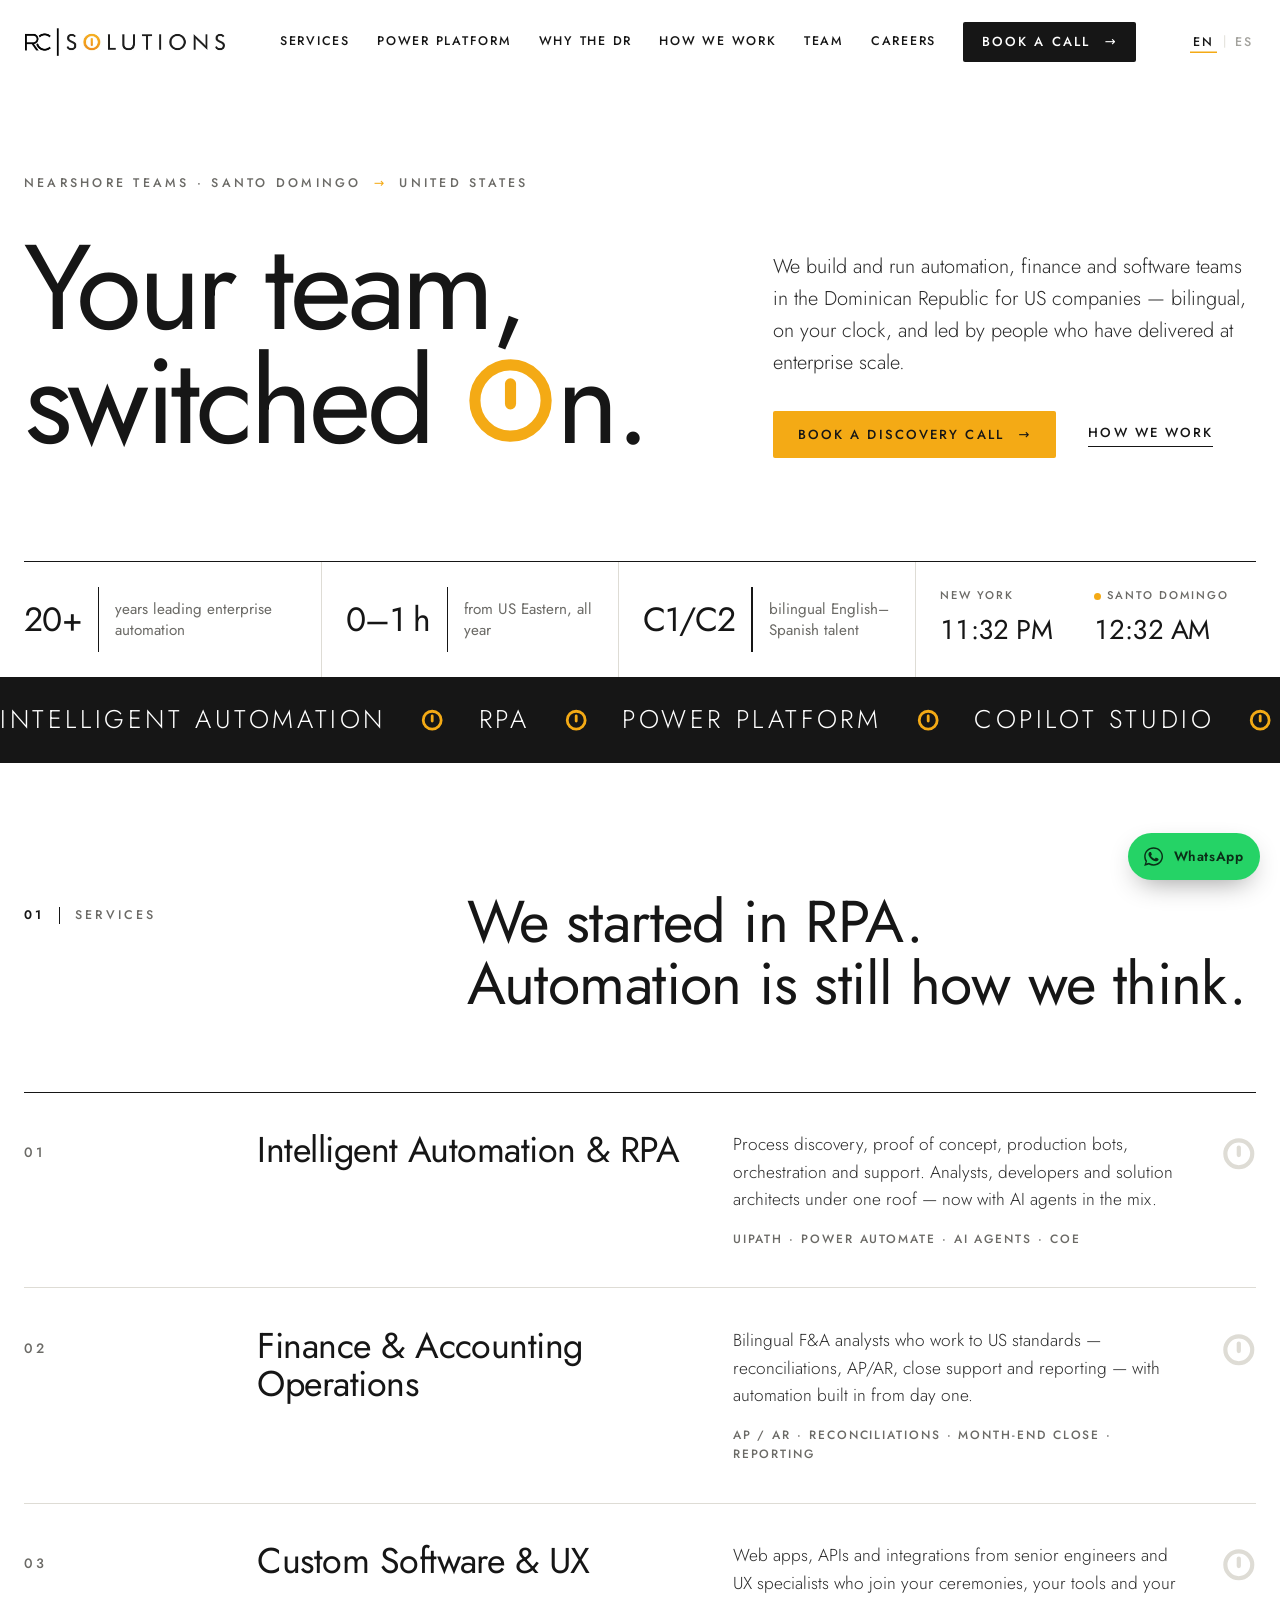
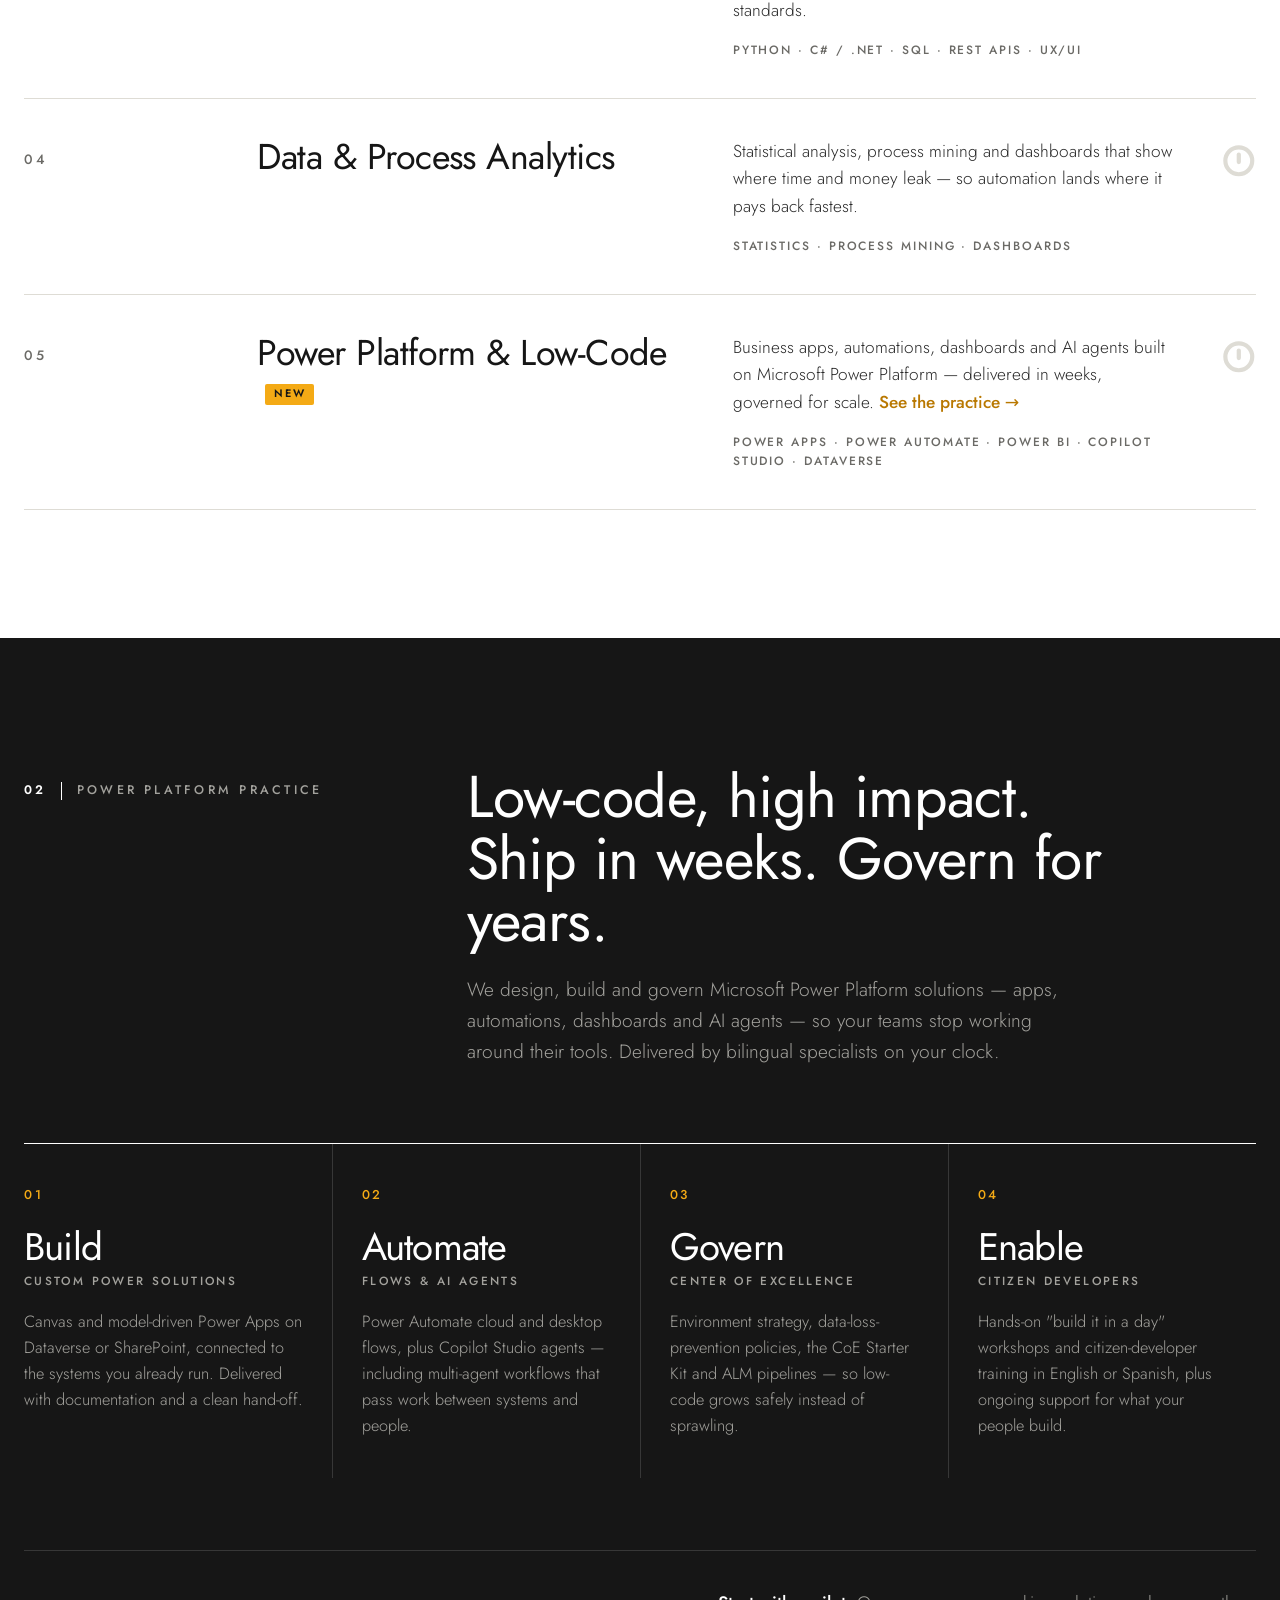
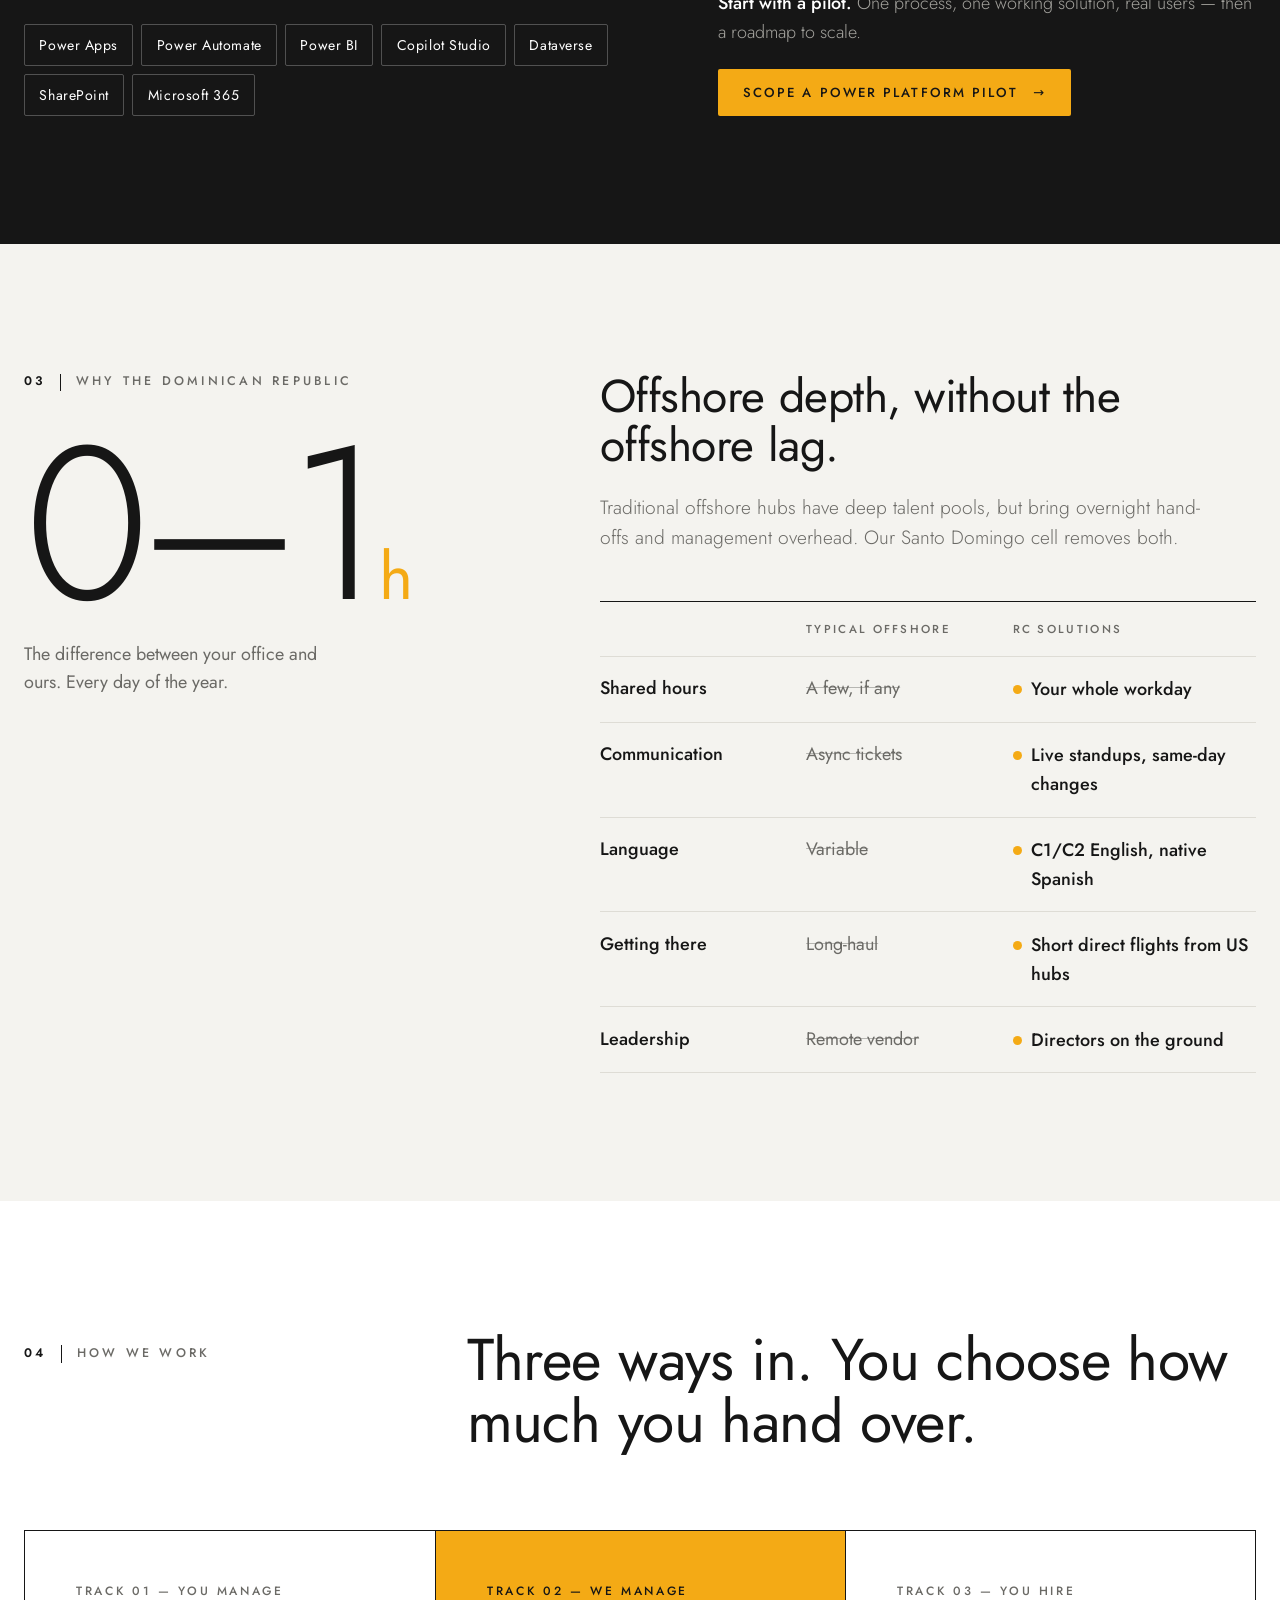
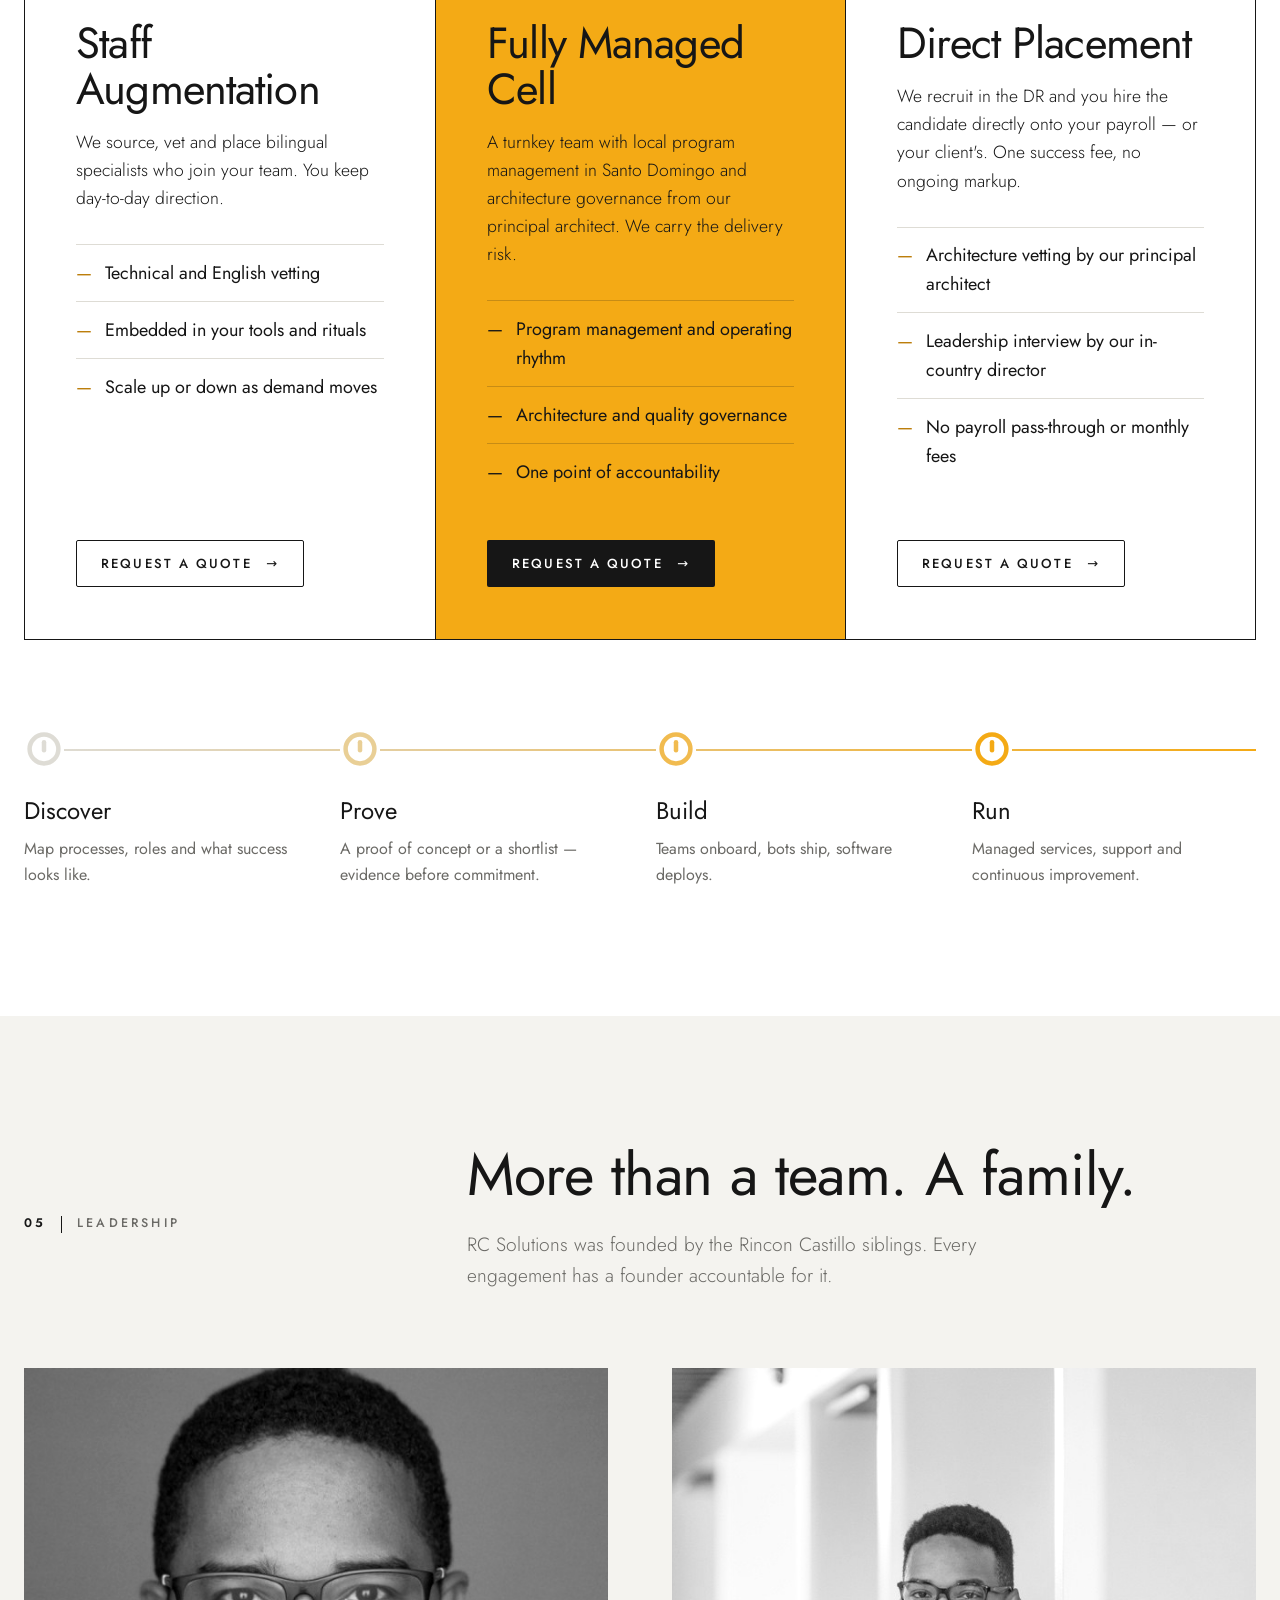
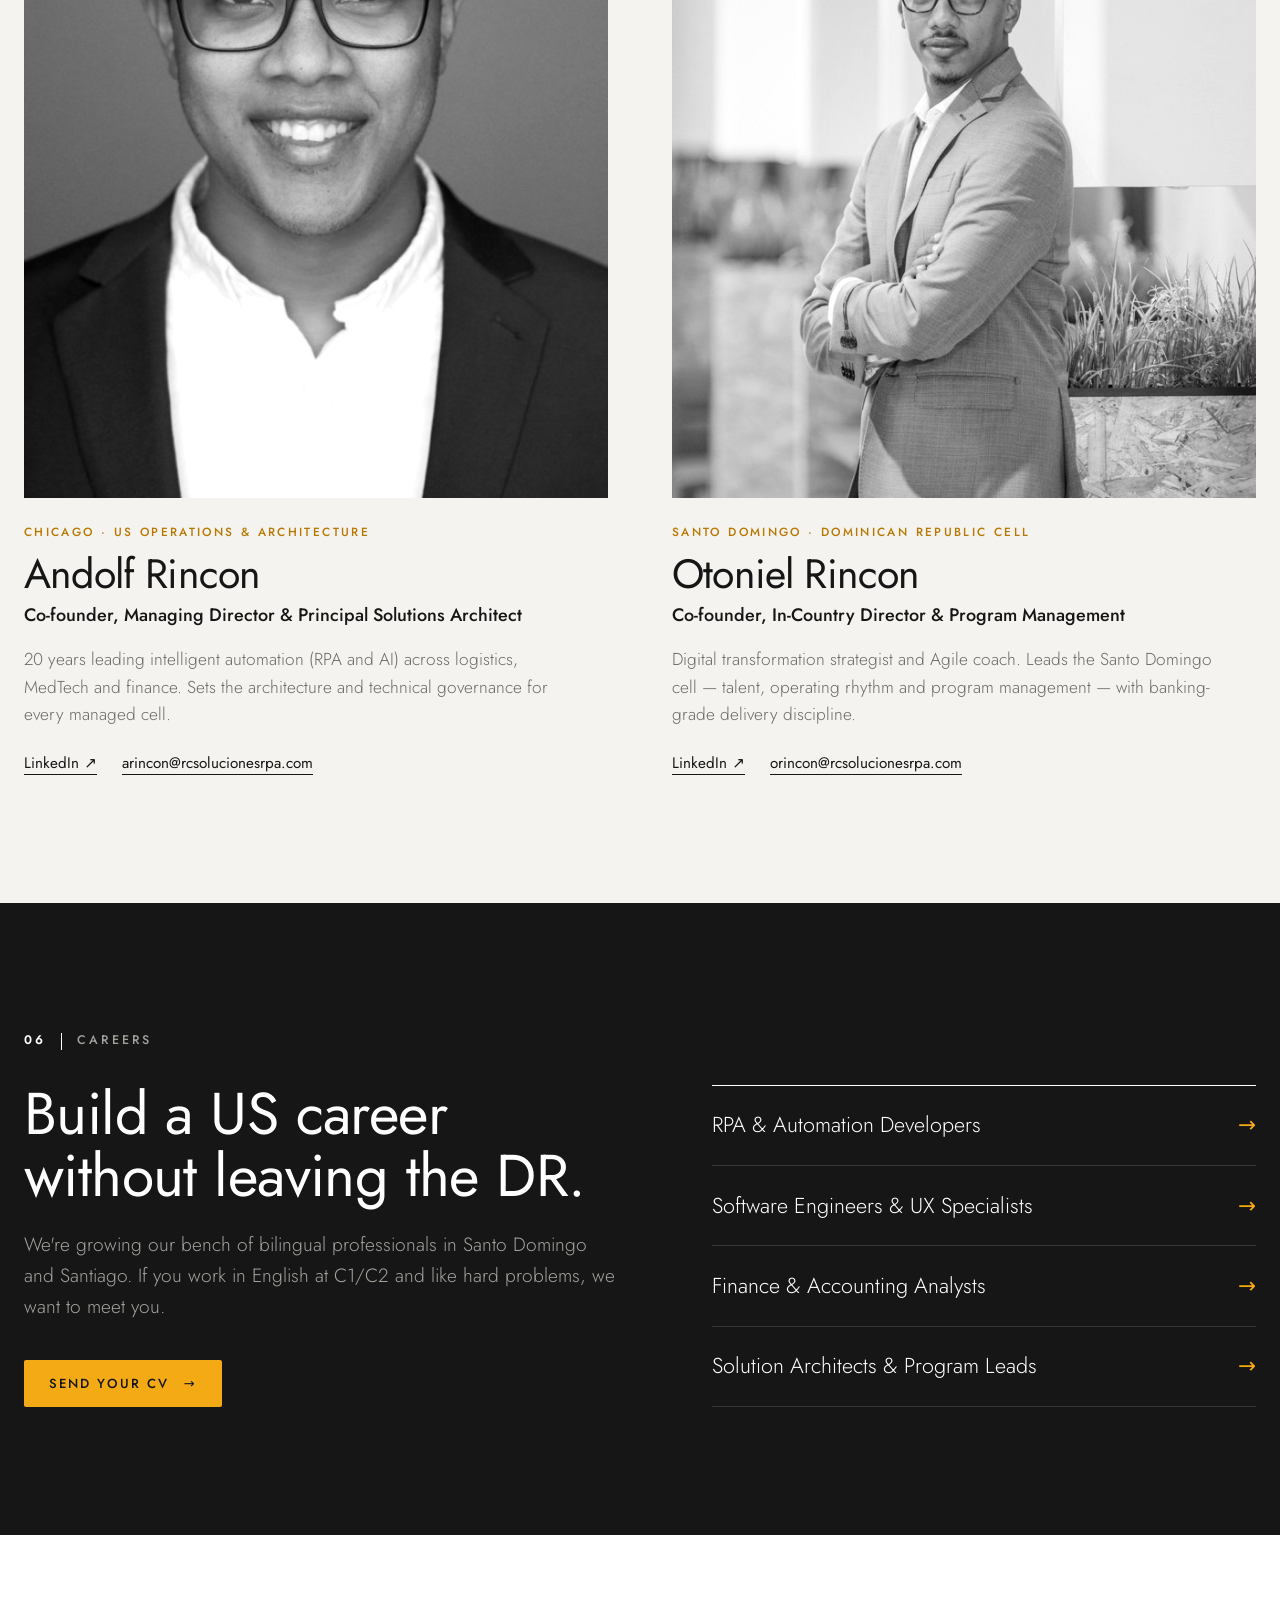
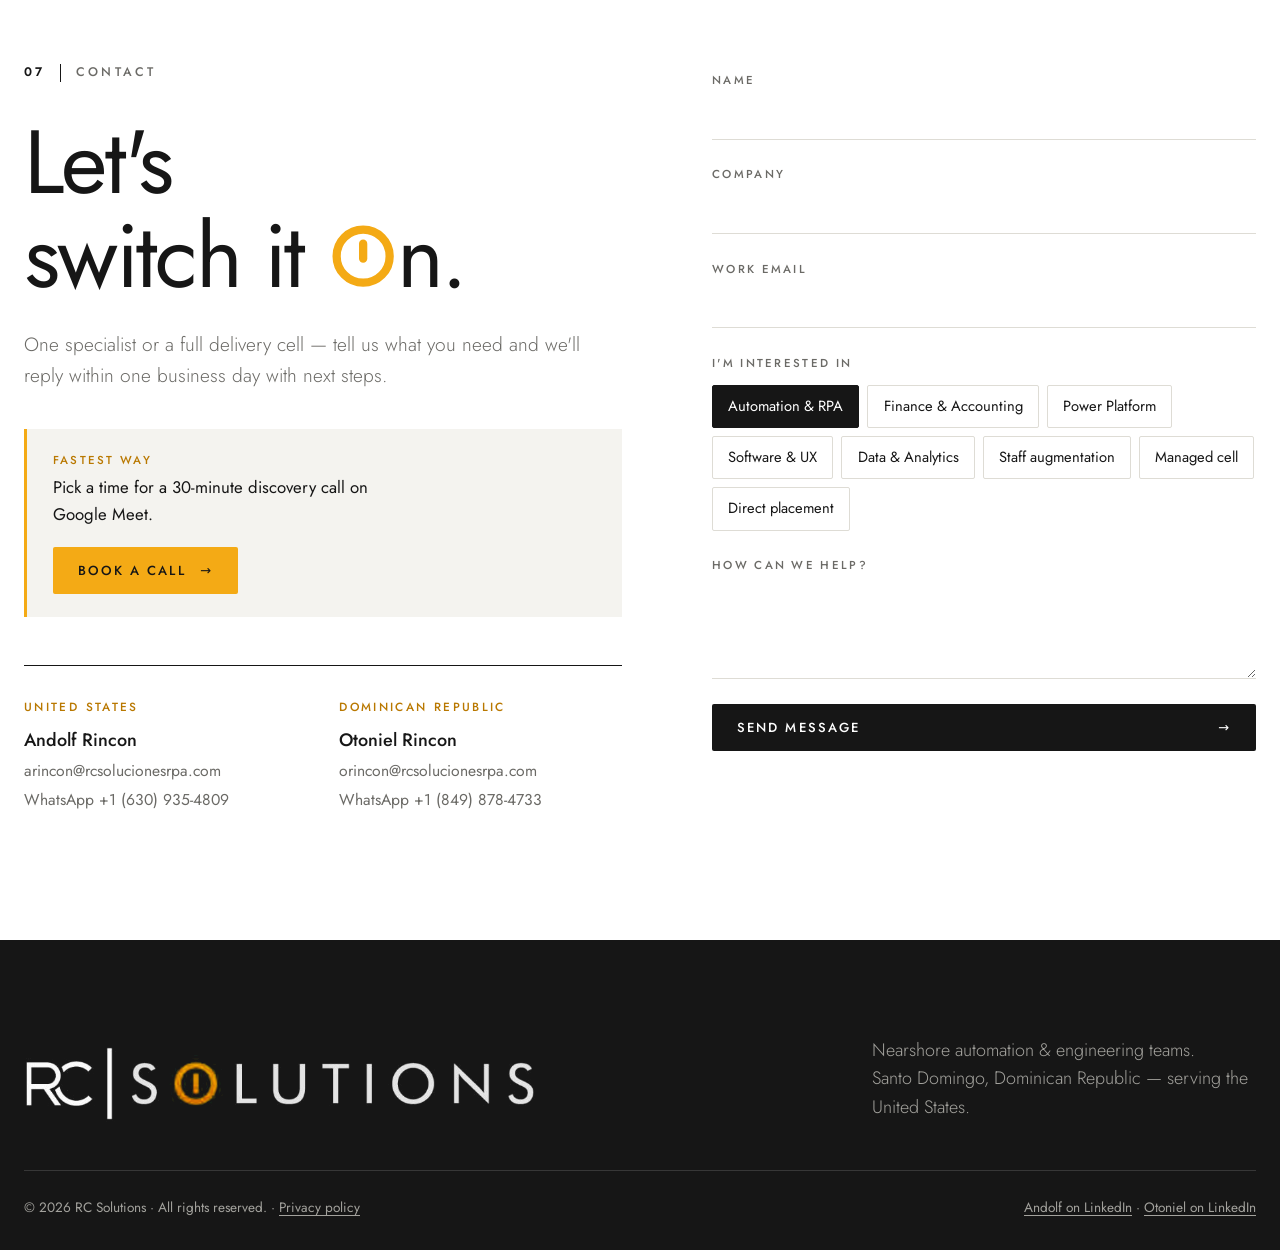
==== index.html @ 9af5242d "Add WhatsApp button, SEO (sitemap, robots, canonical, hreflang, OG image), privacy policy, Vercel We" ====
<!DOCTYPE html>
<html lang="en" class="no-js">
<head>
  <meta charset="utf-8" />
  <meta name="viewport" content="width=device-width, initial-scale=1" />
  <title>RC Solutions — Nearshore automation &amp; engineering teams from the Dominican Republic</title>
  <meta name="description" content="RC Solutions builds nearshore teams in Santo Domingo for US companies: intelligent automation & RPA, Microsoft Power Platform, finance & accounting operations, custom software and data analytics — bilingual and on US Eastern time." />
  <link rel="canonical" href="https://www.rcsolucionesrpa.com/" />
  <link rel="alternate" hreflang="en" href="https://www.rcsolucionesrpa.com/" />
  <link rel="alternate" hreflang="es" href="https://www.rcsolucionesrpa.com/?lang=es" />
  <link rel="alternate" hreflang="x-default" href="https://www.rcsolucionesrpa.com/" />
  <meta property="og:site_name" content="RC Solutions" />
  <meta property="og:title" content="RC Solutions — Your team, switched on." />
  <meta property="og:description" content="Nearshore automation, Power Platform and engineering teams from Santo Domingo, on US Eastern time." />
  <meta property="og:url" content="https://www.rcsolucionesrpa.com/" />
  <meta property="og:image" content="https://www.rcsolucionesrpa.com/assets/og-image.png" />
  <meta property="og:image:width" content="1200" />
  <meta property="og:image:height" content="630" />
  <meta property="og:image:alt" content="RC Solutions — Your team, switched on. Nearshore teams from Santo Domingo." />
  <meta property="og:type" content="website" />
  <meta property="og:locale" content="en_US" />
  <meta property="og:locale:alternate" content="es_DO" />
  <meta name="twitter:card" content="summary_large_image" />
  <meta name="twitter:title" content="RC Solutions — Your team, switched on." />
  <meta name="twitter:description" content="Nearshore automation, Power Platform and engineering teams from Santo Domingo, on US Eastern time." />
  <meta name="twitter:image" content="https://www.rcsolucionesrpa.com/assets/og-image.png" />
  <meta name="theme-color" content="#ffffff" />
  <link rel="icon" href="favicon.svg" type="image/svg+xml" />
  <link rel="preconnect" href="https://fonts.googleapis.com" />
  <link rel="preconnect" href="https://fonts.gstatic.com" crossorigin />
  <link href="https://fonts.googleapis.com/css2?family=Jost:wght@300;400;500;600&display=swap" rel="stylesheet" />
  <link rel="stylesheet" href="styles.css" />
  <script type="application/ld+json">
  {
    "@context": "https://schema.org",
    "@type": "Organization",
    "name": "RC Solutions",
    "alternateName": "RC Soluciones RPA",
    "url": "https://www.rcsolucionesrpa.com/",
    "logo": "https://www.rcsolucionesrpa.com/assets/logo.png",
    "image": "https://www.rcsolucionesrpa.com/assets/og-image.png",
    "description": "Nearshore automation, Power Platform and engineering teams from Santo Domingo, Dominican Republic, serving US companies.",
    "areaServed": ["US", "DO"],
    "address": { "@type": "PostalAddress", "addressLocality": "Santo Domingo", "addressCountry": "DO" },
    "contactPoint": [
      { "@type": "ContactPoint", "contactType": "sales", "email": "arincon@rcsolucionesrpa.com", "telephone": "+1-630-935-4809", "areaServed": "US", "availableLanguage": ["English", "Spanish"] },
      { "@type": "ContactPoint", "contactType": "sales", "email": "orincon@rcsolucionesrpa.com", "telephone": "+1-849-878-4733", "areaServed": "DO", "availableLanguage": ["Spanish", "English"] }
    ],
    "founder": [
      { "@type": "Person", "name": "Andolf Rincon", "sameAs": "https://www.linkedin.com/in/rinconcastilloa/" },
      { "@type": "Person", "name": "Otoniel Rincon", "sameAs": "https://www.linkedin.com/in/otonielrincon/" }
    ]
  }
  </script>
</head>
<body>
  <!-- Power-button "O" from the RC Solutions logo, reused as the site's signature mark -->
  <svg width="0" height="0" style="position:absolute" aria-hidden="true">
    <symbol id="pwr" viewBox="0 0 40 40"><circle cx="20" cy="20" r="16" fill="none" stroke="currentColor" stroke-width="5"/><rect x="17.5" y="10" width="5" height="14" rx="2.5" fill="currentColor"/></symbol>
  </svg>

  <a class="skip" href="#main" data-i18n="skip">Skip to content</a>

  <header class="header" id="top">
    <div class="wrap header__in">
      <a href="#top" class="brand" aria-label="RC Solutions — home">
        <img src="assets/logo.png" alt="RC Solutions" width="771" height="116" />
      </a>
      <nav class="nav" id="nav" aria-label="Main">
        <a href="#services" data-i18n="nav.services">Services</a>
        <a href="#power" data-i18n="nav.power">Power Platform</a>
        <a href="#why" data-i18n="nav.why">Why the DR</a>
        <a href="#models" data-i18n="nav.models">How we work</a>
        <a href="#team" data-i18n="nav.team">Team</a>
        <a href="#careers" data-i18n="nav.careers">Careers</a>
        <a href="https://calendar.app.google/i1mKWbGwJPzinr4w7" target="_blank" rel="noopener" class="btn btn--ink nav__cta" data-book><span data-i18n="nav.cta">Book a call</span> <i aria-hidden="true">→</i></a>
      </nav>
      <div class="tools">
        <div class="lang" role="group" aria-label="Language">
          <button type="button" data-lang="en" aria-pressed="true">EN</button><span aria-hidden="true">|</span><button type="button" data-lang="es" aria-pressed="false">ES</button>
        </div>
        <button class="burger" aria-expanded="false" aria-controls="nav" aria-label="Menu"><span></span><span></span></button>
      </div>
    </div>
  </header>

  <main id="main">
    <!-- HERO -->
    <section class="hero">
      <div class="wrap">
        <p class="kicker rv" data-i18n="hero.kicker">Nearshore teams · Santo Domingo <b>→</b> United States</p>
        <div class="hero__grid">
          <h1 class="hero__title rv" data-i18n="hero.title">Your team,<br /><span class="nw">switched <span class="o"><svg><use href="#pwr"/></svg></span>n.</span></h1>
          <div class="hero__side rv">
            <p class="hero__lead" data-i18n="hero.lead">We build and run automation, finance and software teams in the Dominican Republic for US companies — bilingual, on your clock, and led by people who have delivered at enterprise scale.</p>
            <div class="hero__ctas">
              <a href="https://calendar.app.google/i1mKWbGwJPzinr4w7" target="_blank" rel="noopener" class="btn btn--orange" data-book><span data-i18n="hero.cta1">Book a discovery call</span> <i aria-hidden="true">→</i></a>
              <a href="#models" class="link" data-i18n="hero.cta2">How we work</a>
            </div>
          </div>
        </div>

        <div class="facts rv">
          <div class="fact"><b>20+</b><span class="bar" aria-hidden="true"></span><span data-i18n="fact.1">years leading enterprise automation</span></div>
          <div class="fact"><b>0–1 h</b><span class="bar" aria-hidden="true"></span><span data-i18n="fact.2">from US Eastern, all year</span></div>
          <div class="fact"><b>C1/C2</b><span class="bar" aria-hidden="true"></span><span data-i18n="fact.3">bilingual English–Spanish talent</span></div>
          <div class="fact fact--clock">
            <div><small data-i18n="clock.ny">New York</small><b data-tz="America/New_York">--:--</b></div>
            <div><small data-i18n="clock.sd">Santo Domingo</small><b data-tz="America/Santo_Domingo">--:--</b></div>
          </div>
        </div>
      </div>
    </section>

    <!-- MARQUEE -->
    <div class="marquee" aria-hidden="true">
      <div class="marquee__track">
        <span>Intelligent Automation</span><svg><use href="#pwr"/></svg><span>RPA</span><svg><use href="#pwr"/></svg><span>Power Platform</span><svg><use href="#pwr"/></svg><span>Copilot Studio</span><svg><use href="#pwr"/></svg><span>AI Agents</span><svg><use href="#pwr"/></svg><span>Finance &amp; Accounting</span><svg><use href="#pwr"/></svg><span>Custom Software</span><svg><use href="#pwr"/></svg><span>Data Analytics</span><svg><use href="#pwr"/></svg>
        <span>Intelligent Automation</span><svg><use href="#pwr"/></svg><span>RPA</span><svg><use href="#pwr"/></svg><span>Power Platform</span><svg><use href="#pwr"/></svg><span>Copilot Studio</span><svg><use href="#pwr"/></svg><span>AI Agents</span><svg><use href="#pwr"/></svg><span>Finance &amp; Accounting</span><svg><use href="#pwr"/></svg><span>Custom Software</span><svg><use href="#pwr"/></svg><span>Data Analytics</span><svg><use href="#pwr"/></svg>
      </div>
    </div>

    <!-- SERVICES -->
    <section class="sec" id="services">
      <div class="wrap">
        <div class="sec__head rv">
          <p class="label"><span>01</span><i></i><span data-i18n="svc.label">Services</span></p>
          <h2 data-i18n="svc.title">We started in RPA.<br />Automation is still how we think.</h2>
        </div>

        <ol class="svc">
          <li class="svc__row rv">
            <span class="svc__n">01</span>
            <h3 data-i18n="svc.1t">Intelligent Automation &amp; RPA</h3>
            <div class="svc__body">
              <p data-i18n="svc.1d">Process discovery, proof of concept, production bots, orchestration and support. Analysts, developers and solution architects under one roof — now with AI agents in the mix.</p>
              <p class="svc__tags">UiPath · Power Automate · AI agents · CoE</p>
            </div>
            <svg class="svc__pwr" aria-hidden="true"><use href="#pwr"/></svg>
          </li>
          <li class="svc__row rv">
            <span class="svc__n">02</span>
            <h3 data-i18n="svc.2t">Finance &amp; Accounting Operations</h3>
            <div class="svc__body">
              <p data-i18n="svc.2d">Bilingual F&amp;A analysts who work to US standards — reconciliations, AP/AR, close support and reporting — with automation built in from day one.</p>
              <p class="svc__tags" data-i18n="svc.2g">AP / AR · Reconciliations · Month-end close · Reporting</p>
            </div>
            <svg class="svc__pwr" aria-hidden="true"><use href="#pwr"/></svg>
          </li>
          <li class="svc__row rv">
            <span class="svc__n">03</span>
            <h3 data-i18n="svc.3t">Custom Software &amp; UX</h3>
            <div class="svc__body">
              <p data-i18n="svc.3d">Web apps, APIs and integrations from senior engineers and UX specialists who join your ceremonies, your tools and your standards.</p>
              <p class="svc__tags">Python · C# / .NET · SQL · REST APIs · UX/UI</p>
            </div>
            <svg class="svc__pwr" aria-hidden="true"><use href="#pwr"/></svg>
          </li>
          <li class="svc__row rv">
            <span class="svc__n">04</span>
            <h3 data-i18n="svc.4t">Data &amp; Process Analytics</h3>
            <div class="svc__body">
              <p data-i18n="svc.4d">Statistical analysis, process mining and dashboards that show where time and money leak — so automation lands where it pays back fastest.</p>
              <p class="svc__tags" data-i18n="svc.4g">Statistics · Process mining · Dashboards</p>
            </div>
            <svg class="svc__pwr" aria-hidden="true"><use href="#pwr"/></svg>
          </li>
          <li class="svc__row svc__row--new rv">
            <span class="svc__n">05</span>
            <h3><span data-i18n="svc.5t">Power Platform &amp; Low-Code</span> <small class="tag-new" data-i18n="svc.new">New</small></h3>
            <div class="svc__body">
              <p data-i18n="svc.5d">Business apps, automations, dashboards and AI agents built on Microsoft Power Platform — delivered in weeks, governed for scale. <a href="#power" class="inline-link">See the practice →</a></p>
              <p class="svc__tags">Power Apps · Power Automate · Power BI · Copilot Studio · Dataverse</p>
            </div>
            <svg class="svc__pwr" aria-hidden="true"><use href="#pwr"/></svg>
          </li>
        </ol>
      </div>
    </section>

    <!-- POWER PLATFORM -->
    <section class="sec sec--ink power" id="power">
      <div class="wrap">
        <div class="sec__head rv">
          <p class="label label--light"><span>02</span><i></i><span data-i18n="pp.label">Power Platform practice</span></p>
          <div>
            <h2 data-i18n="pp.title">Low-code, high impact.<br />Ship in weeks. Govern for years.</h2>
            <p class="lead power__lead" data-i18n="pp.lead">We design, build and govern Microsoft Power Platform solutions — apps, automations, dashboards and AI agents — so your teams stop working around their tools. Delivered by bilingual specialists on your clock.</p>
          </div>
        </div>

        <ol class="pillars">
          <li class="pillar rv">
            <span class="pillar__n">01</span>
            <h3 data-i18n="pp.1t">Build</h3>
            <p class="pillar__sub" data-i18n="pp.1s">Custom Power solutions</p>
            <p data-i18n="pp.1d">Canvas and model-driven Power Apps on Dataverse or SharePoint, connected to the systems you already run. Delivered with documentation and a clean hand-off.</p>
          </li>
          <li class="pillar rv">
            <span class="pillar__n">02</span>
            <h3 data-i18n="pp.2t">Automate</h3>
            <p class="pillar__sub" data-i18n="pp.2s">Flows &amp; AI agents</p>
            <p data-i18n="pp.2d">Power Automate cloud and desktop flows, plus Copilot Studio agents — including multi-agent workflows that pass work between systems and people.</p>
          </li>
          <li class="pillar rv">
            <span class="pillar__n">03</span>
            <h3 data-i18n="pp.3t">Govern</h3>
            <p class="pillar__sub" data-i18n="pp.3s">Center of Excellence</p>
            <p data-i18n="pp.3d">Environment strategy, data-loss-prevention policies, the CoE Starter Kit and ALM pipelines — so low-code grows safely instead of sprawling.</p>
          </li>
          <li class="pillar rv">
            <span class="pillar__n">04</span>
            <h3 data-i18n="pp.4t">Enable</h3>
            <p class="pillar__sub" data-i18n="pp.4s">Citizen developers</p>
            <p data-i18n="pp.4d">Hands-on "build it in a day" workshops and citizen-developer training in English or Spanish, plus ongoing support for what your people build.</p>
          </li>
        </ol>

        <div class="power__foot rv">
          <ul class="stack" aria-label="Technologies">
            <li>Power Apps</li><li>Power Automate</li><li>Power BI</li><li>Copilot Studio</li><li>Dataverse</li><li>SharePoint</li><li>Microsoft 365</li>
          </ul>
          <div class="power__cta">
            <p data-i18n="pp.pilot"><b>Start with a pilot.</b> One process, one working solution, real users — then a roadmap to scale.</p>
            <a href="#contact" class="btn btn--orange" data-pp-cta><span data-i18n="pp.cta">Scope a Power Platform pilot</span> <i aria-hidden="true">→</i></a>
          </div>
        </div>
      </div>
    </section>

    <!-- WHY DR -->
    <section class="sec sec--stone" id="why">
      <div class="wrap why">
        <div class="why__left rv">
          <p class="label"><span>03</span><i></i><span data-i18n="why.label">Why the Dominican Republic</span></p>
          <p class="why__big">0–1<small>h</small></p>
          <p class="why__cap" data-i18n="why.cap">The difference between your office and ours. Every day of the year.</p>
        </div>
        <div class="why__right rv">
          <h2 data-i18n="why.title">Offshore depth, without the offshore lag.</h2>
          <p class="lead" data-i18n="why.lead">Traditional offshore hubs have deep talent pools, but bring overnight hand-offs and management overhead. Our Santo Domingo cell removes both.</p>
          <dl class="vs">
            <div class="vs__row vs__head"><dt></dt><dd data-i18n="why.colA">Typical offshore</dd><dd data-i18n="why.colB">RC Solutions</dd></div>
            <div class="vs__row"><dt data-i18n="why.r1">Shared hours</dt><dd data-i18n="why.r1a">A few, if any</dd><dd data-i18n="why.r1b">Your whole workday</dd></div>
            <div class="vs__row"><dt data-i18n="why.r2">Communication</dt><dd data-i18n="why.r2a">Async tickets</dd><dd data-i18n="why.r2b">Live standups, same-day changes</dd></div>
            <div class="vs__row"><dt data-i18n="why.r3">Language</dt><dd data-i18n="why.r3a">Variable</dd><dd data-i18n="why.r3b">C1/C2 English, native Spanish</dd></div>
            <div class="vs__row"><dt data-i18n="why.r4">Getting there</dt><dd data-i18n="why.r4a">Long-haul</dd><dd data-i18n="why.r4b">Short direct flights from US hubs</dd></div>
            <div class="vs__row"><dt data-i18n="why.r5">Leadership</dt><dd data-i18n="why.r5a">Remote vendor</dd><dd data-i18n="why.r5b">Directors on the ground</dd></div>
          </dl>
        </div>
      </div>
    </section>

    <!-- MODELS + PROCESS -->
    <section class="sec" id="models">
      <div class="wrap">
        <div class="sec__head rv">
          <p class="label"><span>04</span><i></i><span data-i18n="mod.label">How we work</span></p>
          <h2 data-i18n="mod.title">Three ways in. You choose how much you hand over.</h2>
        </div>

        <div class="models">
          <article class="model rv">
            <p class="model__k" data-i18n="mod.1k">Track 01 — You manage</p>
            <h3 data-i18n="mod.1t">Staff Augmentation</h3>
            <p data-i18n="mod.1d">We source, vet and place bilingual specialists who join your team. You keep day-to-day direction.</p>
            <ul>
              <li data-i18n="mod.1b1">Technical and English vetting</li>
              <li data-i18n="mod.1b2">Embedded in your tools and rituals</li>
              <li data-i18n="mod.1b3">Scale up or down as demand moves</li>
            </ul>
            <a href="#contact" class="btn btn--line"><span data-i18n="mod.cta">Request a quote</span> <i aria-hidden="true">→</i></a>
          </article>
          <article class="model model--on rv">
            <p class="model__k" data-i18n="mod.2k">Track 02 — We manage</p>
            <h3 data-i18n="mod.2t">Fully Managed Cell</h3>
            <p data-i18n="mod.2d">A turnkey team with local program management in Santo Domingo and architecture governance from our principal architect. We carry the delivery risk.</p>
            <ul>
              <li data-i18n="mod.2b1">Program management and operating rhythm</li>
              <li data-i18n="mod.2b2">Architecture and quality governance</li>
              <li data-i18n="mod.2b3">One point of accountability</li>
            </ul>
            <a href="#contact" class="btn btn--ink"><span data-i18n="mod.cta">Request a quote</span> <i aria-hidden="true">→</i></a>
          </article>
          <article class="model rv">
            <p class="model__k" data-i18n="mod.3k">Track 03 — You hire</p>
            <h3 data-i18n="mod.3t">Direct Placement</h3>
            <p data-i18n="mod.3d">We recruit in the DR and you hire the candidate directly onto your payroll — or your client's. One success fee, no ongoing markup.</p>
            <ul>
              <li data-i18n="mod.3b1">Architecture vetting by our principal architect</li>
              <li data-i18n="mod.3b2">Leadership interview by our in-country director</li>
              <li data-i18n="mod.3b3">No payroll pass-through or monthly fees</li>
            </ul>
            <a href="#contact" class="btn btn--line"><span data-i18n="mod.cta">Request a quote</span> <i aria-hidden="true">→</i></a>
          </article>
        </div>

        <ol class="steps" aria-label="Process">
          <li class="rv"><svg class="s0" aria-hidden="true"><use href="#pwr"/></svg><b data-i18n="step.1t">Discover</b><p data-i18n="step.1d">Map processes, roles and what success looks like.</p></li>
          <li class="rv"><svg class="s1" aria-hidden="true"><use href="#pwr"/></svg><b data-i18n="step.2t">Prove</b><p data-i18n="step.2d">A proof of concept or a shortlist — evidence before commitment.</p></li>
          <li class="rv"><svg class="s2" aria-hidden="true"><use href="#pwr"/></svg><b data-i18n="step.3t">Build</b><p data-i18n="step.3d">Teams onboard, bots ship, software deploys.</p></li>
          <li class="rv"><svg class="s3" aria-hidden="true"><use href="#pwr"/></svg><b data-i18n="step.4t">Run</b><p data-i18n="step.4d">Managed services, support and continuous improvement.</p></li>
        </ol>
      </div>
    </section>

    <!-- TEAM -->
    <section class="sec sec--stone" id="team">
      <div class="wrap">
        <div class="team__head rv">
          <p class="label"><span>05</span><i></i><span data-i18n="team.label">Leadership</span></p>
          <h2 data-i18n="team.title">More than a team. A family.</h2>
          <p class="lead" data-i18n="team.lead">RC Solutions was founded by the Rincon Castillo siblings. Every engagement has a founder accountable for it.</p>
        </div>
        <div class="team">
          <article class="person rv">
            <figure class="person__photo"><img src="assets/andolf.jpg" alt="Andolf Rincon" width="800" height="800" loading="lazy" style="object-position:50% 30%" /></figure>
            <p class="person__where" data-i18n="team.1l">Chicago · US Operations &amp; Architecture</p>
            <h3>Andolf Rincon</h3>
            <p class="person__role" data-i18n="team.1r">Co-founder, Managing Director &amp; Principal Solutions Architect</p>
            <p data-i18n="team.1d">20 years leading intelligent automation (RPA and AI) across logistics, MedTech and finance. Sets the architecture and technical governance for every managed cell.</p>
            <ul class="person__links">
              <li><a href="https://www.linkedin.com/in/rinconcastilloa/" target="_blank" rel="noopener">LinkedIn ↗</a></li>
              <li><a href="mailto:arincon@rcsolucionesrpa.com">arincon@rcsolucionesrpa.com</a></li>
            </ul>
          </article>
          <article class="person rv">
            <figure class="person__photo"><img src="assets/otoniel.jpg" alt="Otoniel Rincon" width="800" height="800" loading="lazy" style="object-position:48% 40%" /></figure>
            <p class="person__where" data-i18n="team.2l">Santo Domingo · Dominican Republic Cell</p>
            <h3>Otoniel Rincon</h3>
            <p class="person__role" data-i18n="team.2r">Co-founder, In-Country Director &amp; Program Management</p>
            <p data-i18n="team.2d">Digital transformation strategist and Agile coach. Leads the Santo Domingo cell — talent, operating rhythm and program management — with banking-grade delivery discipline.</p>
            <ul class="person__links">
              <li><a href="https://www.linkedin.com/in/otonielrincon/" target="_blank" rel="noopener">LinkedIn ↗</a></li>
              <li><a href="mailto:orincon@rcsolucionesrpa.com">orincon@rcsolucionesrpa.com</a></li>
            </ul>
          </article>
        </div>
      </div>
    </section>

    <!-- CAREERS -->
    <section class="sec sec--ink" id="careers">
      <div class="wrap careers">
        <div class="rv">
          <p class="label label--light"><span>06</span><i></i><span data-i18n="car.label">Careers</span></p>
          <h2 data-i18n="car.title">Build a US career without leaving the DR.</h2>
          <p class="lead" data-i18n="car.lead">We're growing our bench of bilingual professionals in Santo Domingo and Santiago. If you work in English at C1/C2 and like hard problems, we want to meet you.</p>
          <a class="btn btn--orange" href="mailto:orincon@rcsolucionesrpa.com?subject=Careers%20%E2%80%94%20RC%20Solutions"><span data-i18n="car.cta">Send your CV</span> <i aria-hidden="true">→</i></a>
        </div>
        <ul class="roles rv">
          <li data-i18n="car.r1">RPA &amp; Automation Developers</li>
          <li data-i18n="car.r2">Software Engineers &amp; UX Specialists</li>
          <li data-i18n="car.r3">Finance &amp; Accounting Analysts</li>
          <li data-i18n="car.r4">Solution Architects &amp; Program Leads</li>
        </ul>
      </div>
    </section>

    <!-- CONTACT -->
    <section class="sec" id="contact">
      <div class="wrap contact">
        <div class="rv">
          <p class="label"><span>07</span><i></i><span data-i18n="con.label">Contact</span></p>
          <h2 class="contact__title" data-i18n="con.title">Let's <span class="nw">switch it <span class="o"><svg><use href="#pwr"/></svg></span>n.</span></h2>
          <p class="lead" data-i18n="con.lead">One specialist or a full delivery cell — tell us what you need and we'll reply within one business day with next steps.</p>
          <div class="book">
            <div>
              <p class="book__k" data-i18n="book.k">Fastest way</p>
              <p class="book__t" data-i18n="book.t">Pick a time for a 30-minute discovery call on Google Meet.</p>
            </div>
            <a href="https://calendar.app.google/i1mKWbGwJPzinr4w7" target="_blank" rel="noopener" class="btn btn--orange" data-book><span data-i18n="book.cta">Book a call</span> <i aria-hidden="true">→</i></a>
          </div>
          <div class="direct">
            <div>
              <p class="direct__k" data-i18n="con.us">United States</p>
              <p>Andolf Rincon</p>
              <a href="mailto:arincon@rcsolucionesrpa.com">arincon@rcsolucionesrpa.com</a>
              <a href="https://wa.me/16309354809" target="_blank" rel="noopener">WhatsApp +1 (630) 935-4809</a>
            </div>
            <div>
              <p class="direct__k" data-i18n="con.dr">Dominican Republic</p>
              <p>Otoniel Rincon</p>
              <a href="mailto:orincon@rcsolucionesrpa.com">orincon@rcsolucionesrpa.com</a>
              <a href="https://wa.me/18498784733" target="_blank" rel="noopener">WhatsApp +1 (849) 878-4733</a>
            </div>
          </div>
        </div>

        <form class="form rv" id="contact-form" novalidate>
          <label><span data-i18n="f.name">Name</span><input name="name" required autocomplete="name" /></label>
          <label><span data-i18n="f.company">Company</span><input name="company" autocomplete="organization" /></label>
          <label><span data-i18n="f.email">Work email</span><input name="email" type="email" required autocomplete="email" /></label>
          <fieldset class="chips">
            <legend data-i18n="f.interest">I'm interested in</legend>
            <label><input type="radio" name="interest" value="Automation & RPA" checked /><span data-i18n="f.o1">Automation &amp; RPA</span></label>
            <label><input type="radio" name="interest" value="Finance & Accounting" /><span data-i18n="f.o2">Finance &amp; Accounting</span></label>
            <label><input type="radio" name="interest" value="Power Platform & Low-Code" /><span data-i18n="f.o7">Power Platform</span></label>
            <label><input type="radio" name="interest" value="Software & UX" /><span data-i18n="f.o3">Software &amp; UX</span></label>
            <label><input type="radio" name="interest" value="Data & Analytics" /><span data-i18n="f.o4">Data &amp; Analytics</span></label>
            <label><input type="radio" name="interest" value="Staff augmentation" /><span data-i18n="f.o5">Staff augmentation</span></label>
            <label><input type="radio" name="interest" value="Managed cell" /><span data-i18n="f.o6">Managed cell</span></label>
            <label><input type="radio" name="interest" value="Direct placement" /><span data-i18n="f.o8">Direct placement</span></label>
          </fieldset>
          <label><span data-i18n="f.msg">How can we help?</span><textarea name="message" rows="3" required></textarea></label>
          <div class="hp" aria-hidden="true"><label>Website<input name="website" tabindex="-1" autocomplete="off" /></label></div>
          <button class="btn btn--ink btn--wide" type="submit"><span data-i18n="f.send">Send message</span> <i aria-hidden="true">→</i></button>
          <p class="form__note" id="form-note" role="status" aria-live="polite"></p>
        </form>
      </div>
    </section>
  </main>

  <footer class="footer">
    <div class="wrap">
      <div class="footer__top">
        <img src="assets/logo-white.png" alt="RC Solutions" width="771" height="116" class="footer__logo" />
        <p data-i18n="foot.tag">Nearshore automation &amp; engineering teams.<br />Santo Domingo, Dominican Republic — serving the United States.</p>
      </div>
      <div class="footer__bottom">
        <p>© <span id="year"></span> RC Solutions · <span data-i18n="foot.rights">All rights reserved.</span> · <a href="privacy.html" data-privacy data-i18n="foot.privacy">Privacy policy</a></p>
        <p><a href="https://www.linkedin.com/in/rinconcastilloa/" target="_blank" rel="noopener">Andolf on LinkedIn</a> · <a href="https://www.linkedin.com/in/otonielrincon/" target="_blank" rel="noopener">Otoniel on LinkedIn</a></p>
      </div>
    </div>
  </footer>

  <!-- WhatsApp quick contact (Dominican Republic line) -->
  <a class="wa" href="https://wa.me/18498784733?text=Hi%20RC%20Solutions%2C%20I%27d%20like%20to%20talk%20about%20a%20project." target="_blank" rel="noopener" data-wa aria-label="Chat on WhatsApp">
    <svg viewBox="0 0 32 32" aria-hidden="true"><path fill="currentColor" d="M16 3C8.8 3 3 8.7 3 15.8c0 2.5.7 4.9 2 7L3 29l6.4-2c2 1.1 4.3 1.7 6.6 1.7 7.2 0 13-5.7 13-12.8S23.2 3 16 3zm0 23.4c-2.1 0-4.1-.6-5.9-1.6l-.4-.3-3.8 1.2 1.2-3.7-.3-.4c-1.2-1.8-1.8-3.8-1.8-5.9C5 10 9.9 5.3 16 5.3S27 10 27 15.9s-4.9 10.5-11 10.5zm6-7.8c-.3-.2-2-1-2.3-1.1-.3-.1-.5-.2-.8.2-.2.3-.9 1.1-1.1 1.3-.2.2-.4.3-.7.1-.3-.2-1.4-.5-2.7-1.7-1-.9-1.7-2-1.9-2.3-.2-.3 0-.5.2-.7l.5-.6c.2-.2.2-.4.3-.6.1-.2 0-.4 0-.6l-1-2.5c-.3-.7-.6-.6-.8-.6h-.7c-.2 0-.6.1-.9.4-.3.3-1.2 1.2-1.2 2.9s1.2 3.4 1.4 3.6c.2.2 2.4 3.7 5.9 5.2 2.9 1.1 3.5.9 4.1.8.6-.1 2-.8 2.3-1.6.3-.8.3-1.5.2-1.6-.1-.1-.3-.2-.6-.3z"/></svg>
    <span data-i18n="wa.label">WhatsApp</span>
  </a>

  <script src="main.js"></script>
  <!-- Vercel Web Analytics: cookieless, aggregated visit stats -->
  <script defer src="/_vercel/insights/script.js"></script>
</body>
</html>
---- styles.css ----
/* ==========================================================
   RC Solutions — brand system
   Built from the logo: geometric sans (Jost ≈ Futura), ink black,
   the orange power-button "O" (#F4AA15) and the "RC | SOLUTIONS" divider.
   ========================================================== */
:root {
  --ink: #161616;
  --ink-2: #2a2a2a;
  --white: #ffffff;
  --stone: #f4f3ef;
  --line: #dedcd5;
  --line-ink: rgba(255, 255, 255, 0.14);
  --grey: #6b6a66;
  --grey-light: #a3a29d;
  --orange: #f4aa15;
  --orange-ink: #b97800; /* orange that passes contrast on white for small text */

  --font: "Jost", "Futura", "Century Gothic", system-ui, sans-serif;
  --wrap: 80rem;          /* 1280px at 16px root; grows with the root size on large screens */
  --hh: 5.25rem;          /* header height */
  --ease: cubic-bezier(0.22, 0.8, 0.24, 1);
}

*, *::before, *::after { box-sizing: border-box; }
/* Fluid scale: 16px up to ~1440px wide, then grows (≈20px at 1920, ≈25px at 2560, capped at 30px on 4K)
   so the page reads the same on big monitors without browser zoom. Browser zoom still works on top. */
html { font-size: clamp(16px, calc(4px + 0.833vw), 30px); scroll-behavior: smooth; scroll-padding-top: calc(var(--hh) + .5rem); -webkit-text-size-adjust: 100%; }
body { margin: 0; font: 400 1.125rem/1.6 var(--font); color: var(--ink); background: var(--white); -webkit-font-smoothing: antialiased; }
.nw { white-space: nowrap; }
img, svg { display: block; max-width: 100%; }
a { color: inherit; }
h1, h2, h3 { margin: 0; font-weight: 400; line-height: 1.05; letter-spacing: -0.01em; }
h2 { font-size: clamp(2.2rem, 4.6vw, 4rem); font-weight: 400; }
p { margin: 0; }
ul, ol { margin: 0; padding: 0; list-style: none; }

.wrap { width: min(100% - 3rem, var(--wrap)); margin-inline: auto; }
.skip { position: absolute; left: -999px; top: 8px; z-index: 99; background: var(--orange); padding: 8px 14px; }
.skip:focus { left: 8px; }
:focus-visible { outline: 2px solid var(--orange); outline-offset: 3px; }

/* power icon sizing helper */
svg use { pointer-events: none; }

/* ---------- Buttons & links ---------- */
.btn {
  display: inline-flex; align-items: center; gap: .9rem;
  padding: 1rem 1.5rem; border: 1.5px solid transparent; border-radius: 2px;
  font: 500 .82rem/1 var(--font); letter-spacing: .16em; text-transform: uppercase; text-decoration: none;
  cursor: pointer; transition: background .25s, color .25s, border-color .25s;
}
.btn i { font-style: normal; transition: transform .3s var(--ease); }
.btn:hover i { transform: translateX(4px); }
.btn--ink { background: var(--ink); color: var(--white); }
.btn--ink:hover { background: var(--orange); color: var(--ink); }
.btn--orange { background: var(--orange); color: var(--ink); }
.btn--orange:hover { background: var(--ink); color: var(--white); }
.sec--ink .btn--orange:hover { background: var(--white); color: var(--ink); }
.btn--line { border-color: var(--ink); color: var(--ink); }
.btn--line:hover { background: var(--ink); color: var(--white); }
.btn--wide { width: 100%; justify-content: space-between; }
.link { font-size: .82rem; font-weight: 500; letter-spacing: .16em; text-transform: uppercase; text-decoration: none; border-bottom: 1.5px solid var(--ink); padding-bottom: 3px; }
.link:hover { color: var(--orange-ink); border-color: var(--orange); }

/* ---------- Labels (echo the logo's tracked caps + divider) ---------- */
.kicker, .label { display: flex; align-items: center; gap: .9rem; font-size: .78rem; font-weight: 500; letter-spacing: .26em; text-transform: uppercase; color: var(--grey); }
.kicker { display: block; line-height: 1.8; }
.kicker b { color: var(--orange); font-weight: 500; margin: 0 .3rem; }
.label i { width: 1.5px; height: 1.1rem; background: var(--ink); }
.label span:first-child { color: var(--ink); font-weight: 600; }
.label--light { color: var(--grey-light); }
.label--light i { background: var(--white); }
.label--light span:first-child { color: var(--white); }
.lead { font-size: 1.2rem; font-weight: 300; color: var(--grey); max-width: 38rem; }

/* ---------- Header ---------- */
.header { position: fixed; inset: 0 0 auto; z-index: 50; background: rgba(255,255,255,.92); backdrop-filter: blur(10px); border-bottom: 1px solid transparent; transition: border-color .3s; }
.header.is-scrolled { border-color: var(--line); }
.header__in { height: var(--hh); display: flex; align-items: center; justify-content: space-between; gap: 2rem; }
.brand { flex-shrink: 0; }
.brand img { height: 1.9rem; width: auto; }
.nav { display: flex; align-items: center; gap: 1.7rem; }
.nav a { white-space: nowrap; }
.nav a:not(.btn) { text-decoration: none; font-size: .78rem; font-weight: 500; letter-spacing: .14em; text-transform: uppercase; position: relative; }
.nav a:not(.btn)::after { content: ""; position: absolute; left: 0; right: 0; bottom: -6px; height: 1.5px; background: var(--orange); transform: scaleX(0); transform-origin: left; transition: transform .35s var(--ease); }
.nav a:not(.btn):hover::after { transform: scaleX(1); }
.nav__cta { padding: .8rem 1.1rem; }
.tools { display: flex; align-items: center; gap: 1rem; }
.lang { display: flex; align-items: center; gap: .35rem; font-size: .78rem; color: var(--line); }
.lang button { background: none; border: 0; padding: .3rem .2rem; font: 500 .78rem/1 var(--font); letter-spacing: .16em; color: var(--grey-light); cursor: pointer; }
.lang button[aria-pressed="true"] { color: var(--ink); box-shadow: inset 0 -1.5px 0 var(--orange); }
.burger { display: none; width: 44px; height: 44px; border: 0; background: none; position: relative; cursor: pointer; }
.burger span { position: absolute; left: 10px; right: 10px; height: 1.5px; background: var(--ink); transition: transform .3s var(--ease), top .3s; }
.burger span:first-child { top: 18px; }
.burger span:last-child { top: 26px; }
.burger[aria-expanded="true"] span:first-child { top: 22px; transform: rotate(45deg); }
.burger[aria-expanded="true"] span:last-child { top: 22px; transform: rotate(-45deg); }

/* ---------- Hero ---------- */
.hero { padding: calc(var(--hh) + 5.5rem) 0 0; }
.hero__grid { display: grid; grid-template-columns: 1.45fr 1fr; gap: 3rem; align-items: end; margin-top: 2.2rem; }
/* widest line ("switched ⏻n.") is ~5.2em, so cap the size to always fit its column */
.hero__title { font-size: clamp(3.2rem, 9.4vw, 8.4rem); font-weight: 400; line-height: .95; letter-spacing: -0.035em; }
.o { display: inline-block; width: .74em; height: .74em; vertical-align: -.02em; margin: 0 .01em 0 .02em; color: var(--orange); }
.o svg { width: 100%; height: 100%; }
.hero__lead { font-size: 1.25rem; font-weight: 300; color: var(--ink-2); }
.hero__ctas { display: flex; align-items: center; flex-wrap: wrap; gap: 1.6rem 2rem; margin-top: 2rem; }

.facts { display: grid; grid-template-columns: repeat(3, 1fr) 1.15fr; margin-top: clamp(4rem, 8vw, 7rem); border-top: 1.5px solid var(--ink); }
.fact { display: flex; align-items: center; gap: 1rem; padding: 1.6rem 1.5rem 1.6rem 0; }
.fact + .fact { padding-left: 1.5rem; border-left: 1px solid var(--line); }
.fact b { font-size: 2.1rem; font-weight: 400; letter-spacing: -0.02em; white-space: nowrap; }
.fact .bar { width: 1.5px; align-self: stretch; background: var(--ink); flex: none; }
.fact span:last-child { font-size: .95rem; line-height: 1.35; color: var(--grey); }
.fact--clock { display: grid; grid-template-columns: 1fr 1fr; gap: 1rem; }
.fact--clock small { display: flex; align-items: center; gap: .4rem; font-size: .7rem; font-weight: 500; letter-spacing: .18em; text-transform: uppercase; color: var(--grey); }
.fact--clock div:last-child small::before { content: ""; width: 7px; height: 7px; border-radius: 50%; background: var(--orange); animation: blink 2s infinite; }
.fact--clock b { display: block; font-size: 1.7rem; font-variant-numeric: tabular-nums; margin-top: .2rem; }
@keyframes blink { 50% { opacity: .25; } }

/* ---------- Marquee ---------- */
.marquee { background: var(--ink); color: var(--white); overflow: hidden; padding: 1.4rem 0; margin-top: 0; }
.marquee__track { display: flex; align-items: center; gap: 2.2rem; width: max-content; animation: marquee 40s linear infinite; }
.marquee span { font-size: 1.6rem; font-weight: 300; letter-spacing: .14em; text-transform: uppercase; white-space: nowrap; }
.marquee svg { width: 1.4rem; height: 1.4rem; color: var(--orange); flex: none; }
@keyframes marquee { to { transform: translateX(-50%); } }

/* ---------- Sections ---------- */
.sec { padding: clamp(5.5rem, 10vw, 10rem) 0; }
.sec--stone { background: var(--stone); }
.sec--ink { background: var(--ink); color: var(--white); }
.sec--ink .lead { color: var(--grey-light); }
.sec__head { display: grid; grid-template-columns: 1fr 2fr; gap: 3rem; align-items: start; margin-bottom: clamp(3rem, 6vw, 5rem); }
.sec__head .label { margin-top: .9rem; }

/* ---------- Services (editorial rows) ---------- */
.svc { border-top: 1.5px solid var(--ink); }
.svc__row {
  display: grid; grid-template-columns: 1fr 2.2fr 2.2fr 3rem; gap: 2rem; align-items: start;
  padding: 2.4rem 0; border-bottom: 1px solid var(--line); position: relative;
  transition: background .35s var(--ease), padding .35s var(--ease);
}
.svc__n { font-size: .85rem; font-weight: 500; letter-spacing: .2em; color: var(--grey); padding-top: .7rem; }
.svc h3 { font-size: clamp(1.7rem, 2.8vw, 2.5rem); font-weight: 400; letter-spacing: -0.015em; }
.svc__body p:first-child { color: var(--ink-2); font-weight: 300; font-size: 1.08rem; }
.svc__tags { margin-top: 1rem; font-size: .75rem; font-weight: 500; letter-spacing: .16em; text-transform: uppercase; color: var(--grey); }
.svc__pwr { width: 2.1rem; height: 2.1rem; color: var(--line); justify-self: end; margin-top: .4rem; transition: color .35s, transform .5s var(--ease); }
.svc__row:hover { background: var(--stone); padding-left: 1.5rem; padding-right: 1.5rem; }
.svc__row:hover .svc__pwr { color: var(--orange); transform: rotate(180deg); }

.tag-new { display: inline-block; vertical-align: middle; margin-left: .5rem; padding: .3rem .55rem; background: var(--orange); color: var(--ink); font-size: .68rem; font-weight: 600; letter-spacing: .16em; text-transform: uppercase; border-radius: 2px; }
.inline-link { color: var(--orange-ink); font-weight: 500; text-decoration: none; white-space: nowrap; }
.inline-link:hover { text-decoration: underline; }

/* ---------- Power Platform practice ---------- */
.power__lead { margin-top: 1.4rem; }
.pillars { display: grid; grid-template-columns: repeat(4, 1fr); border-top: 1.5px solid var(--white); }
.pillar { padding: 2.2rem 1.8rem 2.4rem 0; position: relative; }
.pillar + .pillar { padding-left: 1.8rem; border-left: 1px solid var(--line-ink); }
.pillar__n { font-size: .8rem; font-weight: 500; letter-spacing: .2em; color: var(--orange); }
.pillar h3 { font-size: clamp(2rem, 3vw, 2.6rem); margin: 1.2rem 0 .3rem; letter-spacing: -0.02em; }
.pillar__sub { font-size: .74rem; font-weight: 500; letter-spacing: .2em; text-transform: uppercase; color: var(--grey-light); margin-bottom: 1.1rem; }
.pillar > p:last-child { color: var(--grey-light); font-weight: 300; font-size: 1.02rem; }
.pillar::after { content: ""; position: absolute; left: 0; top: -1.5px; height: 3px; width: 0; background: var(--orange); transition: width .5s var(--ease); }
.pillar + .pillar::after { left: -1px; }
.pillar:hover::after { width: 100%; }
.power__foot { display: grid; grid-template-columns: 1.2fr 1fr; gap: 3rem; align-items: end; margin-top: clamp(3rem, 6vw, 4.5rem); padding-top: 2.4rem; border-top: 1px solid var(--line-ink); }
.stack { display: flex; flex-wrap: wrap; gap: .5rem; }
.stack li { padding: .55rem .9rem; border: 1px solid rgba(255,255,255,.25); border-radius: 2px; font-size: .88rem; letter-spacing: .04em; }
.power__cta p { color: var(--grey-light); margin-bottom: 1.4rem; font-weight: 300; }
.power__cta b { color: var(--white); font-weight: 500; }

/* ---------- Why ---------- */
.why { display: grid; grid-template-columns: 1fr 1.35fr; gap: clamp(3rem, 7vw, 7rem); align-items: start; }
.why__left { position: sticky; top: calc(var(--hh) + 3rem); }
.why__big { font-size: clamp(7rem, 17vw, 15rem); font-weight: 300; line-height: .85; letter-spacing: -0.05em; margin-top: 2.5rem; }
.why__big small { font-size: .3em; letter-spacing: 0; color: var(--orange); margin-left: .1em; font-weight: 400; }
.why__cap { margin-top: 1.4rem; max-width: 20rem; color: var(--grey); }
.why__right h2 { font-size: clamp(2rem, 3.6vw, 3.2rem); }
.why__right .lead { margin-top: 1.4rem; }
.vs { margin: 3rem 0 0; border-top: 1.5px solid var(--ink); }
.vs__row { display: grid; grid-template-columns: 1fr 1fr 1.3fr; gap: 1.2rem; padding: 1.1rem 0; border-bottom: 1px solid var(--line); align-items: baseline; }
.vs dt { font-weight: 500; }
.vs dd { margin: 0; color: var(--grey); }
.vs dd:nth-of-type(1) { text-decoration: line-through; text-decoration-color: rgba(107,106,102,.45); }
.vs dd:nth-of-type(2) { color: var(--ink); font-weight: 500; display: flex; gap: .6rem; }
.vs dd:nth-of-type(2)::before { content: ""; flex: none; width: 9px; height: 9px; margin-top: .55em; border-radius: 50%; background: var(--orange); }
.vs__head dd { text-decoration: none !important; font-size: .72rem; letter-spacing: .2em; text-transform: uppercase; font-weight: 500; color: var(--grey) !important; }
.vs__head dd:nth-of-type(2)::before { display: none; }

/* ---------- Models ---------- */
.models { display: grid; grid-template-columns: repeat(3, 1fr); gap: 0; border: 1.5px solid var(--ink); }
.model { padding: clamp(2rem, 4vw, 3.5rem); display: flex; flex-direction: column; }
.model + .model { border-left: 1.5px solid var(--ink); }
.model--on { background: var(--orange); }
.model__k { font-size: .75rem; font-weight: 500; letter-spacing: .22em; text-transform: uppercase; color: var(--grey); }
.model--on .model__k { color: var(--ink); }
.model h3 { font-size: clamp(2rem, 3.4vw, 2.9rem); margin: 1.2rem 0 1rem; letter-spacing: -0.02em; }
.model > p:not([class]) { font-weight: 300; font-size: 1.1rem; max-width: 30rem; }
.model ul { margin: 2rem 0 2.5rem; flex: 1; }
.model li { padding: .85rem 0; border-top: 1px solid var(--line); display: flex; gap: .8rem; }
.model--on li { border-color: rgba(22,22,22,.2); }
.model li::before { content: "—"; color: var(--orange-ink); }
.model--on li::before { color: var(--ink); }
.model .btn { align-self: flex-start; }

.steps { display: grid; grid-template-columns: repeat(4, 1fr); gap: 2rem; margin-top: clamp(4rem, 7vw, 6rem); position: relative; }
.steps::before { content: ""; position: absolute; top: 1.25rem; left: 1.25rem; right: 0; height: 1.5px; background: linear-gradient(90deg, var(--line), var(--orange)); }
.steps li { position: relative; }
.steps svg { width: 2.5rem; height: 2.5rem; background: var(--white); padding: 2px; position: relative; }
.steps .s0 { color: var(--line); } .steps .s1 { color: #e9cf96; } .steps .s2 { color: #f1bb4f; } .steps .s3 { color: var(--orange); }
.steps b { display: block; margin-top: 1.4rem; font-size: 1.5rem; font-weight: 400; }
.steps p { margin-top: .4rem; color: var(--grey); font-size: 1rem; }

/* ---------- Team ---------- */
.team__head { display: grid; grid-template-columns: 1fr 2fr; gap: 1rem 3rem; margin-bottom: clamp(3rem, 6vw, 5rem); }
.team__head .label { grid-row: span 2; margin-top: .9rem; }
.team__head .lead { margin-top: .5rem; }
.team { display: grid; grid-template-columns: 1fr 1fr; gap: clamp(2rem, 5vw, 5rem); }
.person__photo { margin: 0 0 1.6rem; aspect-ratio: 4 / 5; overflow: hidden; background: var(--line); }
.person__photo img { width: 100%; height: 100%; object-fit: cover; filter: grayscale(1) contrast(1.05); transition: filter .6s var(--ease), transform .8s var(--ease); }
.person:hover .person__photo img { filter: none; transform: scale(1.03); }
.person__where { font-size: .74rem; font-weight: 500; letter-spacing: .2em; text-transform: uppercase; color: var(--orange-ink); }
.person h3 { font-size: clamp(2rem, 3.2vw, 2.8rem); margin: .6rem 0 .4rem; letter-spacing: -0.02em; }
.person__role { font-weight: 500; margin-bottom: 1rem; }
.person > p:not([class]) { color: var(--grey); font-weight: 300; font-size: 1.08rem; max-width: 34rem; }
.person__links { display: flex; flex-wrap: wrap; gap: .5rem 1.6rem; margin-top: 1.4rem; font-size: .95rem; }
.person__links a { text-decoration: none; border-bottom: 1px solid var(--ink); }
.person__links a:hover { border-color: var(--orange); color: var(--orange-ink); }

/* ---------- Careers ---------- */
.careers { display: grid; grid-template-columns: 1.1fr 1fr; gap: clamp(3rem, 7vw, 7rem); align-items: end; }
.careers h2 { margin: 2rem 0 1.4rem; }
.careers .btn { margin-top: 2.4rem; }
.roles { border-top: 1.5px solid var(--white); }
.roles li { display: flex; justify-content: space-between; gap: 1rem; padding: 1.4rem 0; border-bottom: 1px solid var(--line-ink); font-size: 1.35rem; font-weight: 300; }
.roles li::after { content: "→"; color: var(--orange); }

/* ---------- Contact ---------- */
.contact { display: grid; grid-template-columns: 1.1fr 1fr; gap: clamp(3rem, 7vw, 7rem); }
.contact__title { font-size: clamp(3rem, 7vw, 6.2rem); letter-spacing: -0.03em; margin: 2rem 0 1.6rem; }
.book { display: flex; align-items: center; justify-content: space-between; gap: 1.2rem 2rem; flex-wrap: wrap; margin-top: 2.4rem; padding: 1.4rem 1.6rem; background: var(--stone); border-left: 3px solid var(--orange); }
.book__k { font-size: .72rem; font-weight: 500; letter-spacing: .2em; text-transform: uppercase; color: var(--orange-ink); }
.book__t { font-size: 1.05rem; margin-top: .3rem; max-width: 22rem; }
.direct { display: grid; grid-template-columns: 1fr 1fr; gap: 2rem; margin-top: 3rem; padding-top: 2rem; border-top: 1.5px solid var(--ink); }
.direct__k { font-size: .74rem; font-weight: 500; letter-spacing: .2em; text-transform: uppercase; color: var(--orange-ink); margin-bottom: .6rem; }
.direct p:not(.direct__k) { font-weight: 500; }
.direct a { display: block; text-decoration: none; color: var(--grey); font-size: .98rem; margin-top: .2rem; }
.direct a:hover { color: var(--ink); }

.form { display: grid; gap: 1.6rem; align-content: start; padding-top: .5rem; }
.form > label { display: grid; gap: .3rem; }
.form > label > span, .chips legend { font-size: .72rem; font-weight: 500; letter-spacing: .2em; text-transform: uppercase; color: var(--grey); }
.form input:not([type="radio"]), .form textarea {
  font: 400 1.2rem/1.4 var(--font); color: var(--ink); width: 100%; background: transparent;
  border: 0; border-bottom: 1.5px solid var(--line); border-radius: 0; padding: .55rem 0; transition: border-color .25s;
}
.form textarea { resize: vertical; }
.form input:focus, .form textarea:focus { outline: none; border-color: var(--orange); }
.form [aria-invalid="true"] { border-color: #c4372b !important; }
.chips { border: 0; padding: 0; margin: 0; display: flex; flex-wrap: wrap; gap: .5rem; }
.chips legend { padding: 0; margin-bottom: .8rem; }
.chips label { cursor: pointer; }
.chips input { position: absolute; opacity: 0; pointer-events: none; }
.chips span { display: inline-block; padding: .55rem .95rem; border: 1.5px solid var(--line); border-radius: 2px; font-size: .92rem; transition: border-color .2s, background .2s; }
.chips label:hover span { border-color: var(--ink); }
.chips input:checked + span { background: var(--ink); border-color: var(--ink); color: var(--white); }
.chips input:focus-visible + span { outline: 2px solid var(--orange); outline-offset: 2px; }
.form__note { font-size: .92rem; color: var(--grey); min-height: 1.2em; }
.form button[disabled] { opacity: .6; cursor: progress; }
.hp { position: absolute; left: -9999px; width: 1px; height: 1px; overflow: hidden; }

/* ---------- Footer ---------- */
.footer { background: var(--ink); color: var(--grey-light); padding: clamp(4rem, 8vw, 6rem) 0 2rem; }
.footer__top { display: flex; justify-content: space-between; align-items: flex-end; gap: 2rem; flex-wrap: wrap; padding-bottom: 3rem; border-bottom: 1px solid var(--line-ink); }
.footer__logo { width: min(32rem, 100%); height: auto; }
.footer__top p { max-width: 24rem; font-weight: 300; }
.footer__bottom { display: flex; justify-content: space-between; flex-wrap: wrap; gap: 1rem; padding-top: 1.6rem; font-size: .85rem; }
.footer a { text-decoration: none; }
.footer a:hover { color: var(--orange); }

.footer__bottom a { text-decoration: underline; text-underline-offset: 3px; }

/* ---------- WhatsApp quick contact ---------- */
.wa {
  position: fixed; right: 1.25rem; bottom: 1.25rem; z-index: 40;
  display: inline-flex; align-items: center; gap: .55rem;
  padding: .75rem 1.05rem .75rem .85rem; border-radius: 999px;
  background: #25d366; color: #0b2e17; text-decoration: none;
  font: 600 .85rem/1 var(--font); letter-spacing: .04em;
  box-shadow: 0 10px 28px -10px rgba(0,0,0,.45);
  transition: transform .25s var(--ease), box-shadow .25s;
}
.wa svg { width: 1.45rem; height: 1.45rem; }
.wa:hover { transform: translateY(-2px); box-shadow: 0 14px 32px -10px rgba(0,0,0,.5); }
@media (max-width: 640px) { .wa span { display: none; } .wa { padding: .8rem; } }

/* ---------- Reveal ---------- */
.rv { opacity: 0; transform: translateY(24px); transition: opacity .9s var(--ease), transform .9s var(--ease); }
.rv.in { opacity: 1; transform: none; }
.no-js .rv { opacity: 1; transform: none; }
@media (prefers-reduced-motion: reduce) {
  html { scroll-behavior: auto; }
  .rv { opacity: 1; transform: none; transition: none; }
  .marquee__track, .fact--clock div:last-child small::before { animation: none; }
}

/* ---------- Responsive ---------- */
@media (max-width: 1100px) {
  .pillars { grid-template-columns: 1fr 1fr; }
  .pillar:nth-child(3) { border-left: 0; padding-left: 0; }
  .pillar:nth-child(n+3) { border-top: 1px solid var(--line-ink); }
  .pillar:nth-child(3)::after { left: 0; }
  .power__foot { grid-template-columns: 1fr; gap: 2rem; }
  .facts { grid-template-columns: 1fr 1fr; }
  .fact:nth-child(3) { border-left: 0; padding-left: 0; }
  .fact:nth-child(n+3) { border-top: 1px solid var(--line); }
  .svc__row { grid-template-columns: 4rem 1fr 3rem; }
  .svc__body { grid-column: 2 / 3; }
  .svc__pwr { grid-row: 1; grid-column: 3; }
}
/* compact (☰) menu whenever the full menu can't fit on one line */
@media (max-width: 1279px) {
  .burger { display: block; }
  .nav {
    position: fixed; inset: var(--hh) 0 auto; flex-direction: column; align-items: stretch; gap: 0;
    background: var(--white); padding: 0 1.5rem 2rem; border-bottom: 1px solid var(--line);
    opacity: 0; visibility: hidden; transform: translateY(-6px); transition: opacity .25s, transform .25s var(--ease), visibility .25s;
  }
  .nav.open { opacity: 1; visibility: visible; transform: none; }
  .nav a:not(.btn) { padding: 1.15rem 0; border-bottom: 1px solid var(--line); font-size: .9rem; }
  .nav a:not(.btn)::after { display: none; }
  .nav__cta { margin-top: 1.5rem; justify-content: space-between; }
  .header:has(.nav.open) { background: var(--white); }
}
@media (max-width: 960px) {
  .hero__grid, .sec__head, .why, .careers, .contact, .team__head { grid-template-columns: 1fr; }
  .team__head .label { grid-row: auto; }
  .why__left { position: static; }
  .models { grid-template-columns: 1fr; }
  .model + .model { border-left: 0; border-top: 1.5px solid var(--ink); }
  .steps { grid-template-columns: 1fr 1fr; row-gap: 3rem; }
  .steps::before { display: none; }
}
@media (max-width: 640px) {
  .pillars { grid-template-columns: 1fr; }
  .pillar, .pillar + .pillar { padding: 1.8rem 0; border-left: 0; }
  .pillar + .pillar { border-top: 1px solid var(--line-ink); }
  .pillar + .pillar::after { left: 0; }
  :root { --hh: 4.5rem; }
  body { font-size: 1.0625rem; }
  .wrap { width: min(100% - 2.5rem, var(--wrap)); }
  .brand img { height: 1.4rem; }
  .hero { padding-top: calc(var(--hh) + 3.5rem); }
  .facts { grid-template-columns: 1fr; }
  .fact + .fact { border-left: 0; padding-left: 0; border-top: 1px solid var(--line); }
  .svc__row { grid-template-columns: 1fr 2.4rem; gap: 1rem; }
  .svc__n { grid-column: 1; padding: 0; }
  .svc h3, .svc__body { grid-column: 1 / -1; }
  .svc__pwr { grid-row: 1; grid-column: 2; width: 1.6rem; height: 1.6rem; margin: 0; }
  .vs__row { grid-template-columns: 1fr 1fr; }
  .vs dt { grid-column: 1 / -1; }
  .vs__head dt { display: none; }
  .team { grid-template-columns: 1fr; }
  .steps { grid-template-columns: 1fr; }
  .direct { grid-template-columns: 1fr; }
  .marquee span { font-size: 1.15rem; }
}
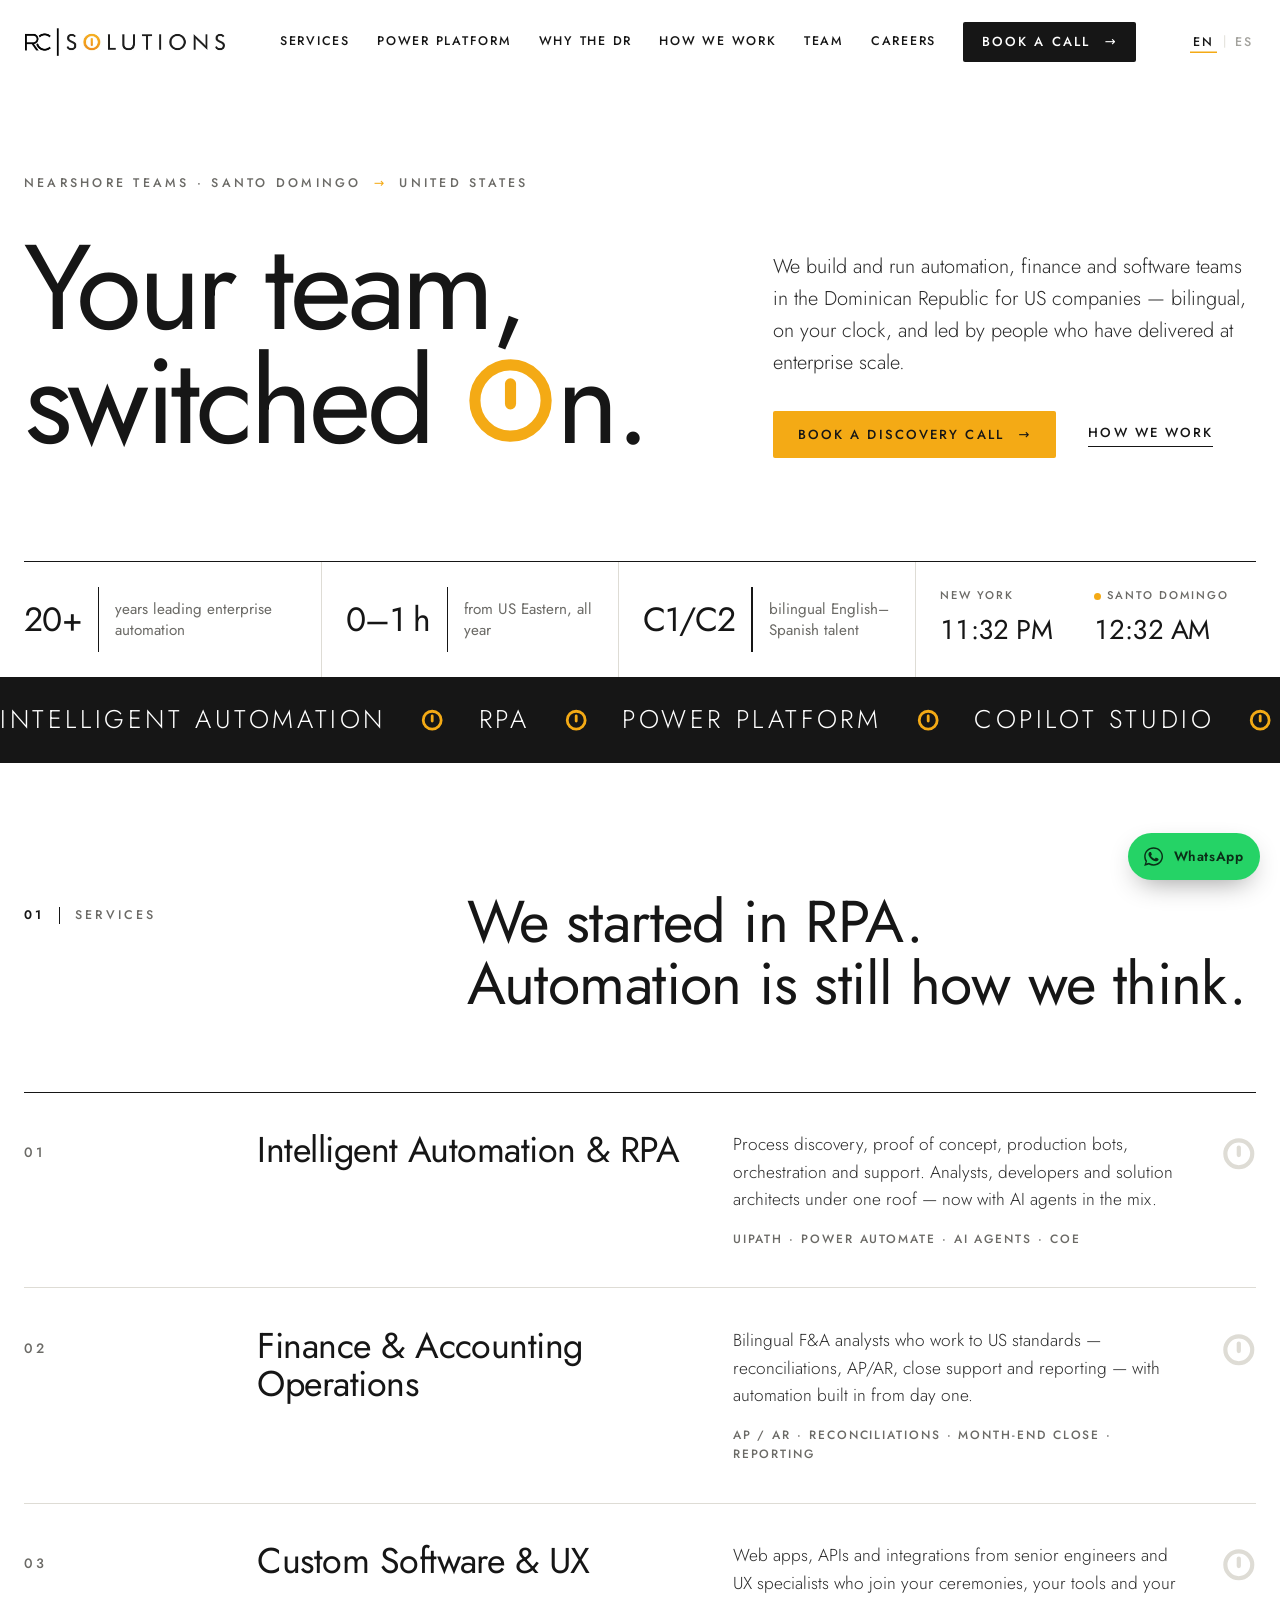
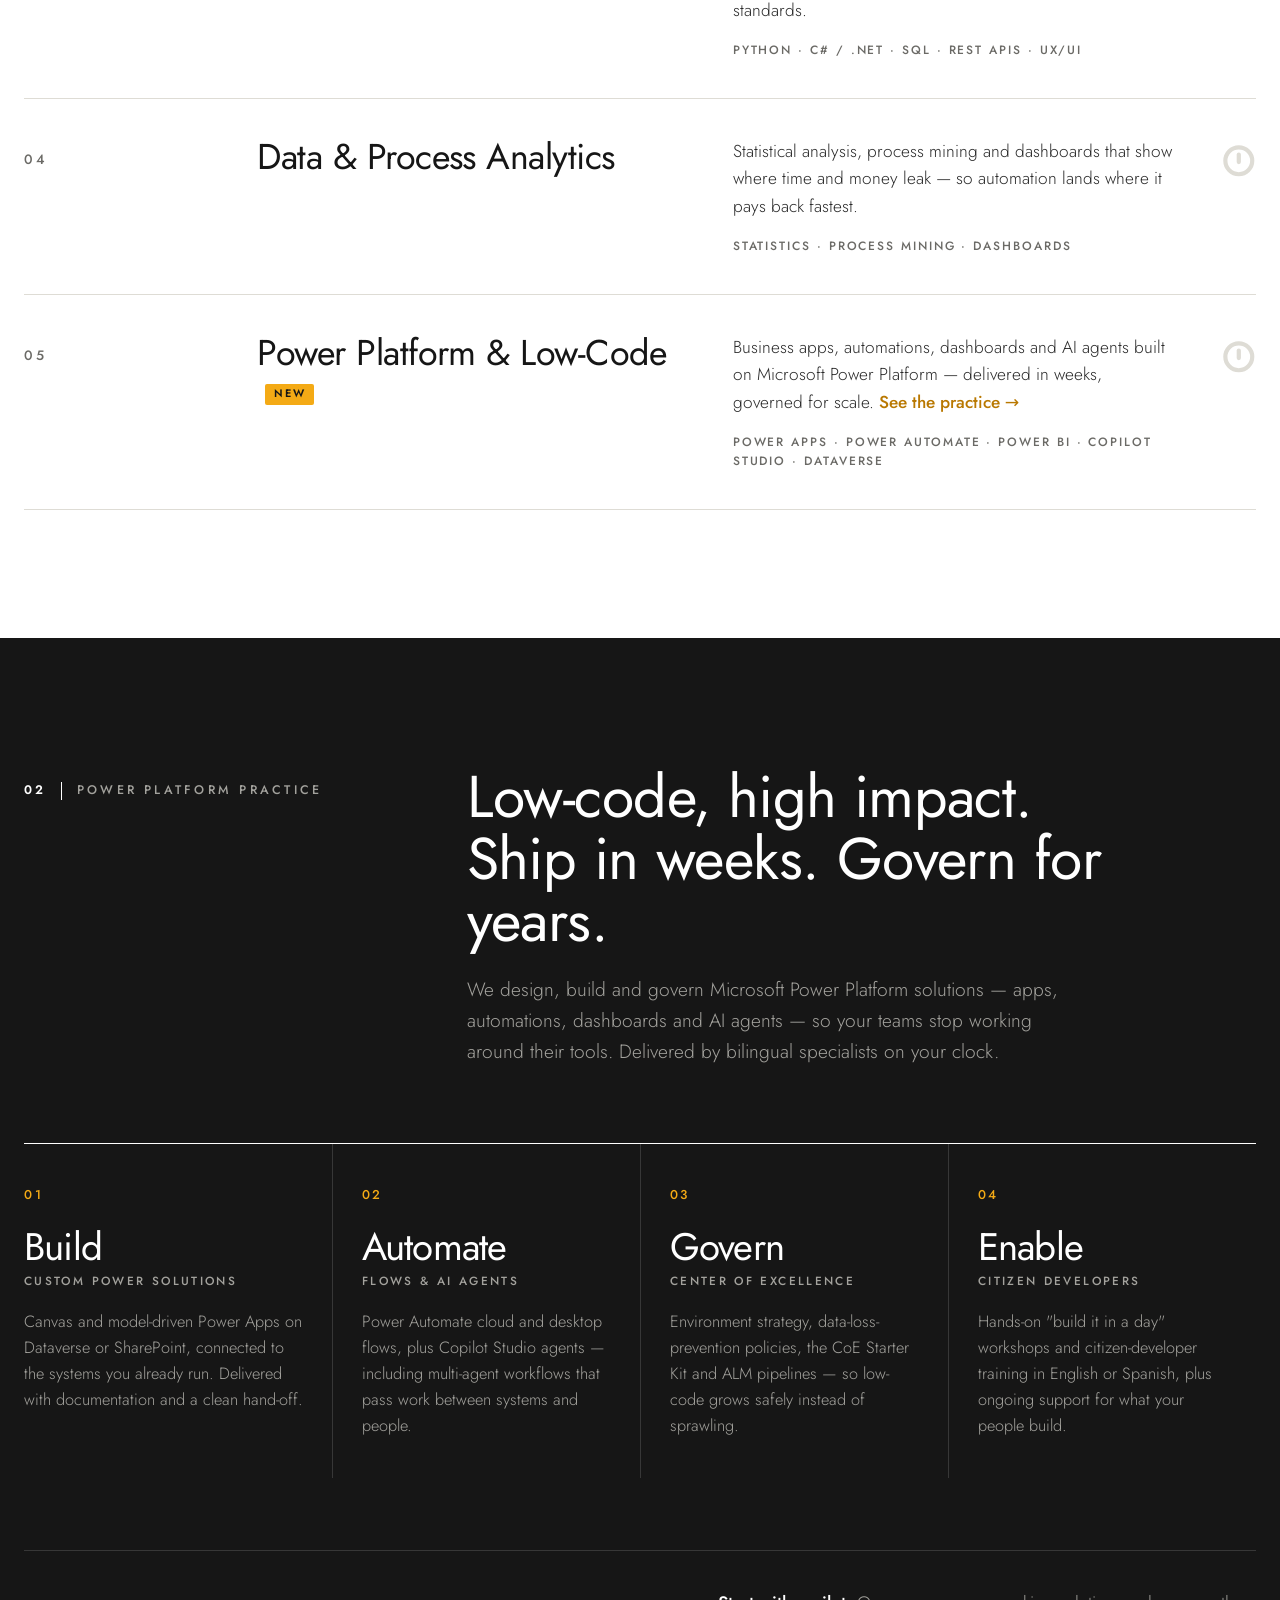
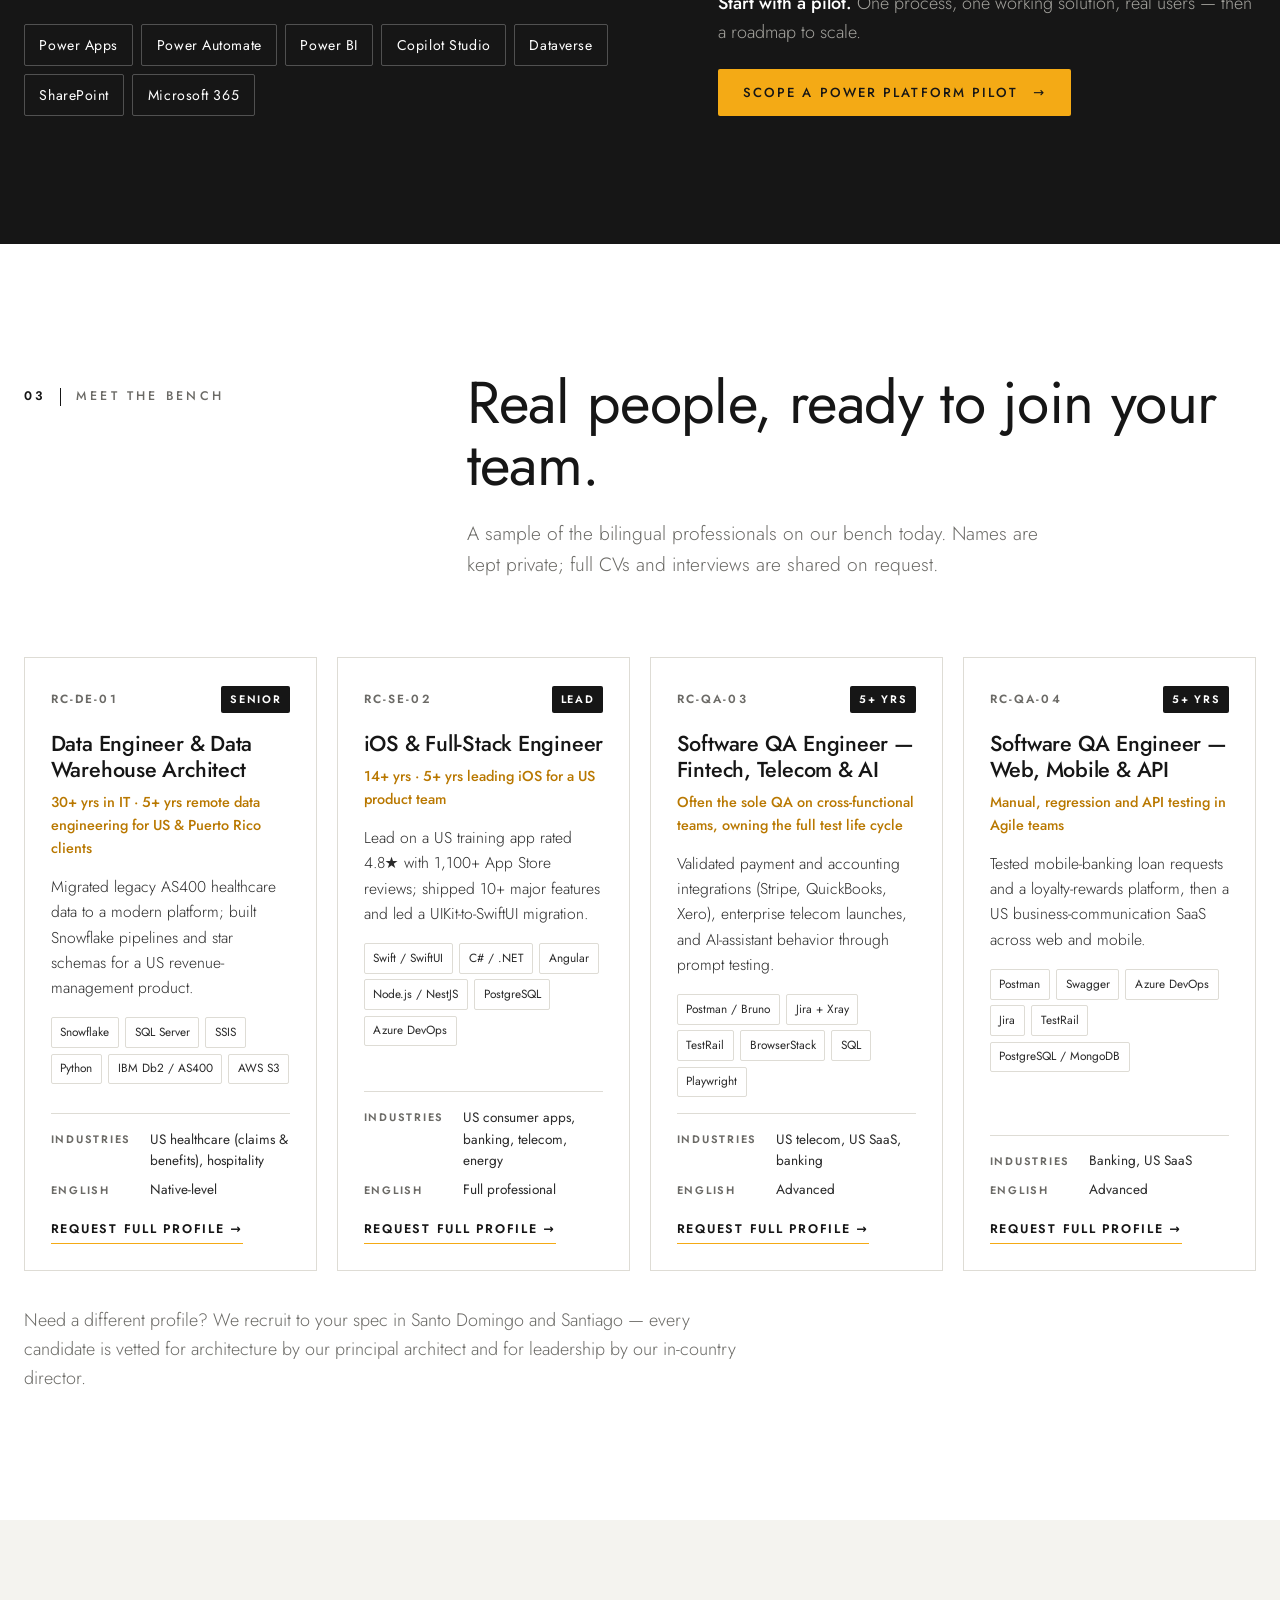
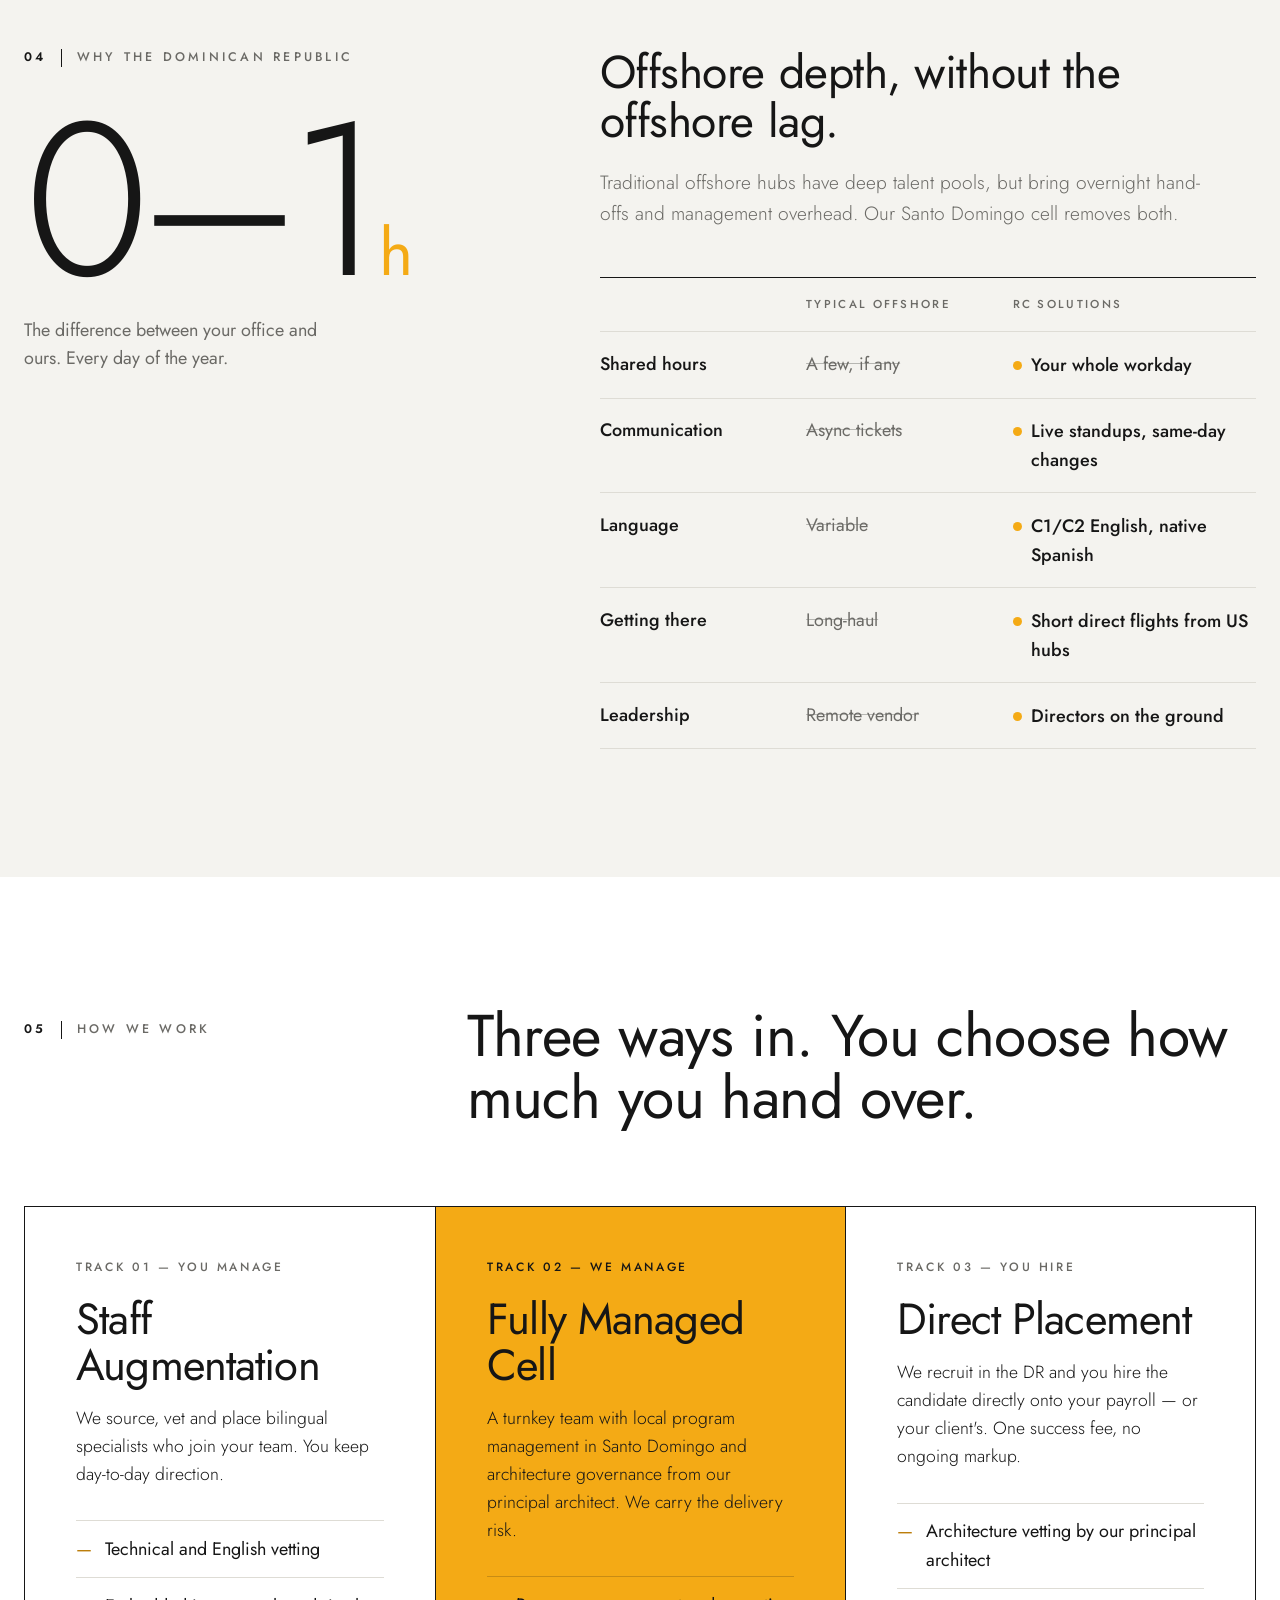
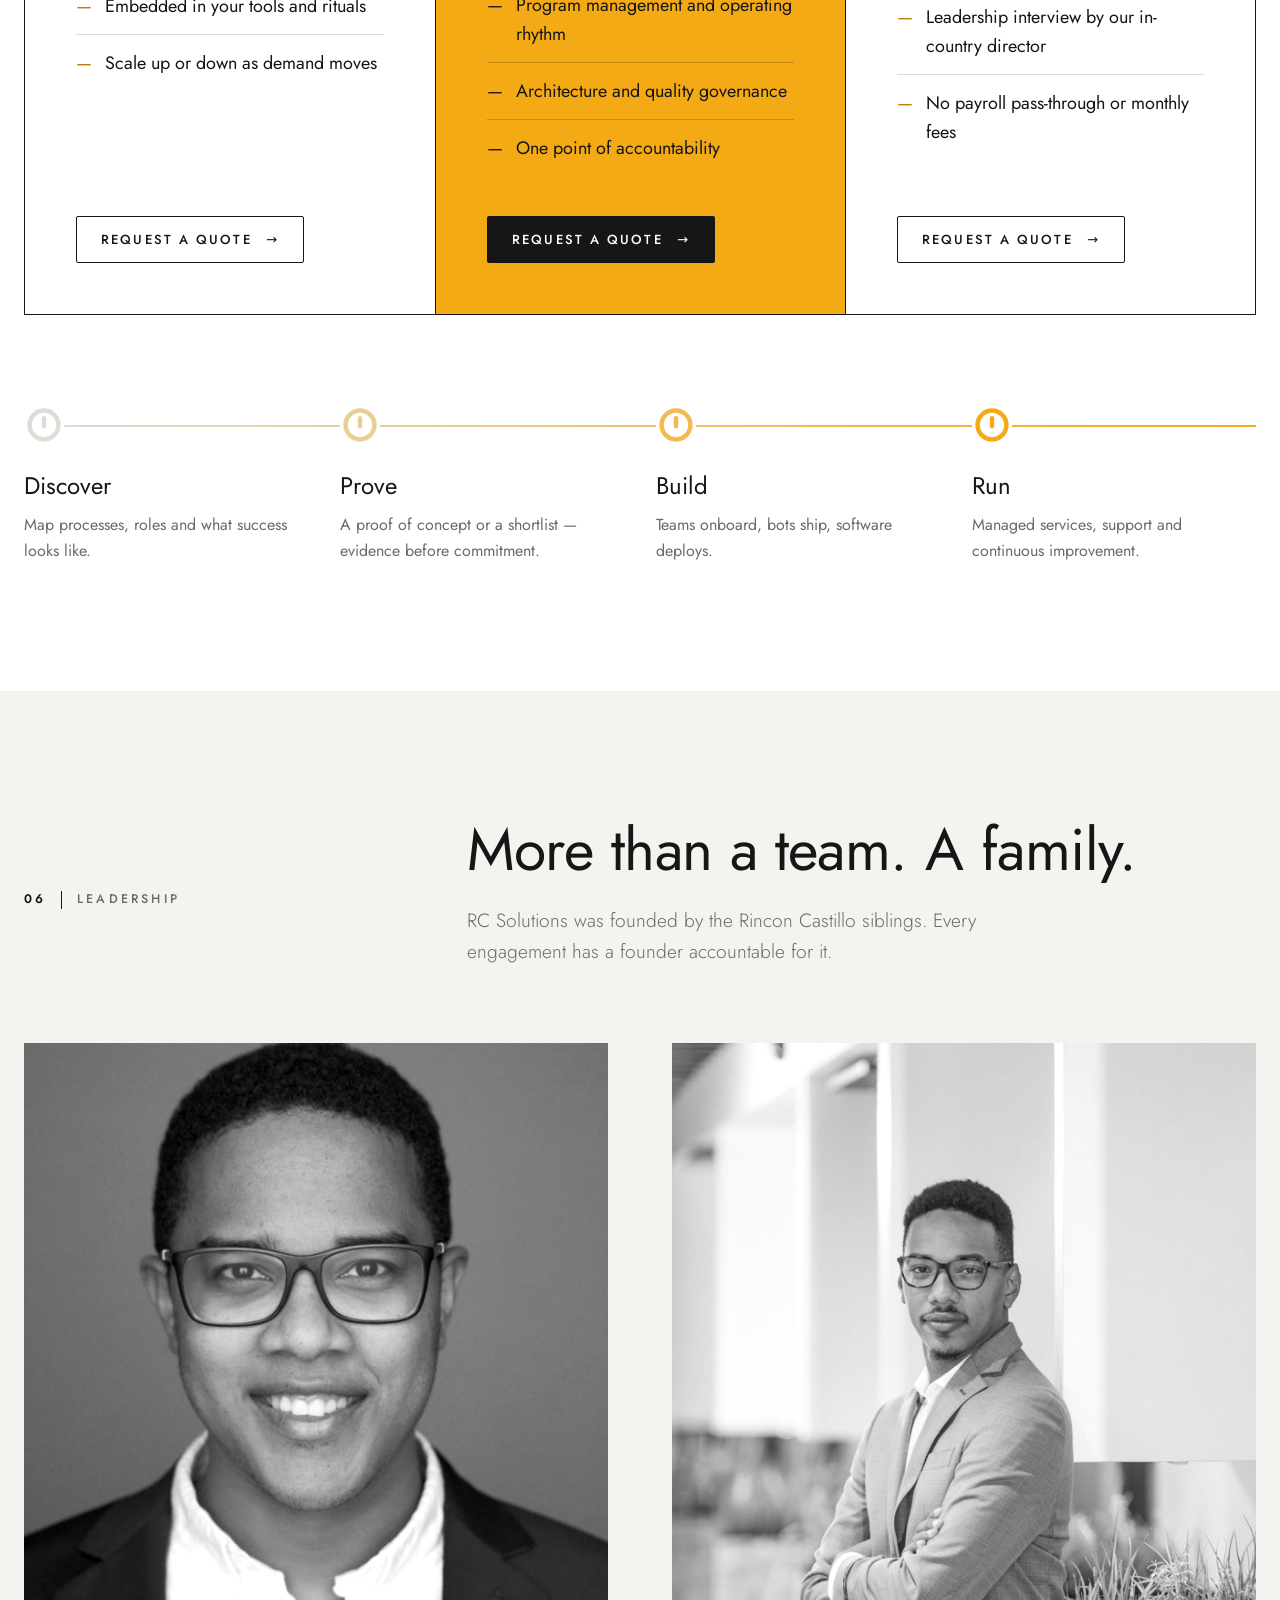
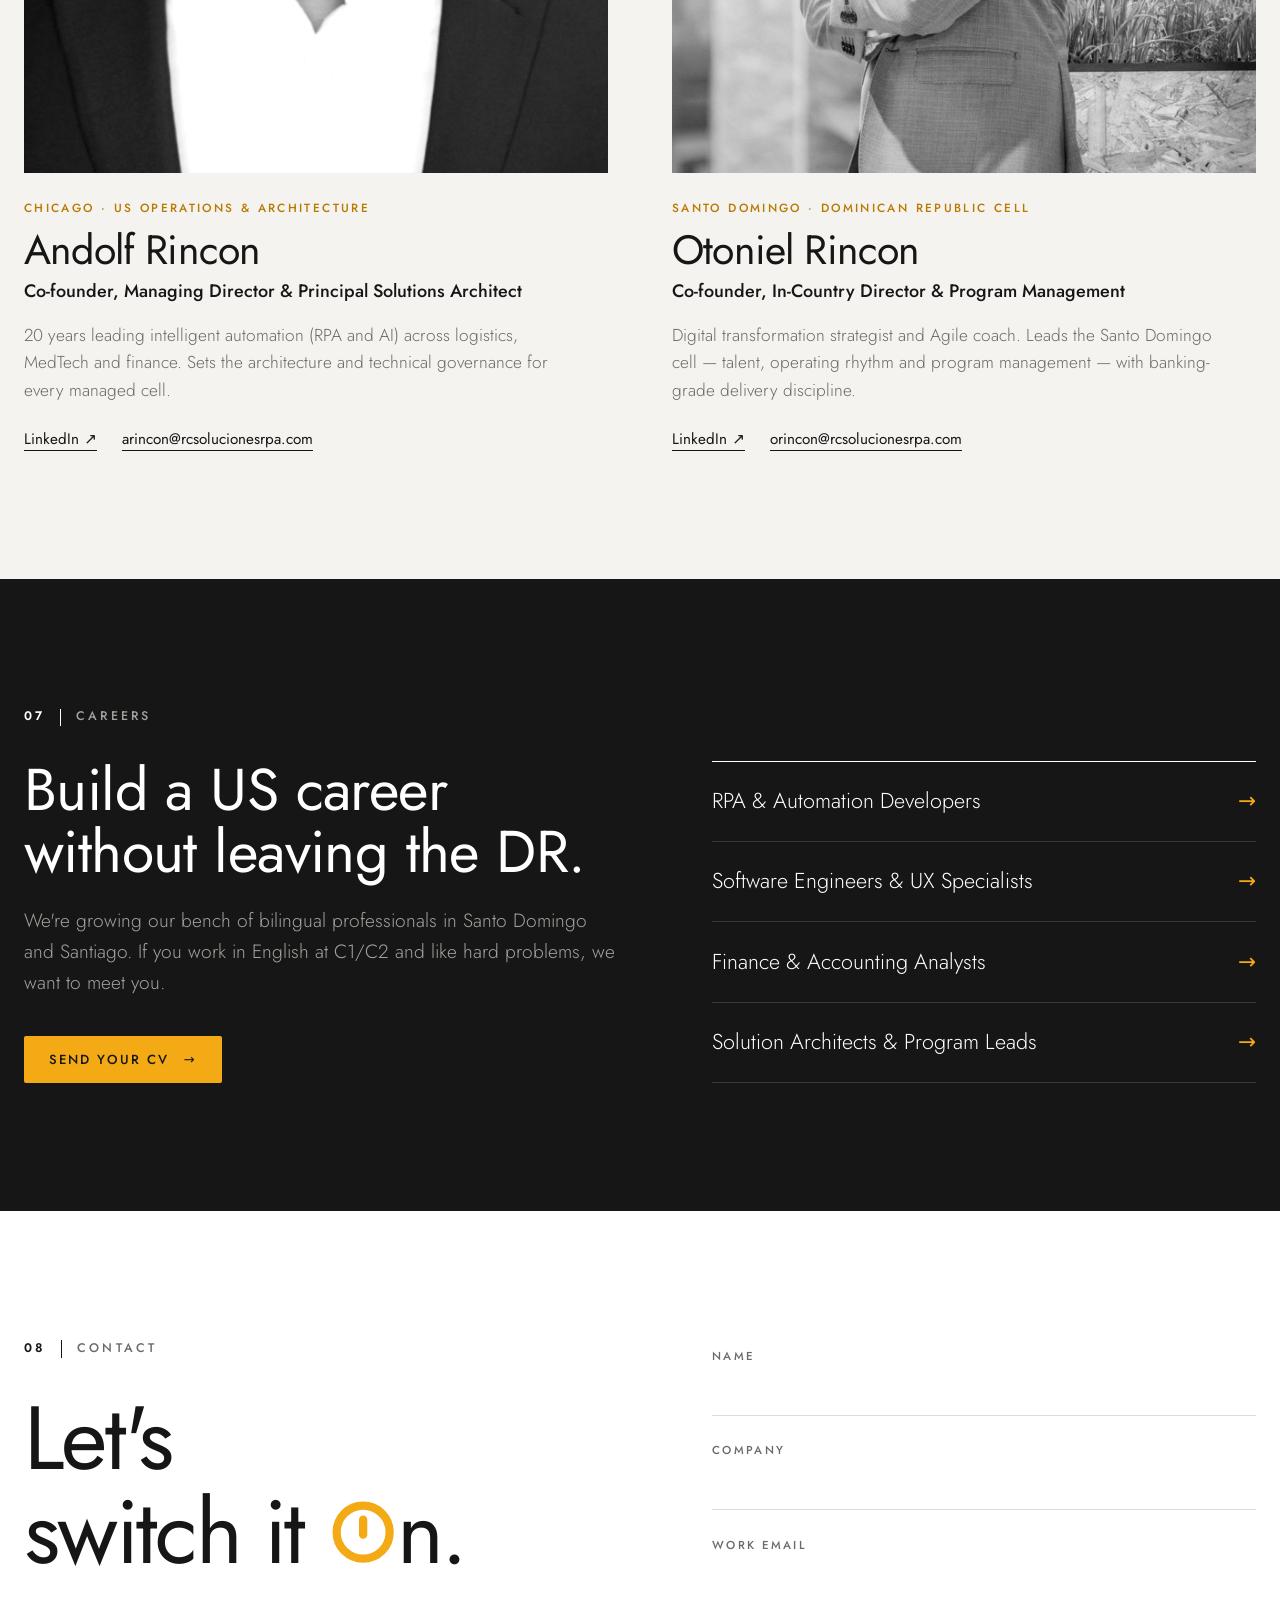
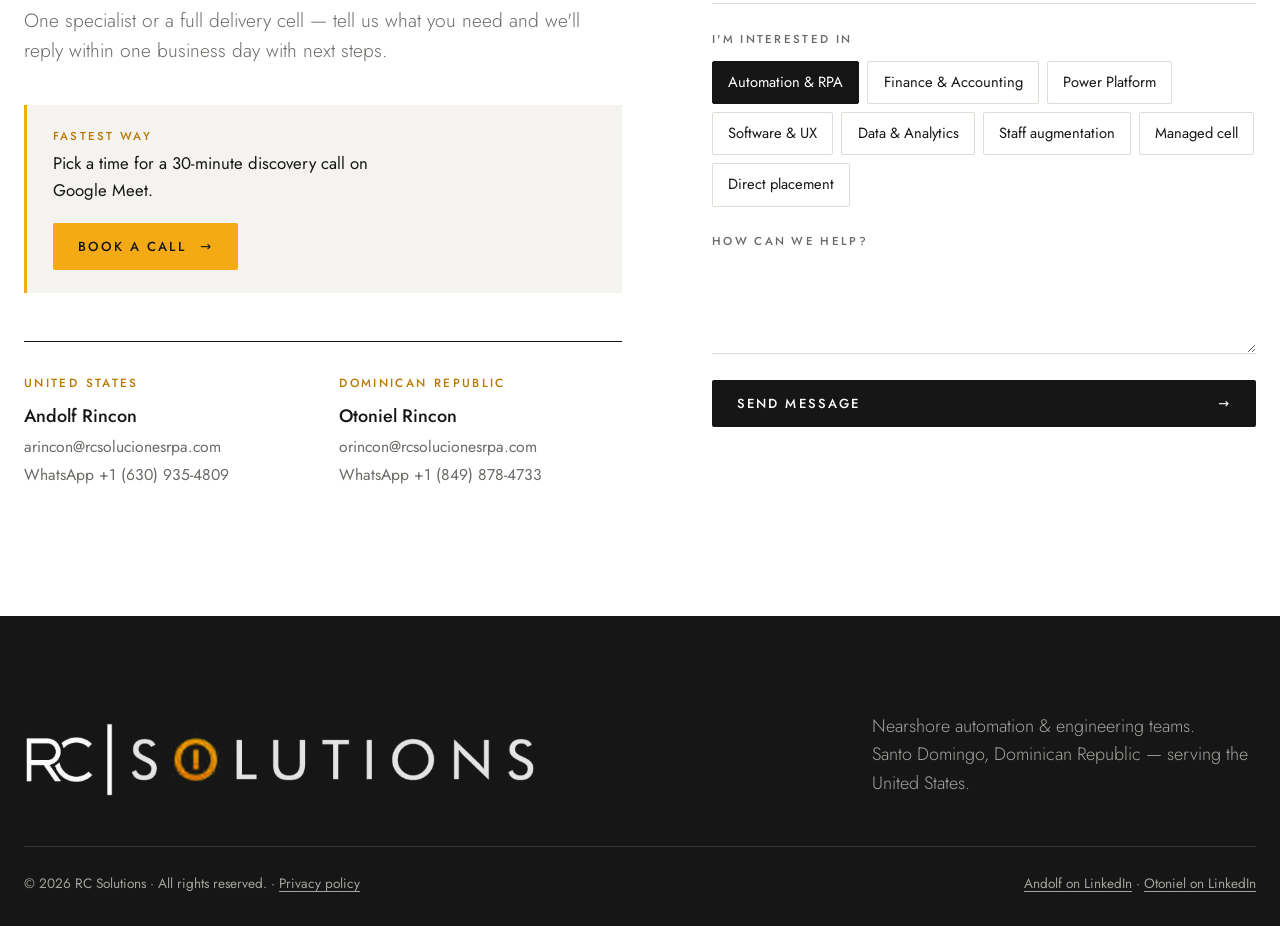
==== commit 1b0b76a9: "Add Meet the bench: four anonymized talent profiles (EN/ES) with request-profile CTA" ====
--- a/index.html
+++ b/index.html
@@ -228,11 +228,80 @@
       </div>
     </section>
 
+    <!-- MEET THE BENCH (anonymized, with each person's consent) -->
+    <section class="sec" id="bench">
+      <div class="wrap">
+        <div class="sec__head rv">
+          <p class="label"><span>03</span><i></i><span data-i18n="bench.label">Meet the bench</span></p>
+          <div>
+            <h2 data-i18n="bench.title">Real people, ready to join your team.</h2>
+            <p class="lead bench__lead" data-i18n="bench.lead">A sample of the bilingual professionals on our bench today. Names are kept private; full CVs and interviews are shared on request.</p>
+          </div>
+        </div>
+
+        <div class="bench">
+          <article class="pro rv">
+            <div class="pro__top"><span class="pro__id">RC-DE-01</span><span class="pro__lvl" data-i18n="bench.p1.lvl">Senior</span></div>
+            <h3 data-i18n="bench.p1.t">Data Engineer &amp; Data Warehouse Architect</h3>
+            <p class="pro__yrs" data-i18n="bench.p1.y">30+ yrs in IT · 5+ yrs remote data engineering for US &amp; Puerto Rico clients</p>
+            <p class="pro__hl" data-i18n="bench.p1.h">Migrated legacy AS400 healthcare data to a modern platform; built Snowflake pipelines and star schemas for a US revenue-management product.</p>
+            <ul class="pro__stack"><li>Snowflake</li><li>SQL Server</li><li>SSIS</li><li>Python</li><li>IBM Db2 / AS400</li><li>AWS S3</li></ul>
+            <dl class="pro__meta">
+              <div><dt data-i18n="bench.ind">Industries</dt><dd data-i18n="bench.p1.i">US healthcare (claims &amp; benefits), hospitality</dd></div>
+              <div><dt data-i18n="bench.eng">English</dt><dd data-i18n="bench.p1.e">Native-level</dd></div>
+            </dl>
+            <a href="#contact" class="pro__cta" data-bench="RC-DE-01"><span data-i18n="bench.cta">Request full profile</span> <i aria-hidden="true">→</i></a>
+          </article>
+
+          <article class="pro rv">
+            <div class="pro__top"><span class="pro__id">RC-SE-02</span><span class="pro__lvl" data-i18n="bench.p2.lvl">Lead</span></div>
+            <h3 data-i18n="bench.p2.t">iOS &amp; Full-Stack Engineer</h3>
+            <p class="pro__yrs" data-i18n="bench.p2.y">14+ yrs · 5+ yrs leading iOS for a US product team</p>
+            <p class="pro__hl" data-i18n="bench.p2.h">Lead on a US training app rated 4.8★ with 1,100+ App Store reviews; shipped 10+ major features and led a UIKit-to-SwiftUI migration.</p>
+            <ul class="pro__stack"><li>Swift / SwiftUI</li><li>C# / .NET</li><li>Angular</li><li>Node.js / NestJS</li><li>PostgreSQL</li><li>Azure DevOps</li></ul>
+            <dl class="pro__meta">
+              <div><dt data-i18n="bench.ind">Industries</dt><dd data-i18n="bench.p2.i">US consumer apps, banking, telecom, energy</dd></div>
+              <div><dt data-i18n="bench.eng">English</dt><dd data-i18n="bench.p2.e">Full professional</dd></div>
+            </dl>
+            <a href="#contact" class="pro__cta" data-bench="RC-SE-02"><span data-i18n="bench.cta">Request full profile</span> <i aria-hidden="true">→</i></a>
+          </article>
+
+          <article class="pro rv">
+            <div class="pro__top"><span class="pro__id">RC-QA-03</span><span class="pro__lvl" data-i18n="bench.p3.lvl">5+ yrs</span></div>
+            <h3 data-i18n="bench.p3.t">Software QA Engineer — Fintech, Telecom &amp; AI</h3>
+            <p class="pro__yrs" data-i18n="bench.p3.y">Often the sole QA on cross-functional teams, owning the full test life cycle</p>
+            <p class="pro__hl" data-i18n="bench.p3.h">Validated payment and accounting integrations (Stripe, QuickBooks, Xero), enterprise telecom launches, and AI-assistant behavior through prompt testing.</p>
+            <ul class="pro__stack"><li>Postman / Bruno</li><li>Jira + Xray</li><li>TestRail</li><li>BrowserStack</li><li>SQL</li><li>Playwright</li></ul>
+            <dl class="pro__meta">
+              <div><dt data-i18n="bench.ind">Industries</dt><dd data-i18n="bench.p3.i">US telecom, US SaaS, banking</dd></div>
+              <div><dt data-i18n="bench.eng">English</dt><dd data-i18n="bench.p3.e">Advanced</dd></div>
+            </dl>
+            <a href="#contact" class="pro__cta" data-bench="RC-QA-03"><span data-i18n="bench.cta">Request full profile</span> <i aria-hidden="true">→</i></a>
+          </article>
+
+          <article class="pro rv">
+            <div class="pro__top"><span class="pro__id">RC-QA-04</span><span class="pro__lvl" data-i18n="bench.p4.lvl">5+ yrs</span></div>
+            <h3 data-i18n="bench.p4.t">Software QA Engineer — Web, Mobile &amp; API</h3>
+            <p class="pro__yrs" data-i18n="bench.p4.y">Manual, regression and API testing in Agile teams</p>
+            <p class="pro__hl" data-i18n="bench.p4.h">Tested mobile-banking loan requests and a loyalty-rewards platform, then a US business-communication SaaS across web and mobile.</p>
+            <ul class="pro__stack"><li>Postman</li><li>Swagger</li><li>Azure DevOps</li><li>Jira</li><li>TestRail</li><li>PostgreSQL / MongoDB</li></ul>
+            <dl class="pro__meta">
+              <div><dt data-i18n="bench.ind">Industries</dt><dd data-i18n="bench.p4.i">Banking, US SaaS</dd></div>
+              <div><dt data-i18n="bench.eng">English</dt><dd data-i18n="bench.p4.e">Advanced</dd></div>
+            </dl>
+            <a href="#contact" class="pro__cta" data-bench="RC-QA-04"><span data-i18n="bench.cta">Request full profile</span> <i aria-hidden="true">→</i></a>
+          </article>
+        </div>
+
+        <p class="bench__foot rv" data-i18n="bench.foot">Need a different profile? We recruit to your spec in Santo Domingo and Santiago — every candidate is vetted for architecture by our principal architect and for leadership by our in-country director.</p>
+      </div>
+    </section>
+
     <!-- WHY DR -->
     <section class="sec sec--stone" id="why">
       <div class="wrap why">
         <div class="why__left rv">
-          <p class="label"><span>03</span><i></i><span data-i18n="why.label">Why the Dominican Republic</span></p>
+          <p class="label"><span>04</span><i></i><span data-i18n="why.label">Why the Dominican Republic</span></p>
           <p class="why__big">0–1<small>h</small></p>
           <p class="why__cap" data-i18n="why.cap">The difference between your office and ours. Every day of the year.</p>
         </div>
@@ -255,7 +324,7 @@
     <section class="sec" id="models">
       <div class="wrap">
         <div class="sec__head rv">
-          <p class="label"><span>04</span><i></i><span data-i18n="mod.label">How we work</span></p>
+          <p class="label"><span>05</span><i></i><span data-i18n="mod.label">How we work</span></p>
           <h2 data-i18n="mod.title">Three ways in. You choose how much you hand over.</h2>
         </div>
 
@@ -308,7 +377,7 @@
     <section class="sec sec--stone" id="team">
       <div class="wrap">
         <div class="team__head rv">
-          <p class="label"><span>05</span><i></i><span data-i18n="team.label">Leadership</span></p>
+          <p class="label"><span>06</span><i></i><span data-i18n="team.label">Leadership</span></p>
           <h2 data-i18n="team.title">More than a team. A family.</h2>
           <p class="lead" data-i18n="team.lead">RC Solutions was founded by the Rincon Castillo siblings. Every engagement has a founder accountable for it.</p>
         </div>
@@ -343,7 +412,7 @@
     <section class="sec sec--ink" id="careers">
       <div class="wrap careers">
         <div class="rv">
-          <p class="label label--light"><span>06</span><i></i><span data-i18n="car.label">Careers</span></p>
+          <p class="label label--light"><span>07</span><i></i><span data-i18n="car.label">Careers</span></p>
           <h2 data-i18n="car.title">Build a US career without leaving the DR.</h2>
           <p class="lead" data-i18n="car.lead">We're growing our bench of bilingual professionals in Santo Domingo and Santiago. If you work in English at C1/C2 and like hard problems, we want to meet you.</p>
           <a class="btn btn--orange" href="mailto:orincon@rcsolucionesrpa.com?subject=Careers%20%E2%80%94%20RC%20Solutions"><span data-i18n="car.cta">Send your CV</span> <i aria-hidden="true">→</i></a>
@@ -361,7 +430,7 @@
     <section class="sec" id="contact">
       <div class="wrap contact">
         <div class="rv">
-          <p class="label"><span>07</span><i></i><span data-i18n="con.label">Contact</span></p>
+          <p class="label"><span>08</span><i></i><span data-i18n="con.label">Contact</span></p>
           <h2 class="contact__title" data-i18n="con.title">Let's <span class="nw">switch it <span class="o"><svg><use href="#pwr"/></svg></span>n.</span></h2>
           <p class="lead" data-i18n="con.lead">One specialist or a full delivery cell — tell us what you need and we'll reply within one business day with next steps.</p>
           <div class="book">
--- a/styles.css
+++ b/styles.css
@@ -170,6 +170,34 @@
 .power__cta p { color: var(--grey-light); margin-bottom: 1.4rem; font-weight: 300; }
 .power__cta b { color: var(--white); font-weight: 500; }
 
+/* ---------- Meet the bench ---------- */
+.bench__lead { margin-top: 1.4rem; }
+.bench { display: grid; grid-template-columns: repeat(4, 1fr); gap: 1.25rem; }
+.pro {
+  position: relative; display: flex; flex-direction: column;
+  padding: 1.8rem 1.6rem 1.6rem; border: 1px solid var(--line); background: var(--white);
+  transition: border-color .3s, transform .4s var(--ease), box-shadow .4s var(--ease);
+}
+.pro::before { content: ""; position: absolute; left: -1px; right: -1px; top: -1px; height: 3px; background: var(--orange); transform: scaleX(0); transform-origin: left; transition: transform .5s var(--ease); }
+.pro:hover { border-color: var(--ink); transform: translateY(-3px); box-shadow: 0 18px 40px -28px rgba(0,0,0,.35); }
+.pro:hover::before { transform: scaleX(1); }
+.pro__top { display: flex; justify-content: space-between; align-items: center; gap: .6rem; }
+.pro__id { font-size: .74rem; font-weight: 600; letter-spacing: .18em; color: var(--grey); }
+.pro__lvl { font-size: .68rem; font-weight: 600; letter-spacing: .16em; text-transform: uppercase; padding: .3rem .55rem; background: var(--ink); color: var(--white); border-radius: 2px; white-space: nowrap; }
+.pro h3 { font-size: 1.35rem; font-weight: 500; line-height: 1.2; margin: 1.1rem 0 .5rem; letter-spacing: -0.01em; }
+.pro__yrs { font-size: .9rem; color: var(--orange-ink); font-weight: 500; }
+.pro__hl { margin-top: .9rem; font-size: .98rem; font-weight: 300; color: var(--ink-2); }
+.pro__stack { display: flex; flex-wrap: wrap; gap: .35rem; margin: 1.1rem 0 1rem; }
+.pro__stack li { font-size: .74rem; padding: .3rem .55rem; border: 1px solid var(--line); border-radius: 2px; color: var(--ink-2); }
+.pro__meta { margin: auto 0 0; padding-top: .9rem; border-top: 1px solid var(--line); display: grid; gap: .45rem; }
+.pro__meta div { display: grid; grid-template-columns: 5.6rem 1fr; gap: .6rem; font-size: .85rem; }
+.pro__meta dt { color: var(--grey); font-size: .68rem; font-weight: 600; letter-spacing: .16em; text-transform: uppercase; padding-top: .15rem; }
+.pro__meta dd { margin: 0; color: var(--ink-2); }
+.pro__cta { margin-top: 1.2rem; align-self: flex-start; font-size: .78rem; font-weight: 600; letter-spacing: .14em; text-transform: uppercase; text-decoration: none; border-bottom: 1.5px solid var(--orange); padding-bottom: 3px; }
+.pro__cta i { font-style: normal; transition: margin .3s var(--ease); }
+.pro__cta:hover i { margin-left: .3rem; }
+.bench__foot { margin-top: 2.2rem; max-width: 46rem; color: var(--grey); font-weight: 300; }
+
 /* ---------- Why ---------- */
 .why { display: grid; grid-template-columns: 1fr 1.35fr; gap: clamp(3rem, 7vw, 7rem); align-items: start; }
 .why__left { position: sticky; top: calc(var(--hh) + 3rem); }
@@ -319,6 +347,9 @@
   .svc__body { grid-column: 2 / 3; }
   .svc__pwr { grid-row: 1; grid-column: 3; }
 }
+@media (max-width: 1279px) { .bench { grid-template-columns: 1fr 1fr; } }
+@media (max-width: 680px) { .bench { grid-template-columns: 1fr; } }
+
 /* compact (☰) menu whenever the full menu can't fit on one line */
 @media (max-width: 1279px) {
   .burger { display: block; }
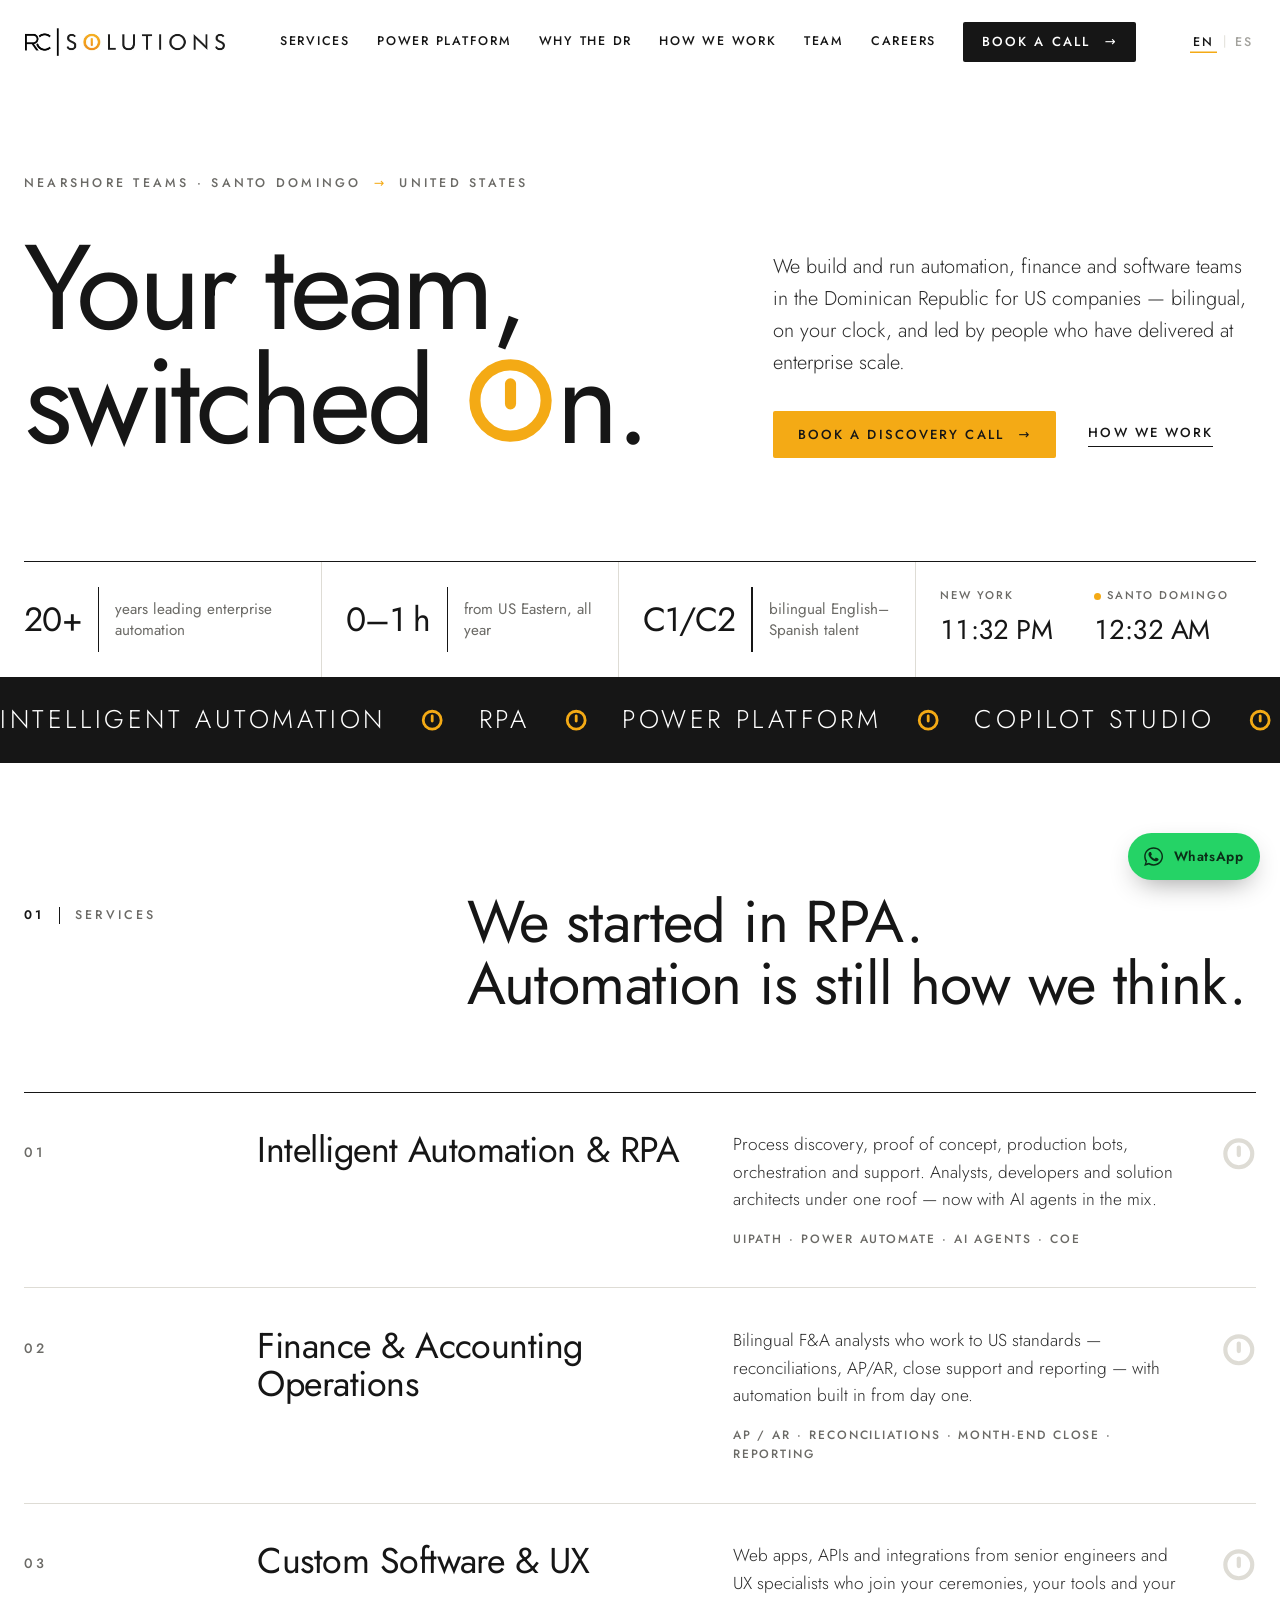
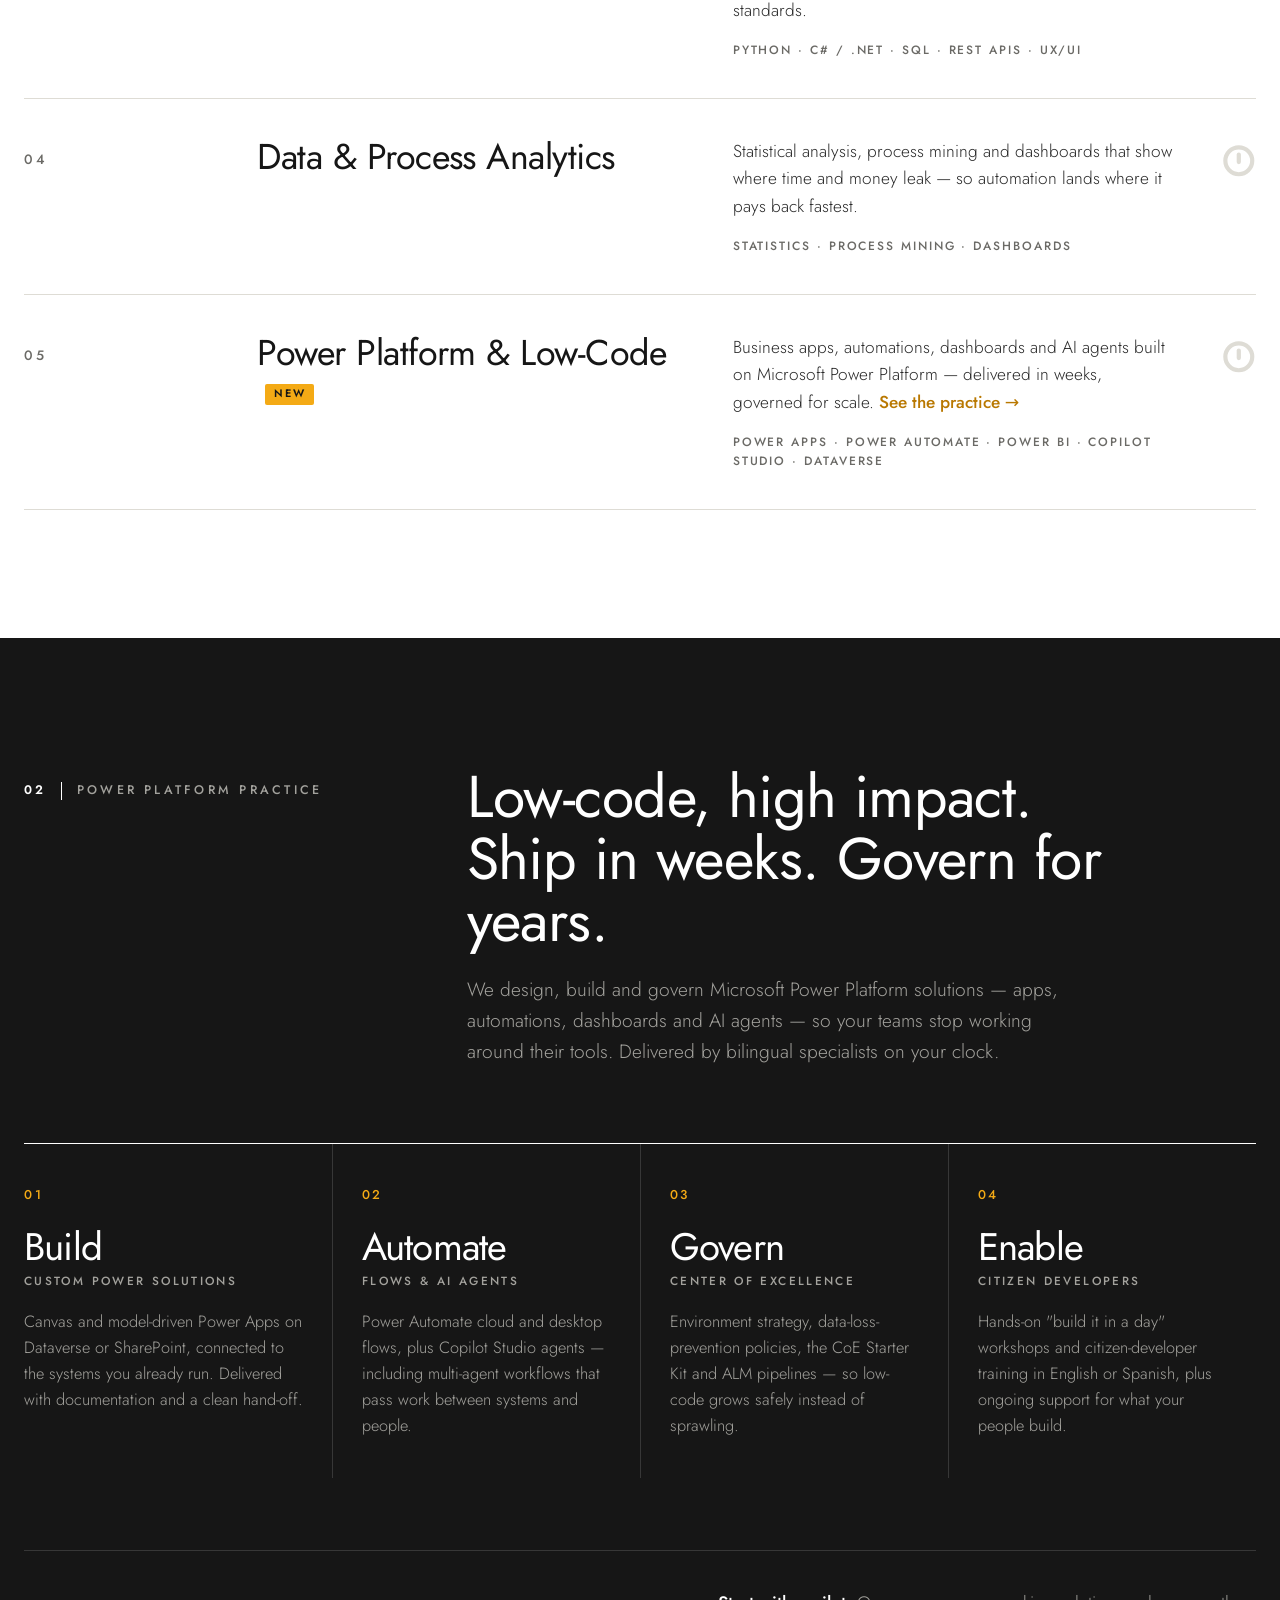
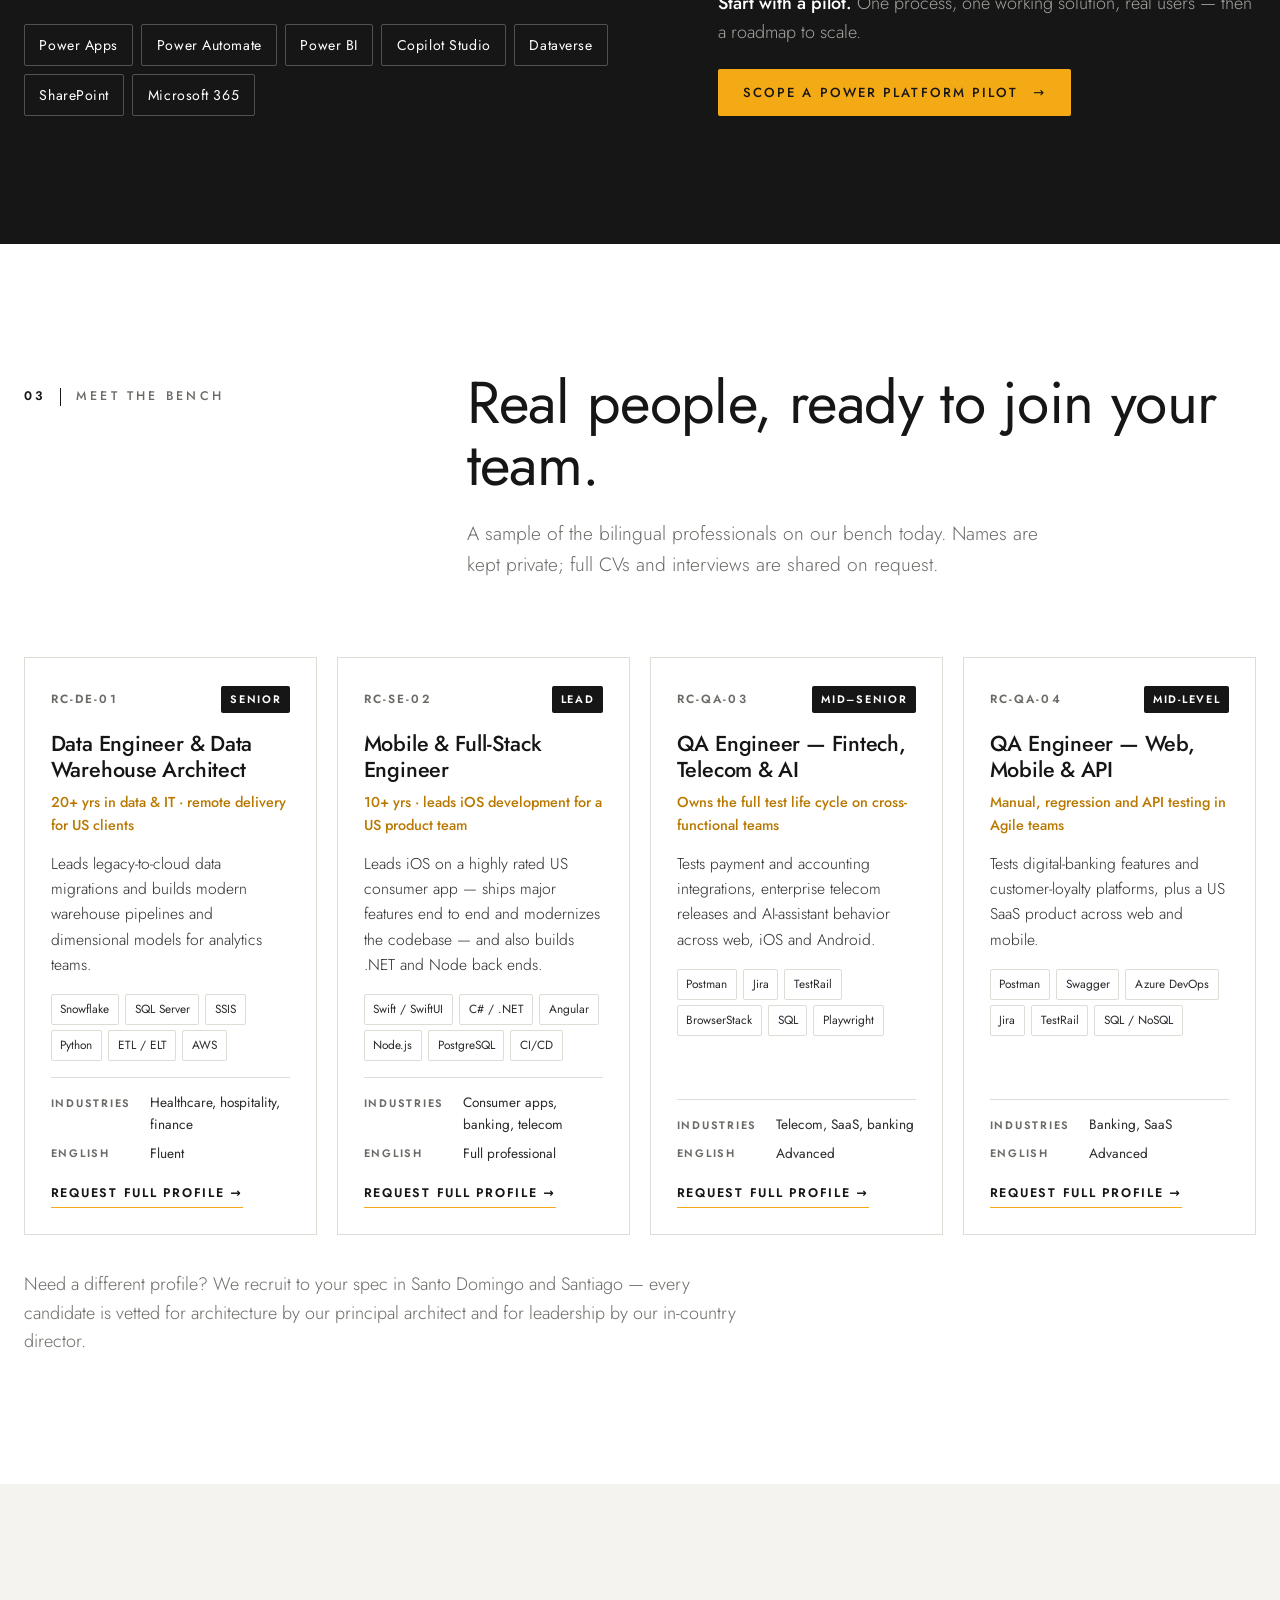
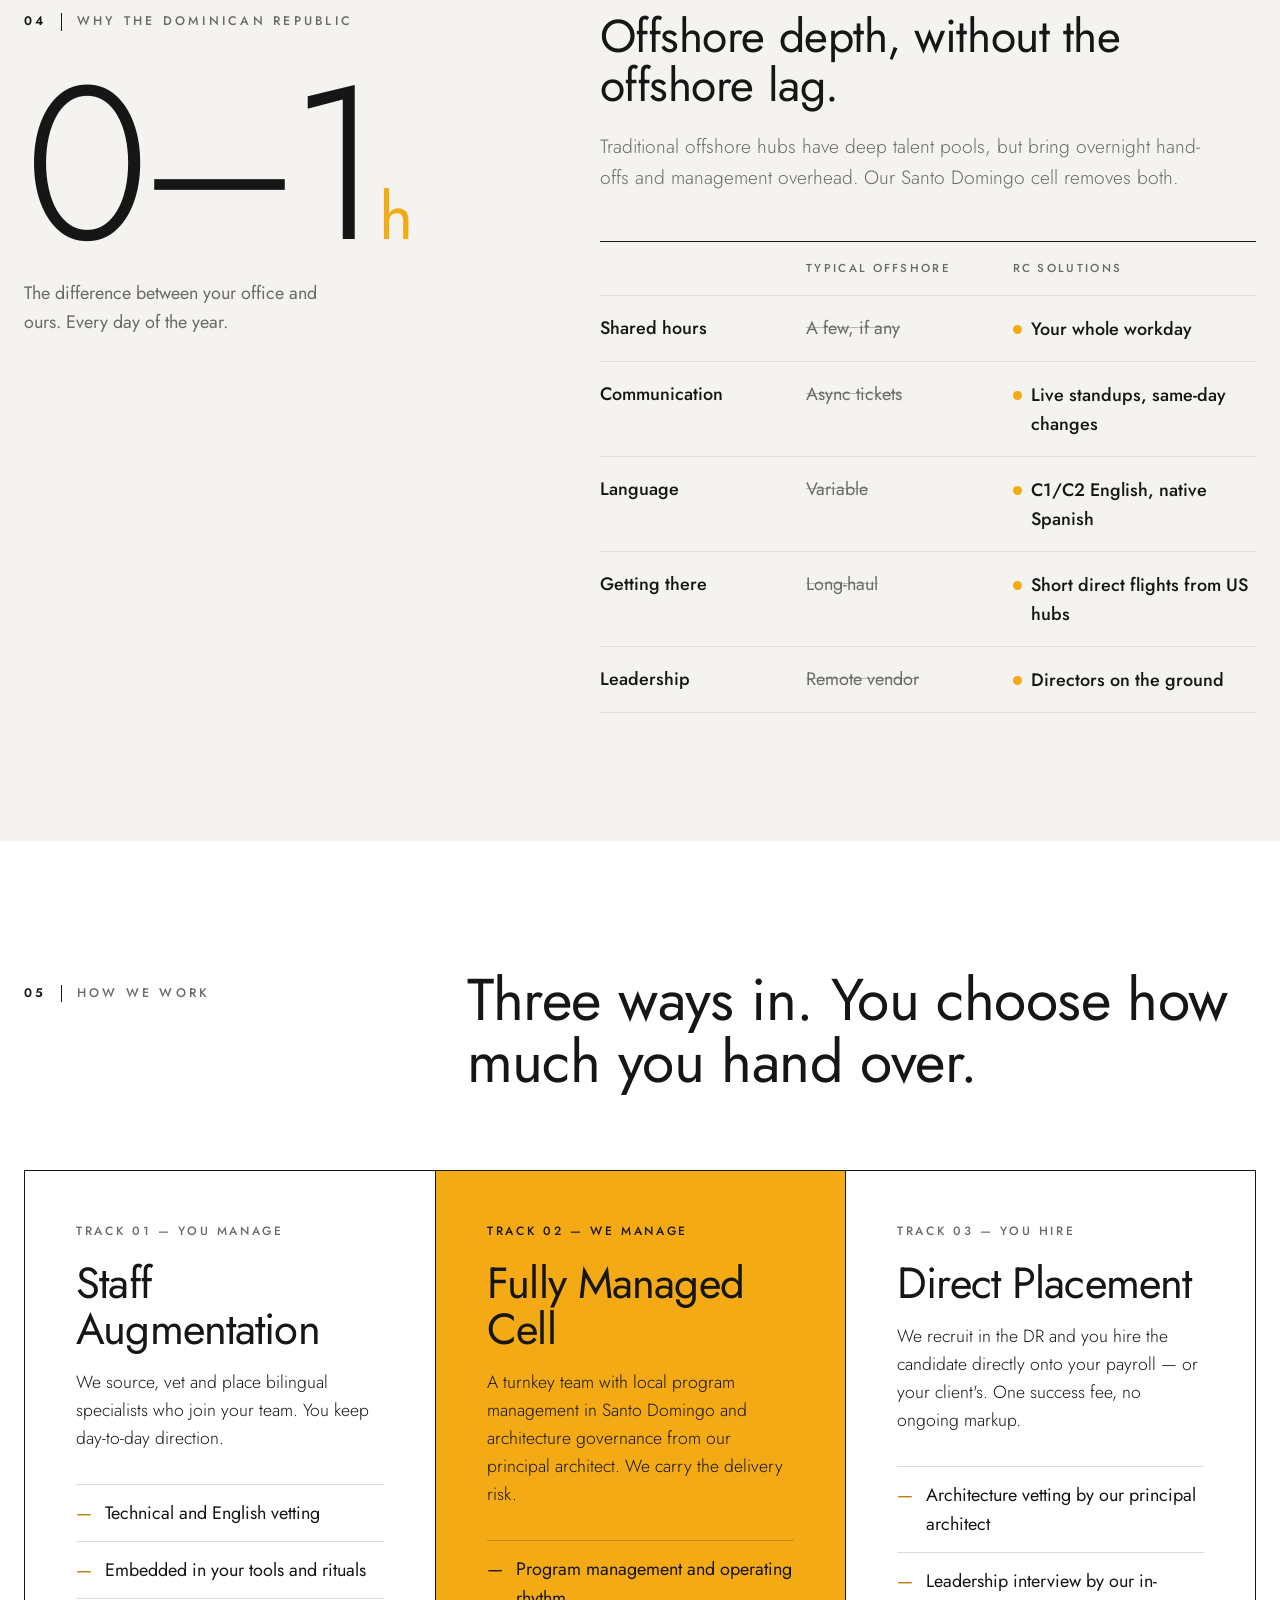
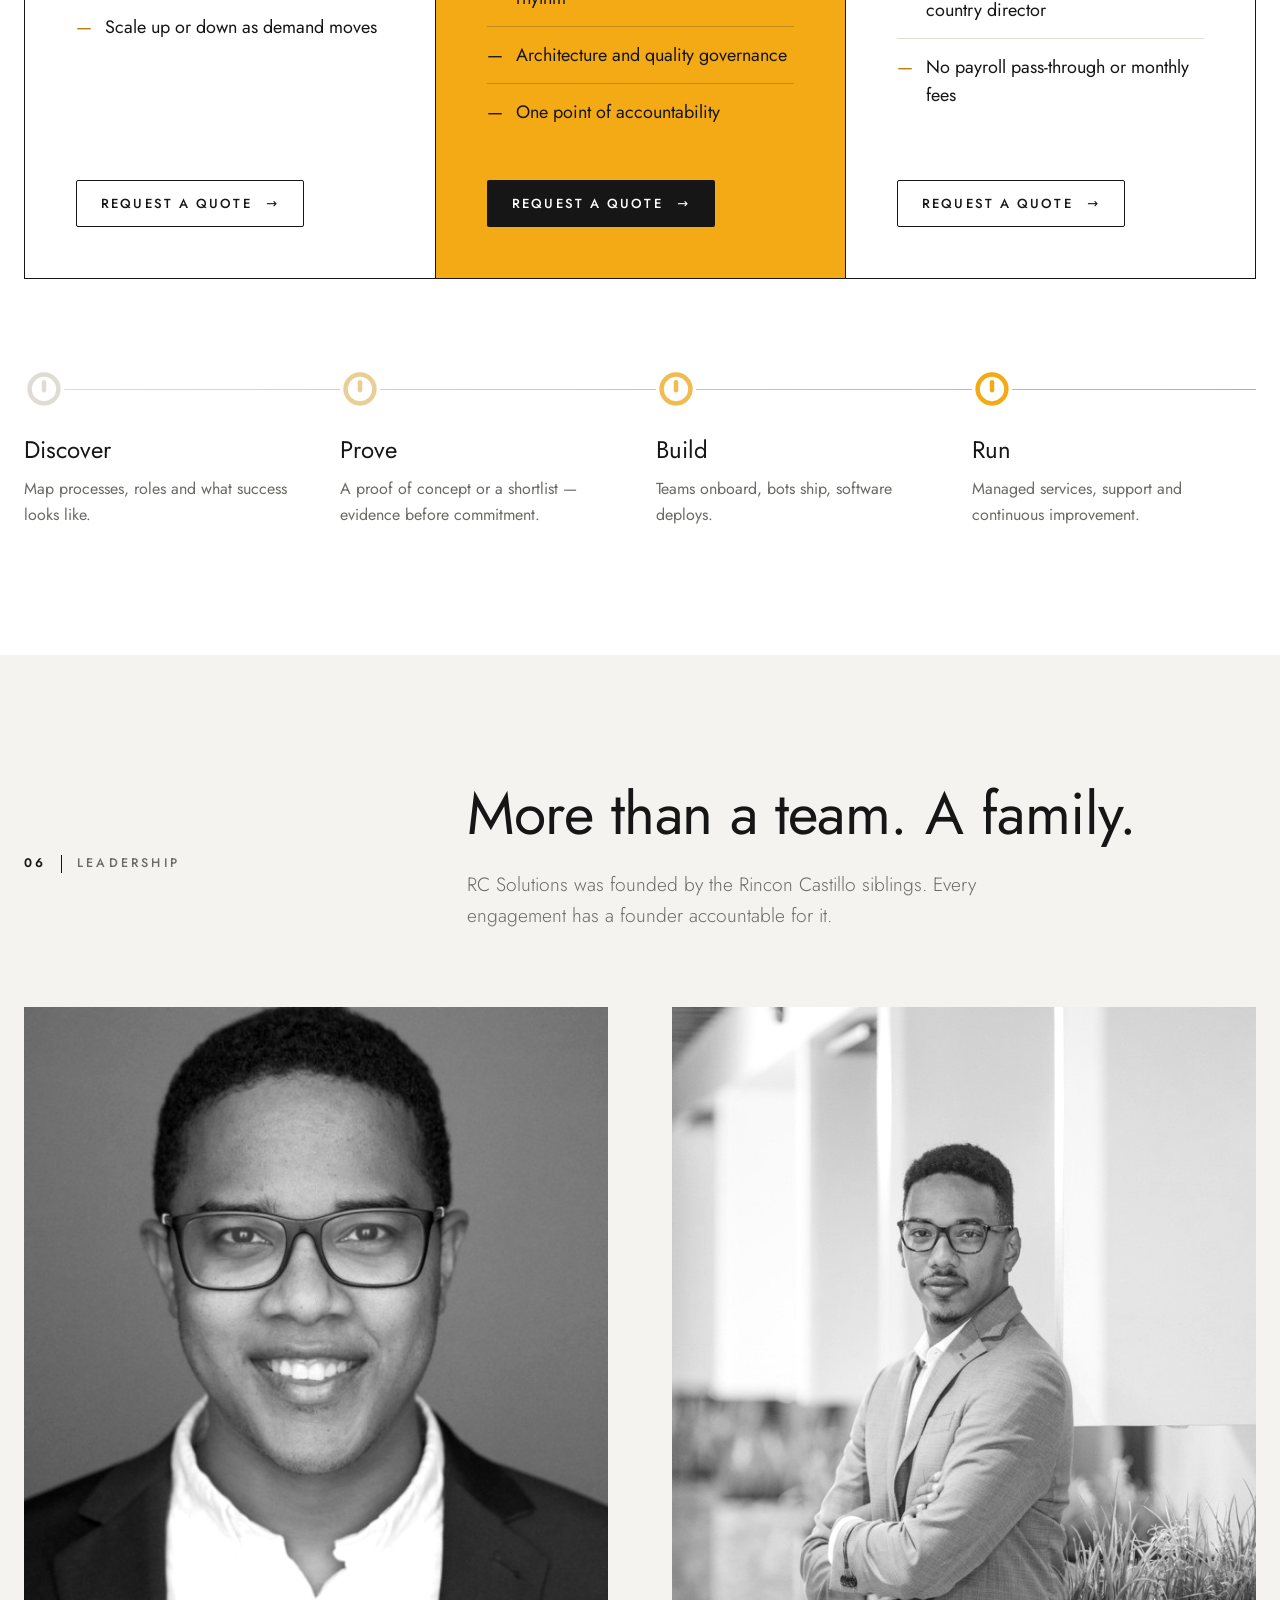
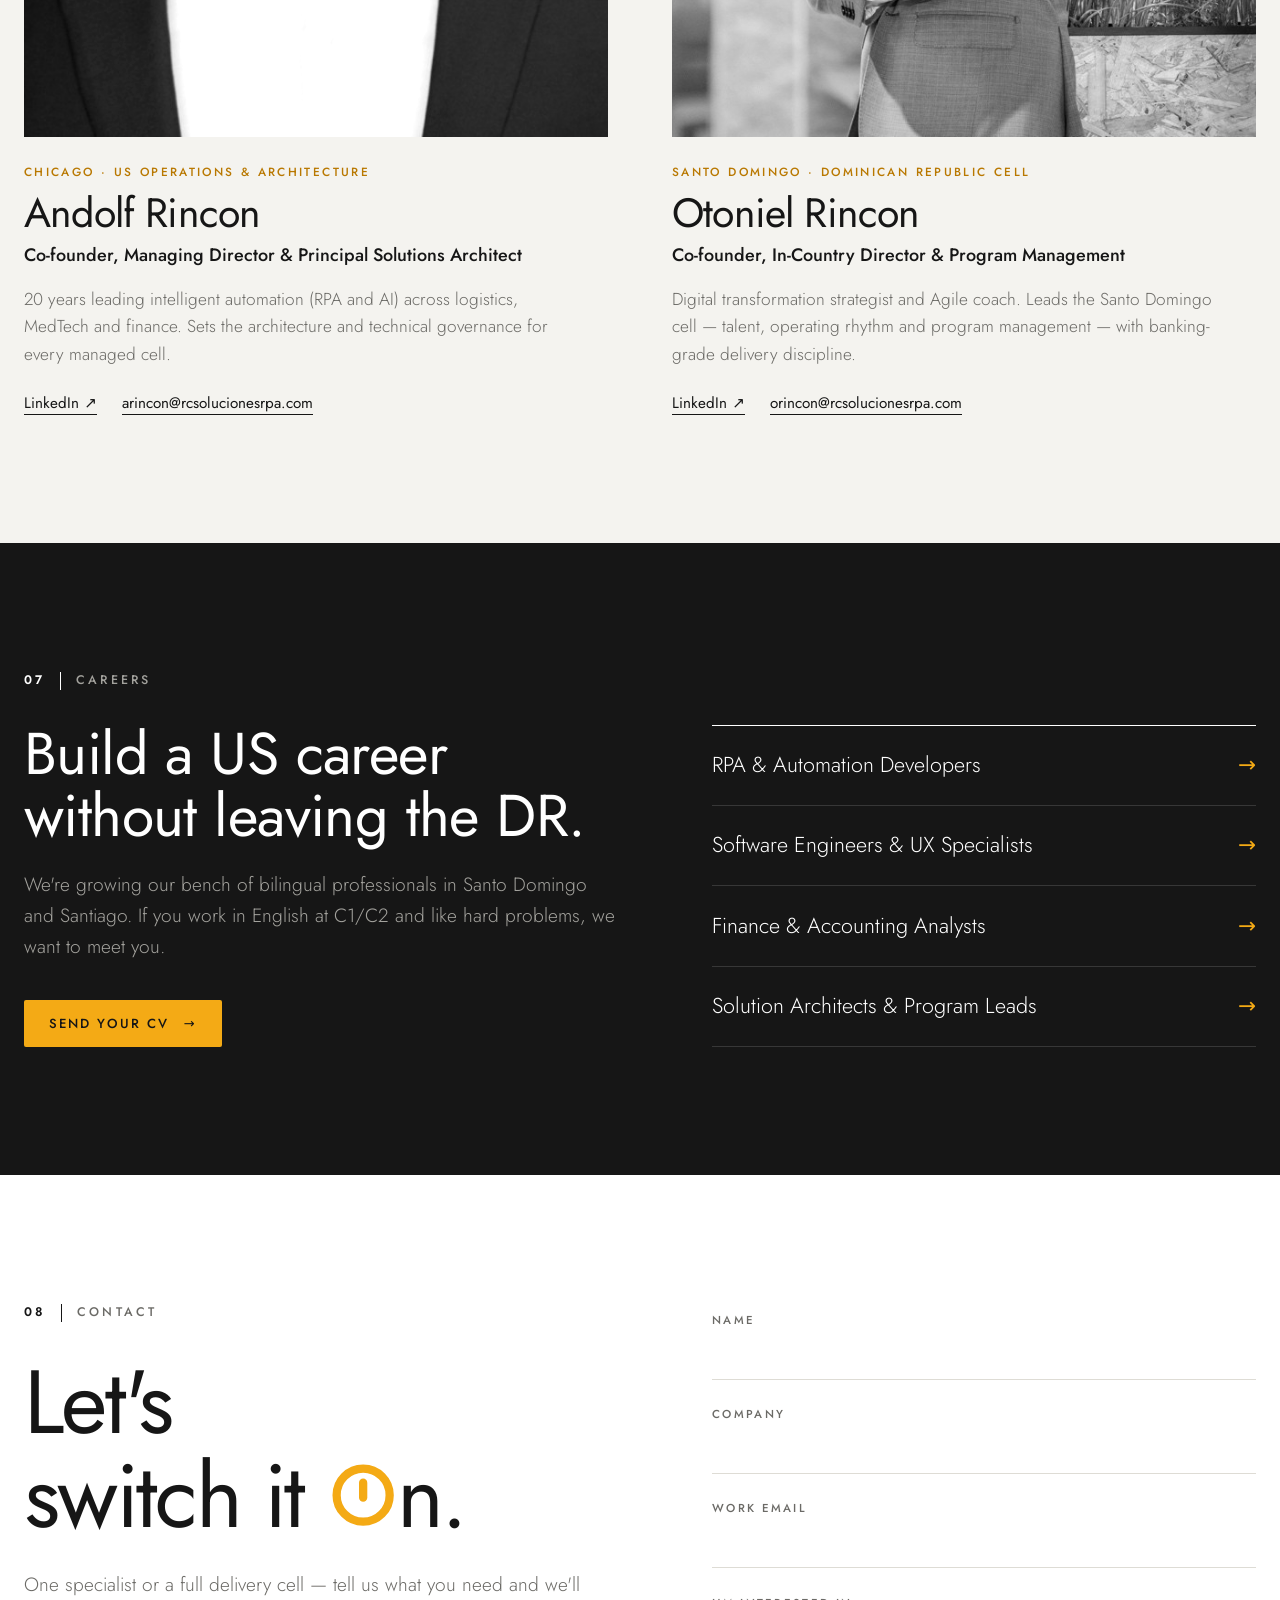
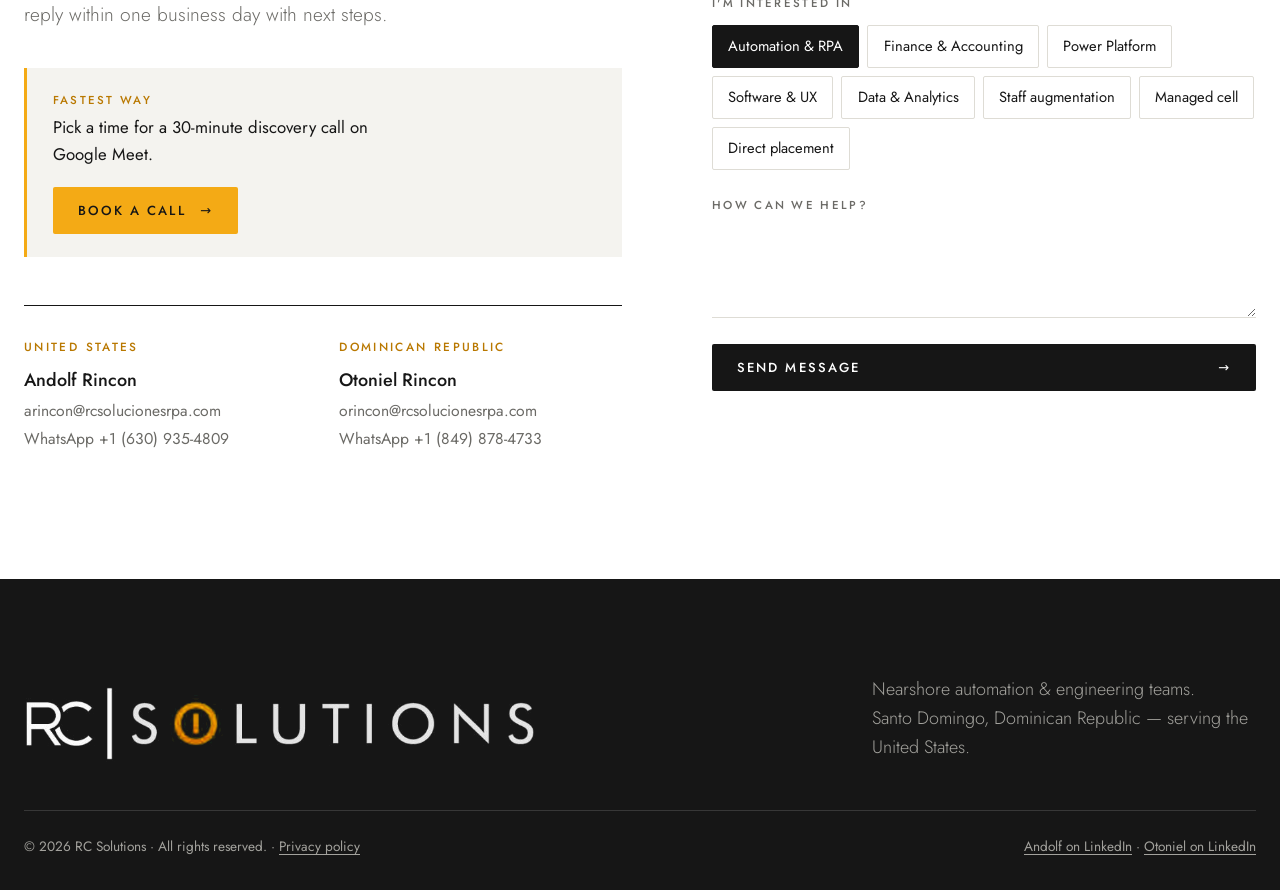
==== commit 11a50e87: "Bench: generalize profile details so candidates can't be traced to their CVs" ====
--- a/index.html
+++ b/index.html
@@ -243,50 +243,50 @@
           <article class="pro rv">
             <div class="pro__top"><span class="pro__id">RC-DE-01</span><span class="pro__lvl" data-i18n="bench.p1.lvl">Senior</span></div>
             <h3 data-i18n="bench.p1.t">Data Engineer &amp; Data Warehouse Architect</h3>
-            <p class="pro__yrs" data-i18n="bench.p1.y">30+ yrs in IT · 5+ yrs remote data engineering for US &amp; Puerto Rico clients</p>
-            <p class="pro__hl" data-i18n="bench.p1.h">Migrated legacy AS400 healthcare data to a modern platform; built Snowflake pipelines and star schemas for a US revenue-management product.</p>
-            <ul class="pro__stack"><li>Snowflake</li><li>SQL Server</li><li>SSIS</li><li>Python</li><li>IBM Db2 / AS400</li><li>AWS S3</li></ul>
+            <p class="pro__yrs" data-i18n="bench.p1.y">20+ yrs in data &amp; IT · remote delivery for US clients</p>
+            <p class="pro__hl" data-i18n="bench.p1.h">Leads legacy-to-cloud data migrations and builds modern warehouse pipelines and dimensional models for analytics teams.</p>
+            <ul class="pro__stack"><li>Snowflake</li><li>SQL Server</li><li>SSIS</li><li>Python</li><li>ETL / ELT</li><li>AWS</li></ul>
             <dl class="pro__meta">
-              <div><dt data-i18n="bench.ind">Industries</dt><dd data-i18n="bench.p1.i">US healthcare (claims &amp; benefits), hospitality</dd></div>
-              <div><dt data-i18n="bench.eng">English</dt><dd data-i18n="bench.p1.e">Native-level</dd></div>
+              <div><dt data-i18n="bench.ind">Industries</dt><dd data-i18n="bench.p1.i">Healthcare, hospitality, finance</dd></div>
+              <div><dt data-i18n="bench.eng">English</dt><dd data-i18n="bench.p1.e">Fluent</dd></div>
             </dl>
             <a href="#contact" class="pro__cta" data-bench="RC-DE-01"><span data-i18n="bench.cta">Request full profile</span> <i aria-hidden="true">→</i></a>
           </article>
 
           <article class="pro rv">
             <div class="pro__top"><span class="pro__id">RC-SE-02</span><span class="pro__lvl" data-i18n="bench.p2.lvl">Lead</span></div>
-            <h3 data-i18n="bench.p2.t">iOS &amp; Full-Stack Engineer</h3>
-            <p class="pro__yrs" data-i18n="bench.p2.y">14+ yrs · 5+ yrs leading iOS for a US product team</p>
-            <p class="pro__hl" data-i18n="bench.p2.h">Lead on a US training app rated 4.8★ with 1,100+ App Store reviews; shipped 10+ major features and led a UIKit-to-SwiftUI migration.</p>
-            <ul class="pro__stack"><li>Swift / SwiftUI</li><li>C# / .NET</li><li>Angular</li><li>Node.js / NestJS</li><li>PostgreSQL</li><li>Azure DevOps</li></ul>
+            <h3 data-i18n="bench.p2.t">Mobile &amp; Full-Stack Engineer</h3>
+            <p class="pro__yrs" data-i18n="bench.p2.y">10+ yrs · leads iOS development for a US product team</p>
+            <p class="pro__hl" data-i18n="bench.p2.h">Leads iOS on a highly rated US consumer app — ships major features end to end and modernizes the codebase — and also builds .NET and Node back ends.</p>
+            <ul class="pro__stack"><li>Swift / SwiftUI</li><li>C# / .NET</li><li>Angular</li><li>Node.js</li><li>PostgreSQL</li><li>CI/CD</li></ul>
             <dl class="pro__meta">
-              <div><dt data-i18n="bench.ind">Industries</dt><dd data-i18n="bench.p2.i">US consumer apps, banking, telecom, energy</dd></div>
+              <div><dt data-i18n="bench.ind">Industries</dt><dd data-i18n="bench.p2.i">Consumer apps, banking, telecom</dd></div>
               <div><dt data-i18n="bench.eng">English</dt><dd data-i18n="bench.p2.e">Full professional</dd></div>
             </dl>
             <a href="#contact" class="pro__cta" data-bench="RC-SE-02"><span data-i18n="bench.cta">Request full profile</span> <i aria-hidden="true">→</i></a>
           </article>
 
           <article class="pro rv">
-            <div class="pro__top"><span class="pro__id">RC-QA-03</span><span class="pro__lvl" data-i18n="bench.p3.lvl">5+ yrs</span></div>
-            <h3 data-i18n="bench.p3.t">Software QA Engineer — Fintech, Telecom &amp; AI</h3>
-            <p class="pro__yrs" data-i18n="bench.p3.y">Often the sole QA on cross-functional teams, owning the full test life cycle</p>
-            <p class="pro__hl" data-i18n="bench.p3.h">Validated payment and accounting integrations (Stripe, QuickBooks, Xero), enterprise telecom launches, and AI-assistant behavior through prompt testing.</p>
-            <ul class="pro__stack"><li>Postman / Bruno</li><li>Jira + Xray</li><li>TestRail</li><li>BrowserStack</li><li>SQL</li><li>Playwright</li></ul>
+            <div class="pro__top"><span class="pro__id">RC-QA-03</span><span class="pro__lvl" data-i18n="bench.p3.lvl">Mid–Senior</span></div>
+            <h3 data-i18n="bench.p3.t">QA Engineer — Fintech, Telecom &amp; AI</h3>
+            <p class="pro__yrs" data-i18n="bench.p3.y">Owns the full test life cycle on cross-functional teams</p>
+            <p class="pro__hl" data-i18n="bench.p3.h">Tests payment and accounting integrations, enterprise telecom releases and AI-assistant behavior across web, iOS and Android.</p>
+            <ul class="pro__stack"><li>Postman</li><li>Jira</li><li>TestRail</li><li>BrowserStack</li><li>SQL</li><li>Playwright</li></ul>
             <dl class="pro__meta">
-              <div><dt data-i18n="bench.ind">Industries</dt><dd data-i18n="bench.p3.i">US telecom, US SaaS, banking</dd></div>
+              <div><dt data-i18n="bench.ind">Industries</dt><dd data-i18n="bench.p3.i">Telecom, SaaS, banking</dd></div>
               <div><dt data-i18n="bench.eng">English</dt><dd data-i18n="bench.p3.e">Advanced</dd></div>
             </dl>
             <a href="#contact" class="pro__cta" data-bench="RC-QA-03"><span data-i18n="bench.cta">Request full profile</span> <i aria-hidden="true">→</i></a>
           </article>
 
           <article class="pro rv">
-            <div class="pro__top"><span class="pro__id">RC-QA-04</span><span class="pro__lvl" data-i18n="bench.p4.lvl">5+ yrs</span></div>
-            <h3 data-i18n="bench.p4.t">Software QA Engineer — Web, Mobile &amp; API</h3>
+            <div class="pro__top"><span class="pro__id">RC-QA-04</span><span class="pro__lvl" data-i18n="bench.p4.lvl">Mid-level</span></div>
+            <h3 data-i18n="bench.p4.t">QA Engineer — Web, Mobile &amp; API</h3>
             <p class="pro__yrs" data-i18n="bench.p4.y">Manual, regression and API testing in Agile teams</p>
-            <p class="pro__hl" data-i18n="bench.p4.h">Tested mobile-banking loan requests and a loyalty-rewards platform, then a US business-communication SaaS across web and mobile.</p>
-            <ul class="pro__stack"><li>Postman</li><li>Swagger</li><li>Azure DevOps</li><li>Jira</li><li>TestRail</li><li>PostgreSQL / MongoDB</li></ul>
+            <p class="pro__hl" data-i18n="bench.p4.h">Tests digital-banking features and customer-loyalty platforms, plus a US SaaS product across web and mobile.</p>
+            <ul class="pro__stack"><li>Postman</li><li>Swagger</li><li>Azure DevOps</li><li>Jira</li><li>TestRail</li><li>SQL / NoSQL</li></ul>
             <dl class="pro__meta">
-              <div><dt data-i18n="bench.ind">Industries</dt><dd data-i18n="bench.p4.i">Banking, US SaaS</dd></div>
+              <div><dt data-i18n="bench.ind">Industries</dt><dd data-i18n="bench.p4.i">Banking, SaaS</dd></div>
               <div><dt data-i18n="bench.eng">English</dt><dd data-i18n="bench.p4.e">Advanced</dd></div>
             </dl>
             <a href="#contact" class="pro__cta" data-bench="RC-QA-04"><span data-i18n="bench.cta">Request full profile</span> <i aria-hidden="true">→</i></a>
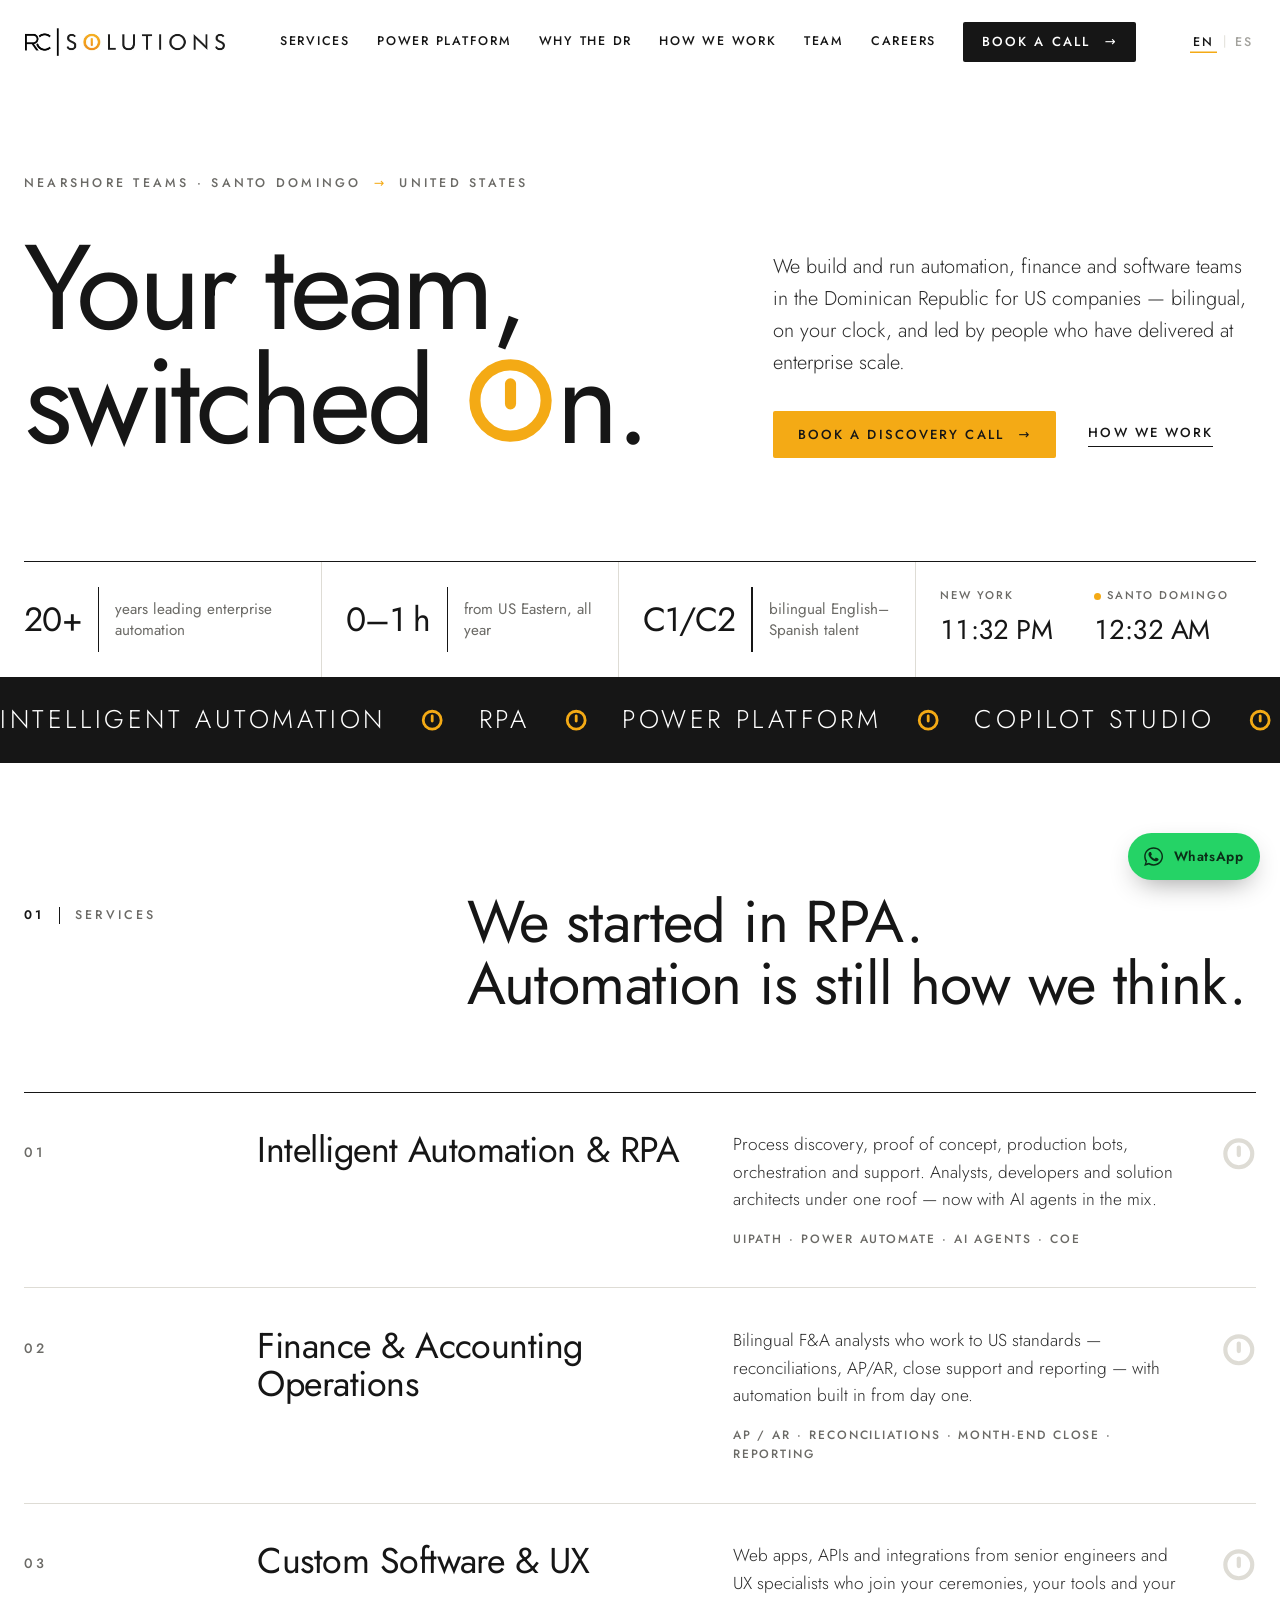
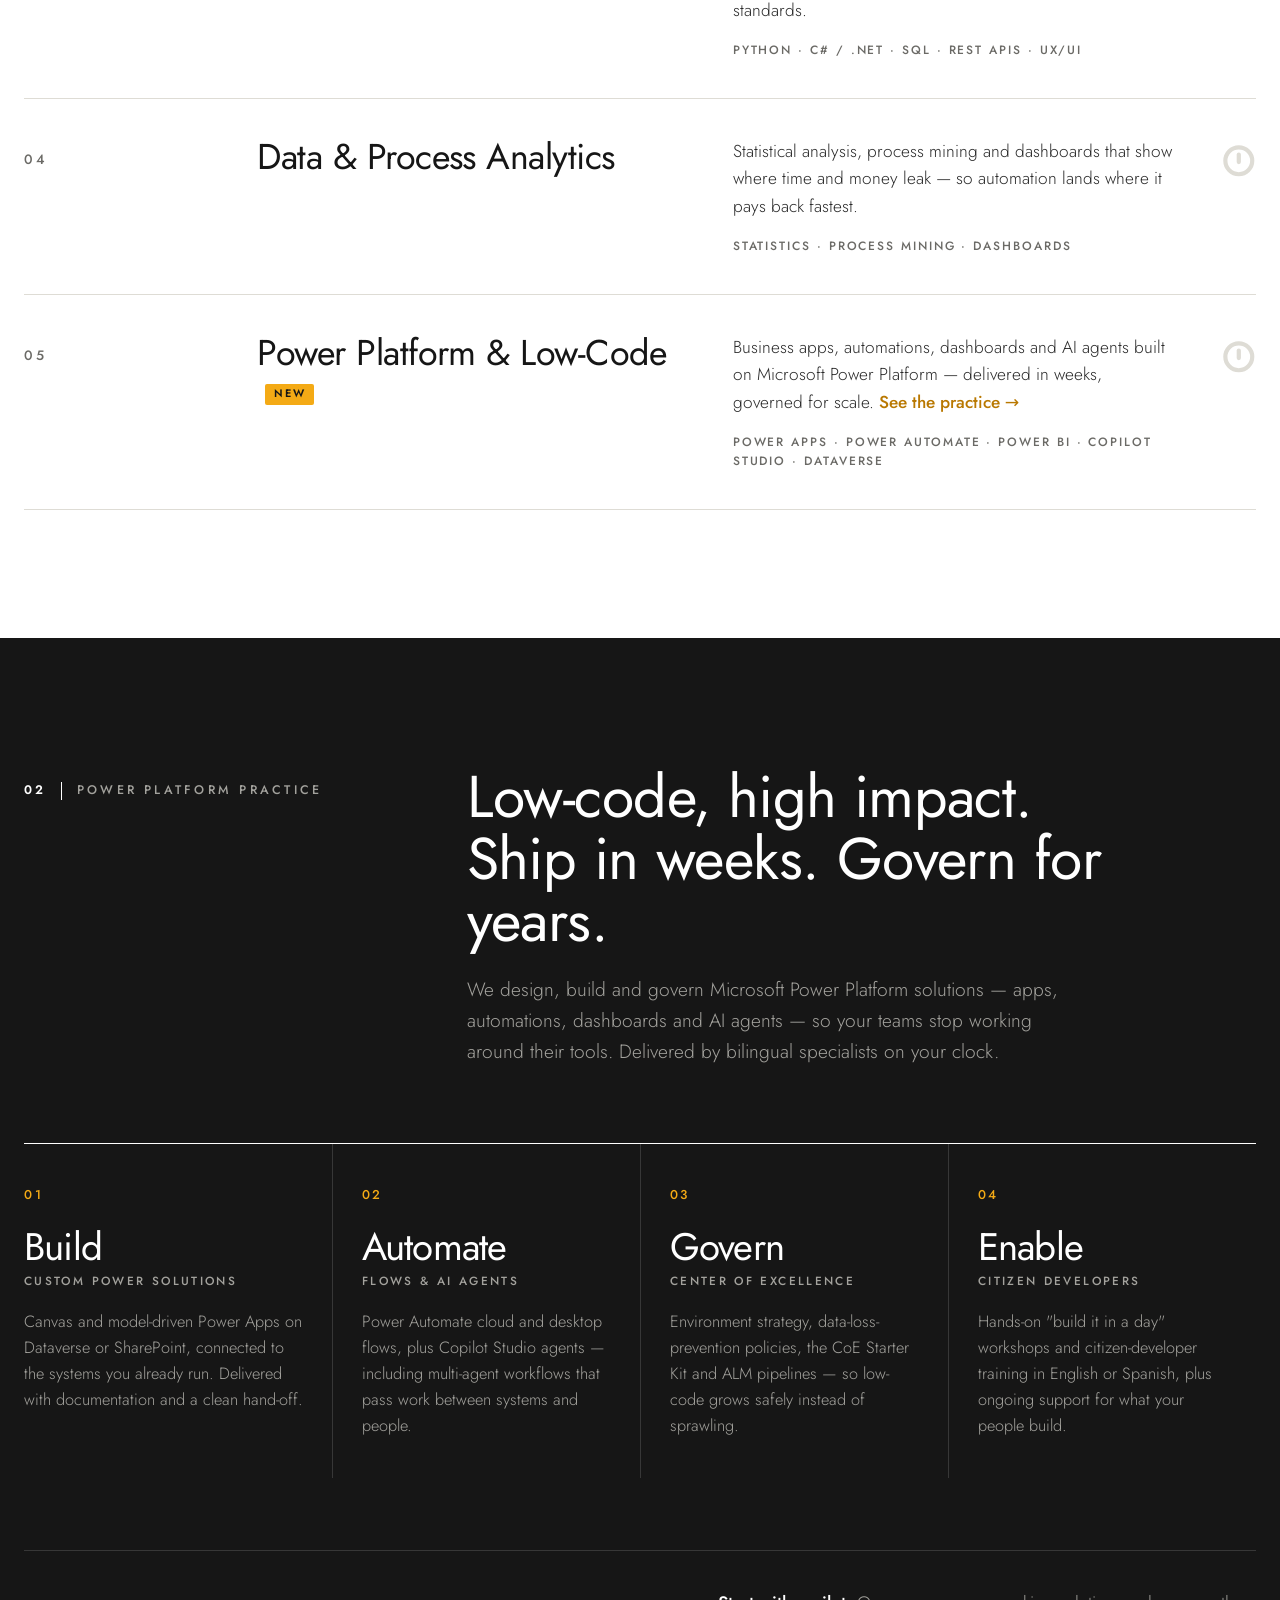
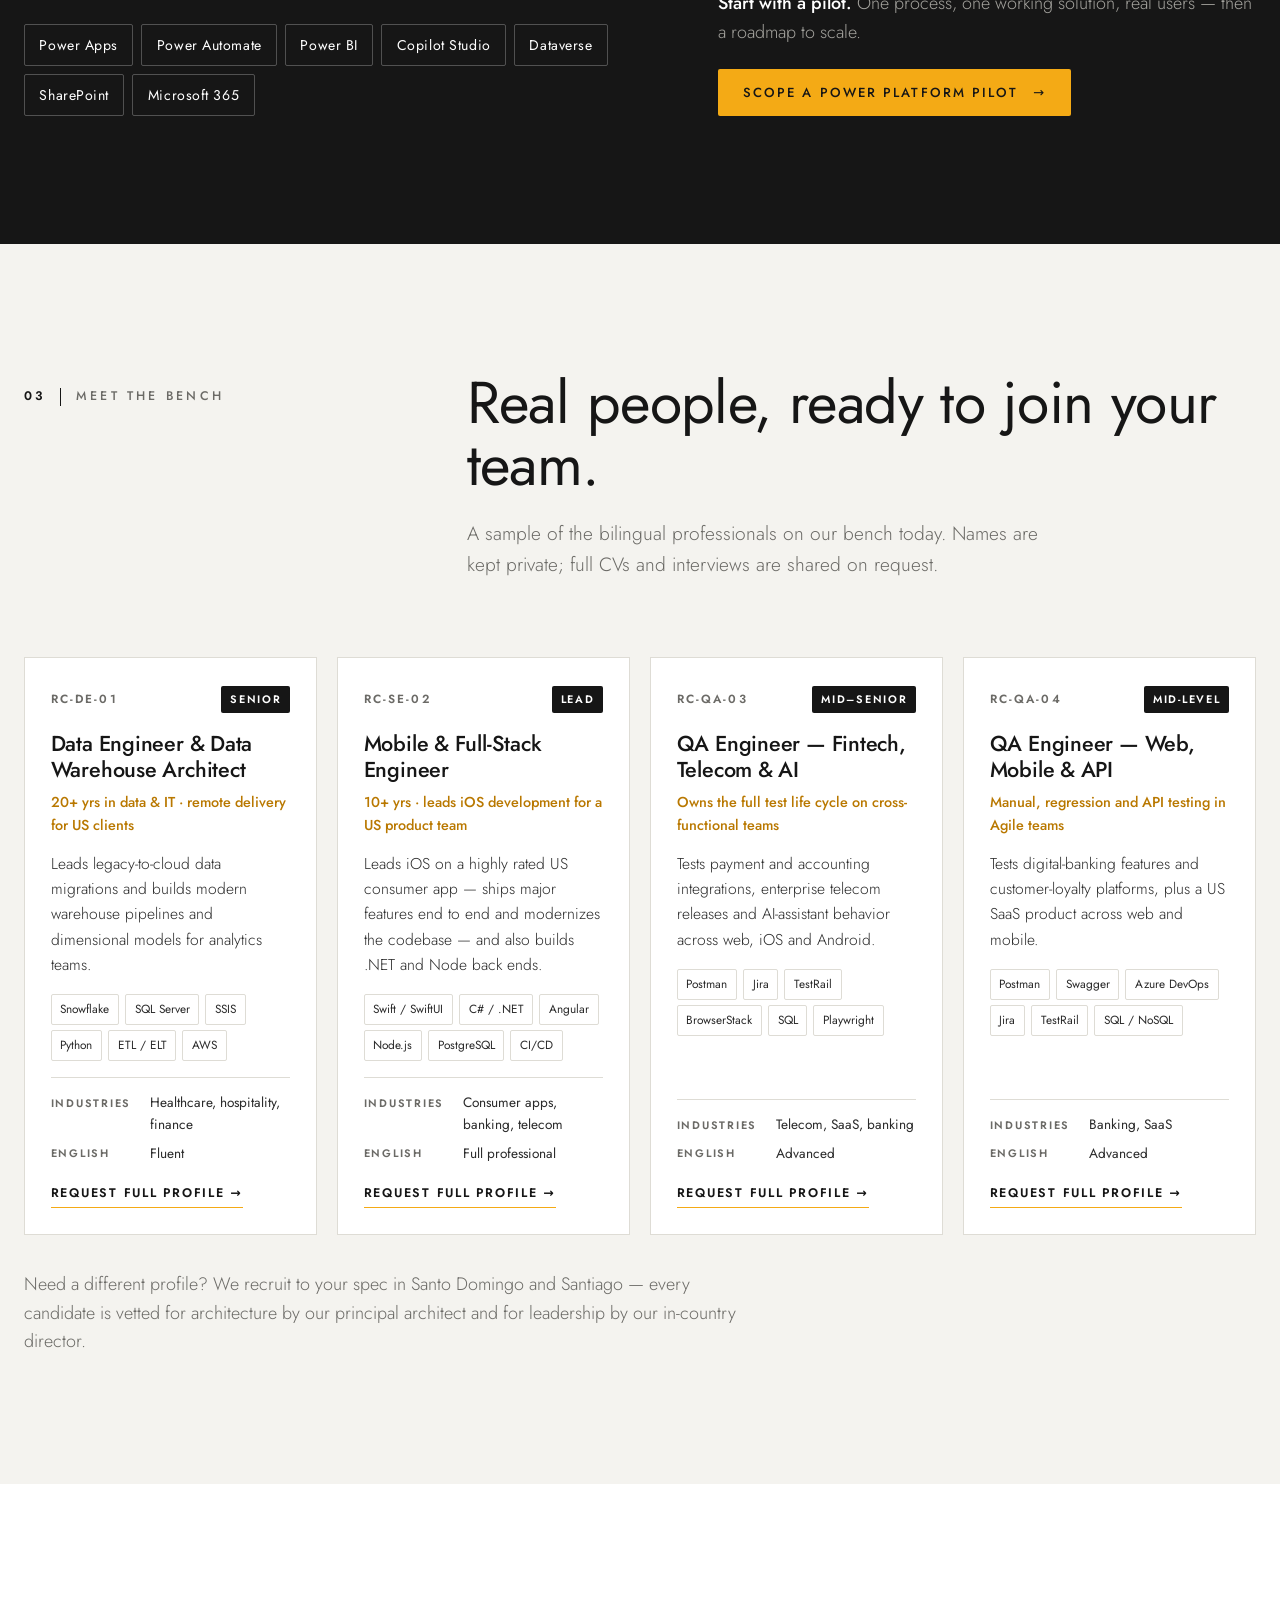
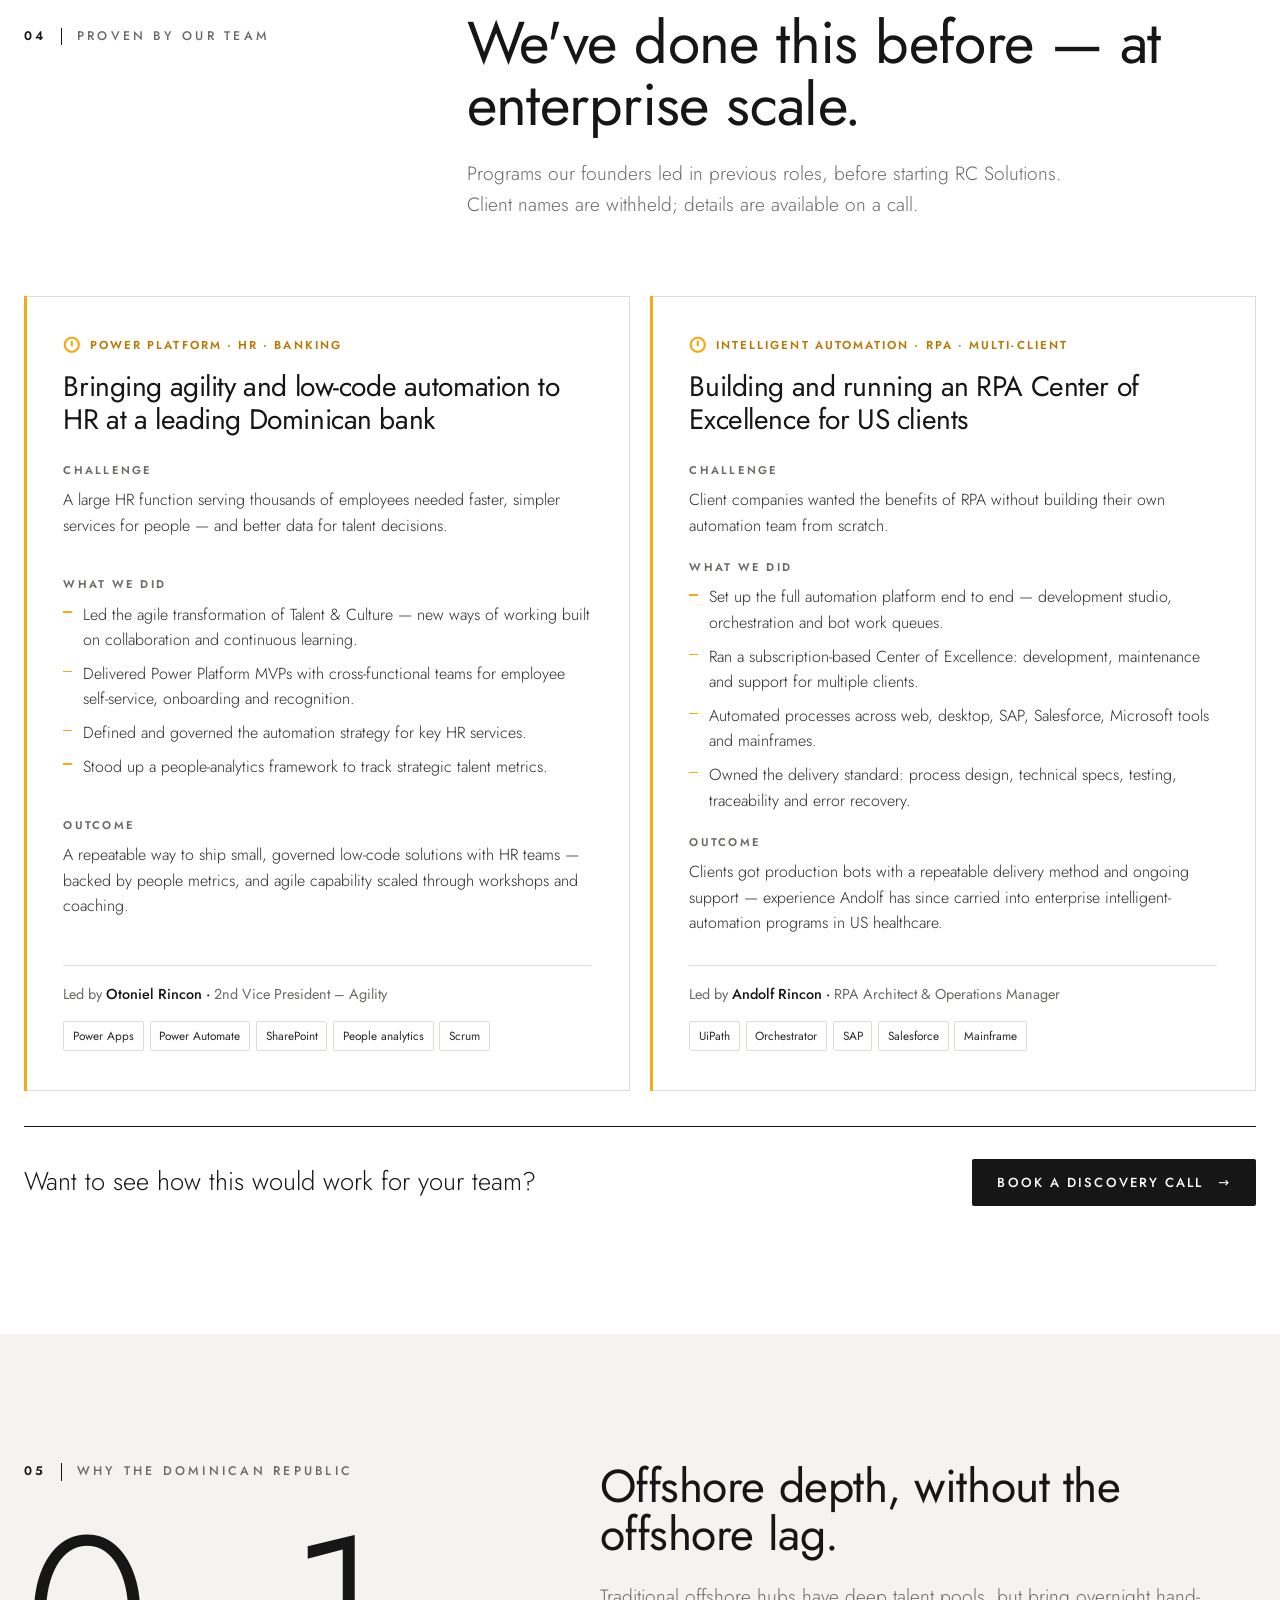
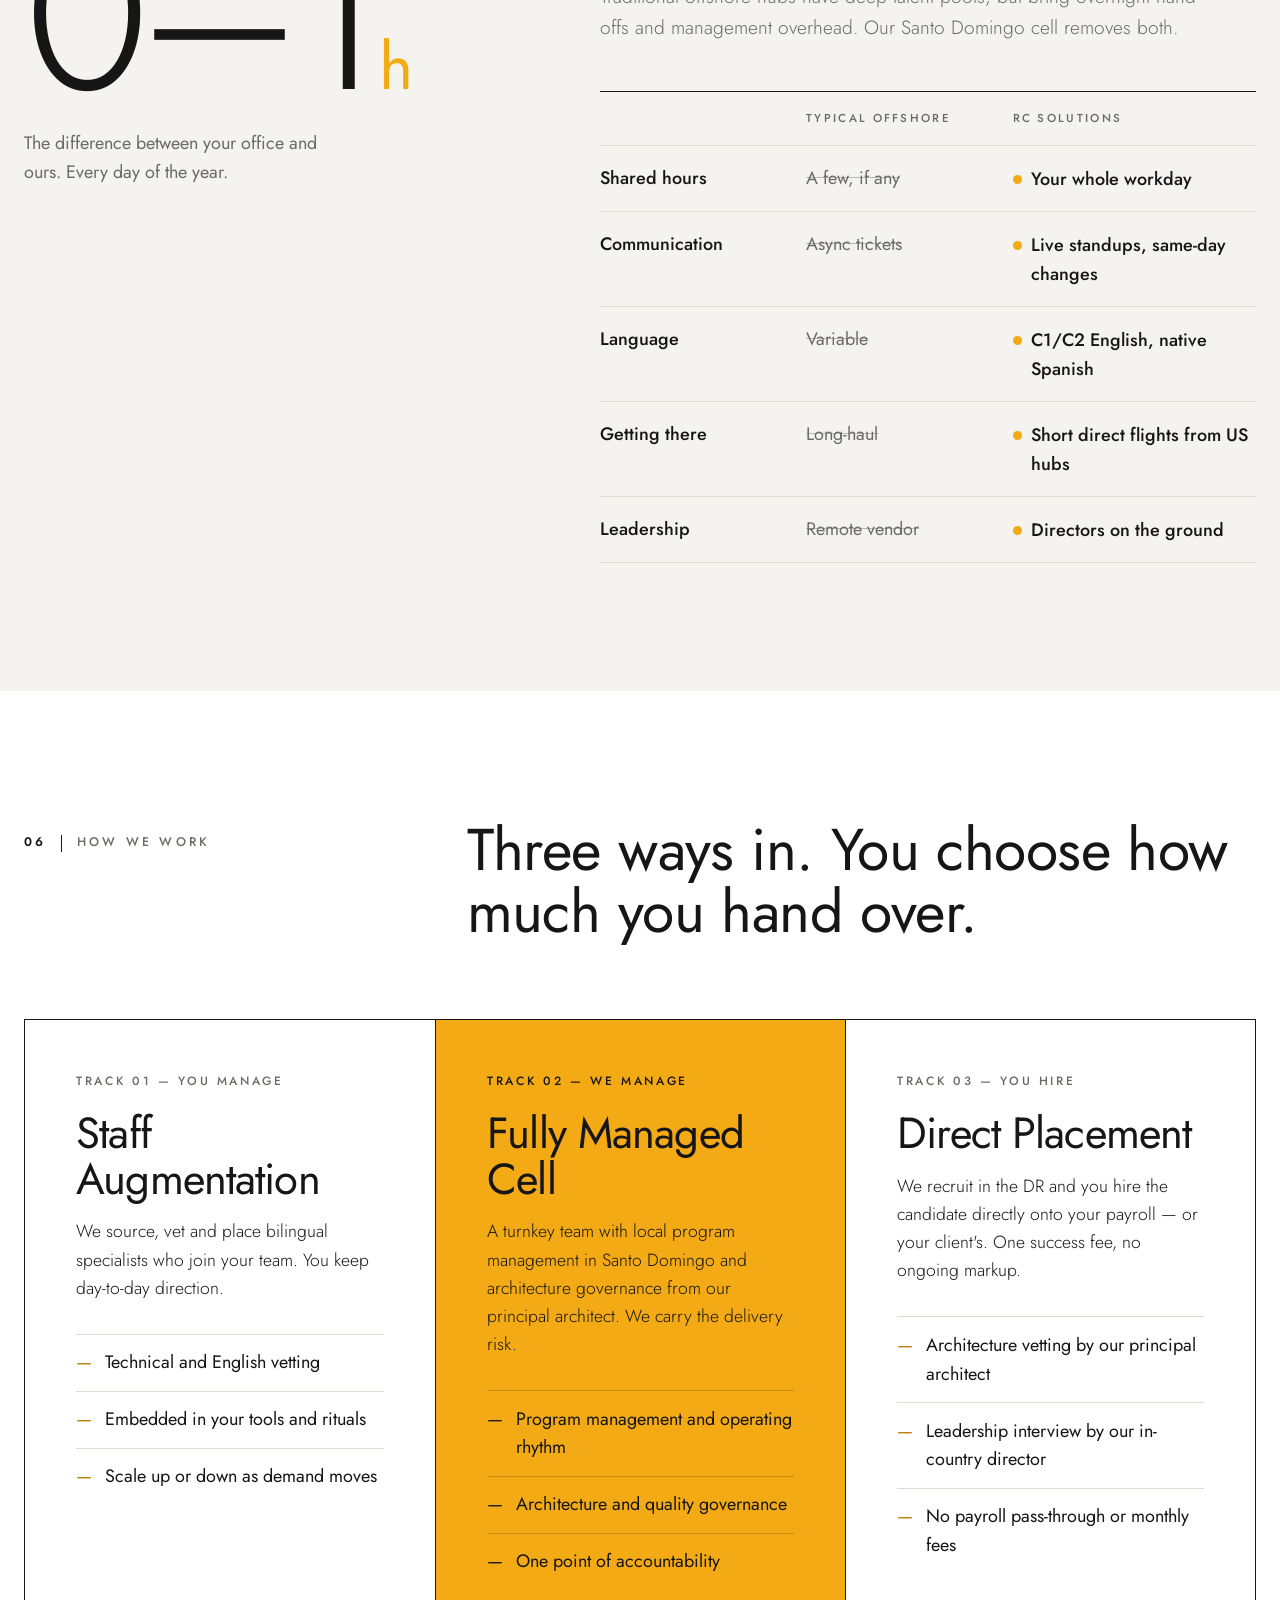
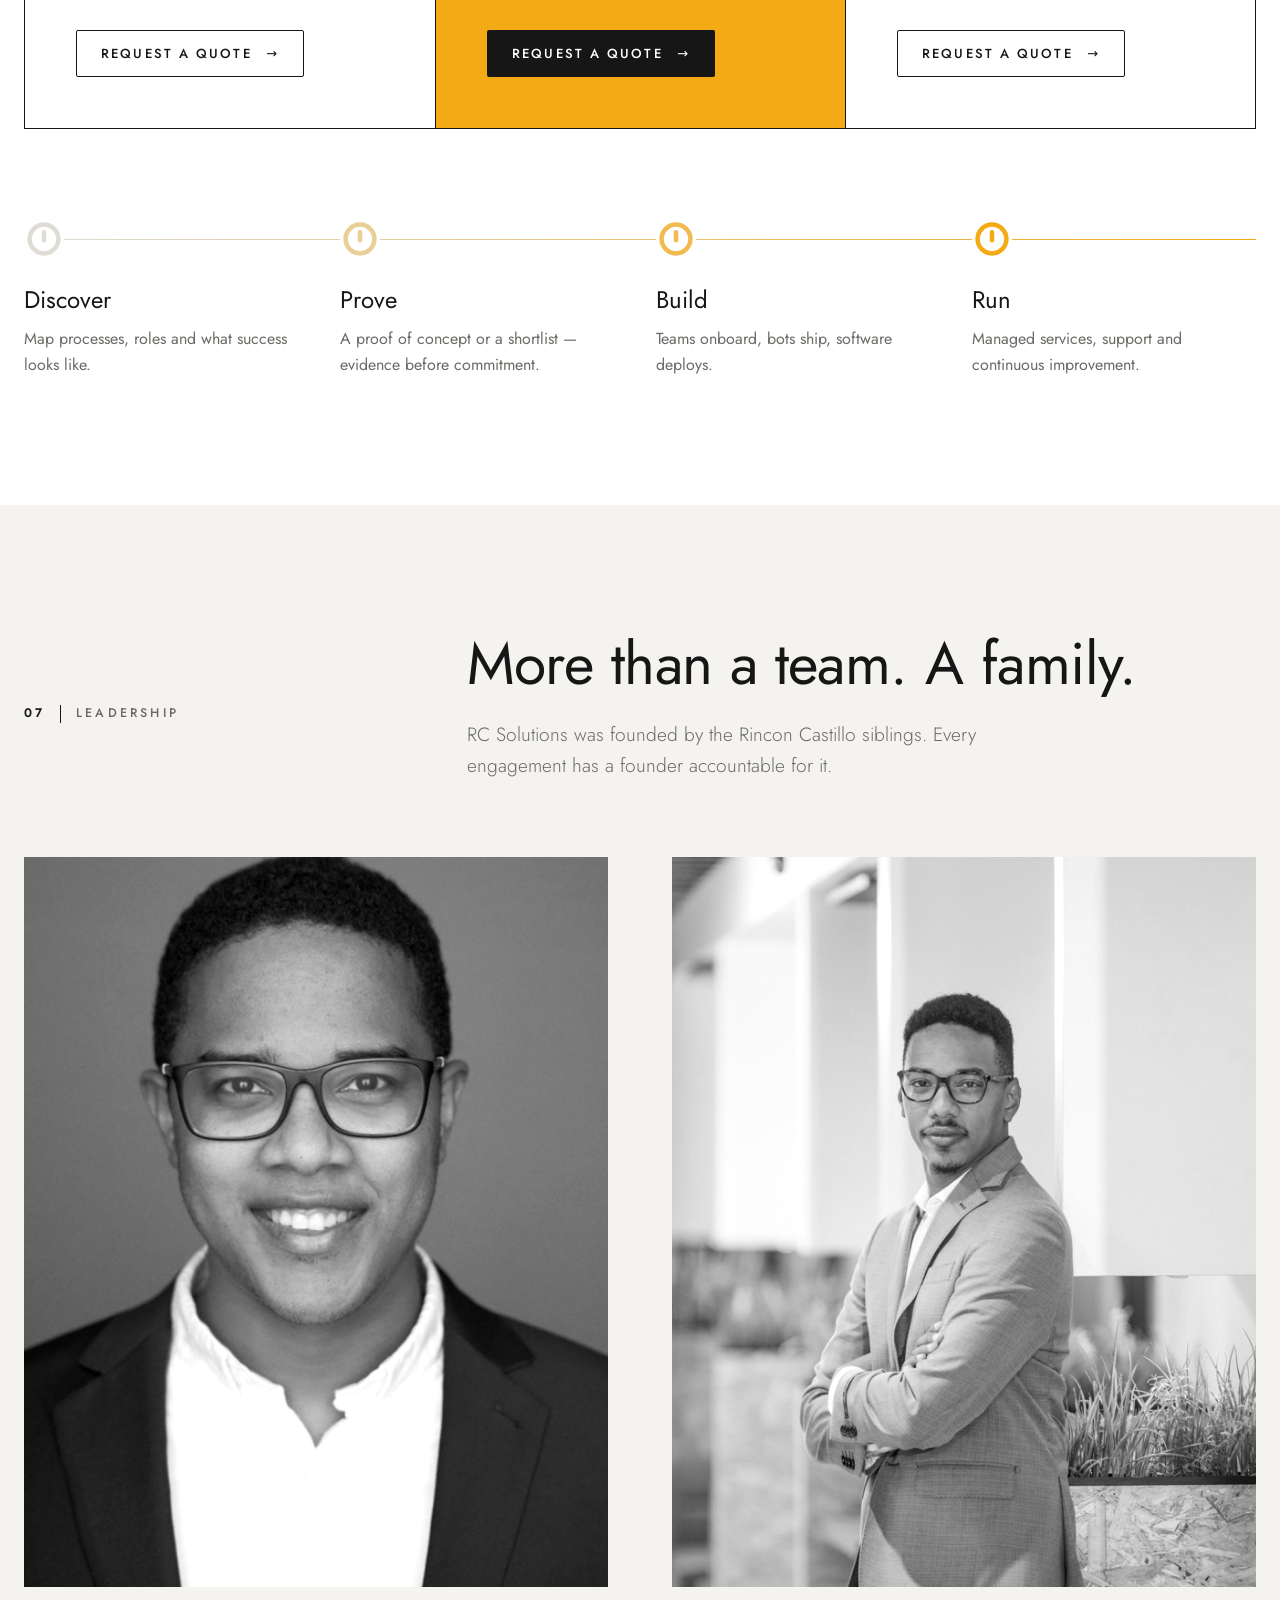
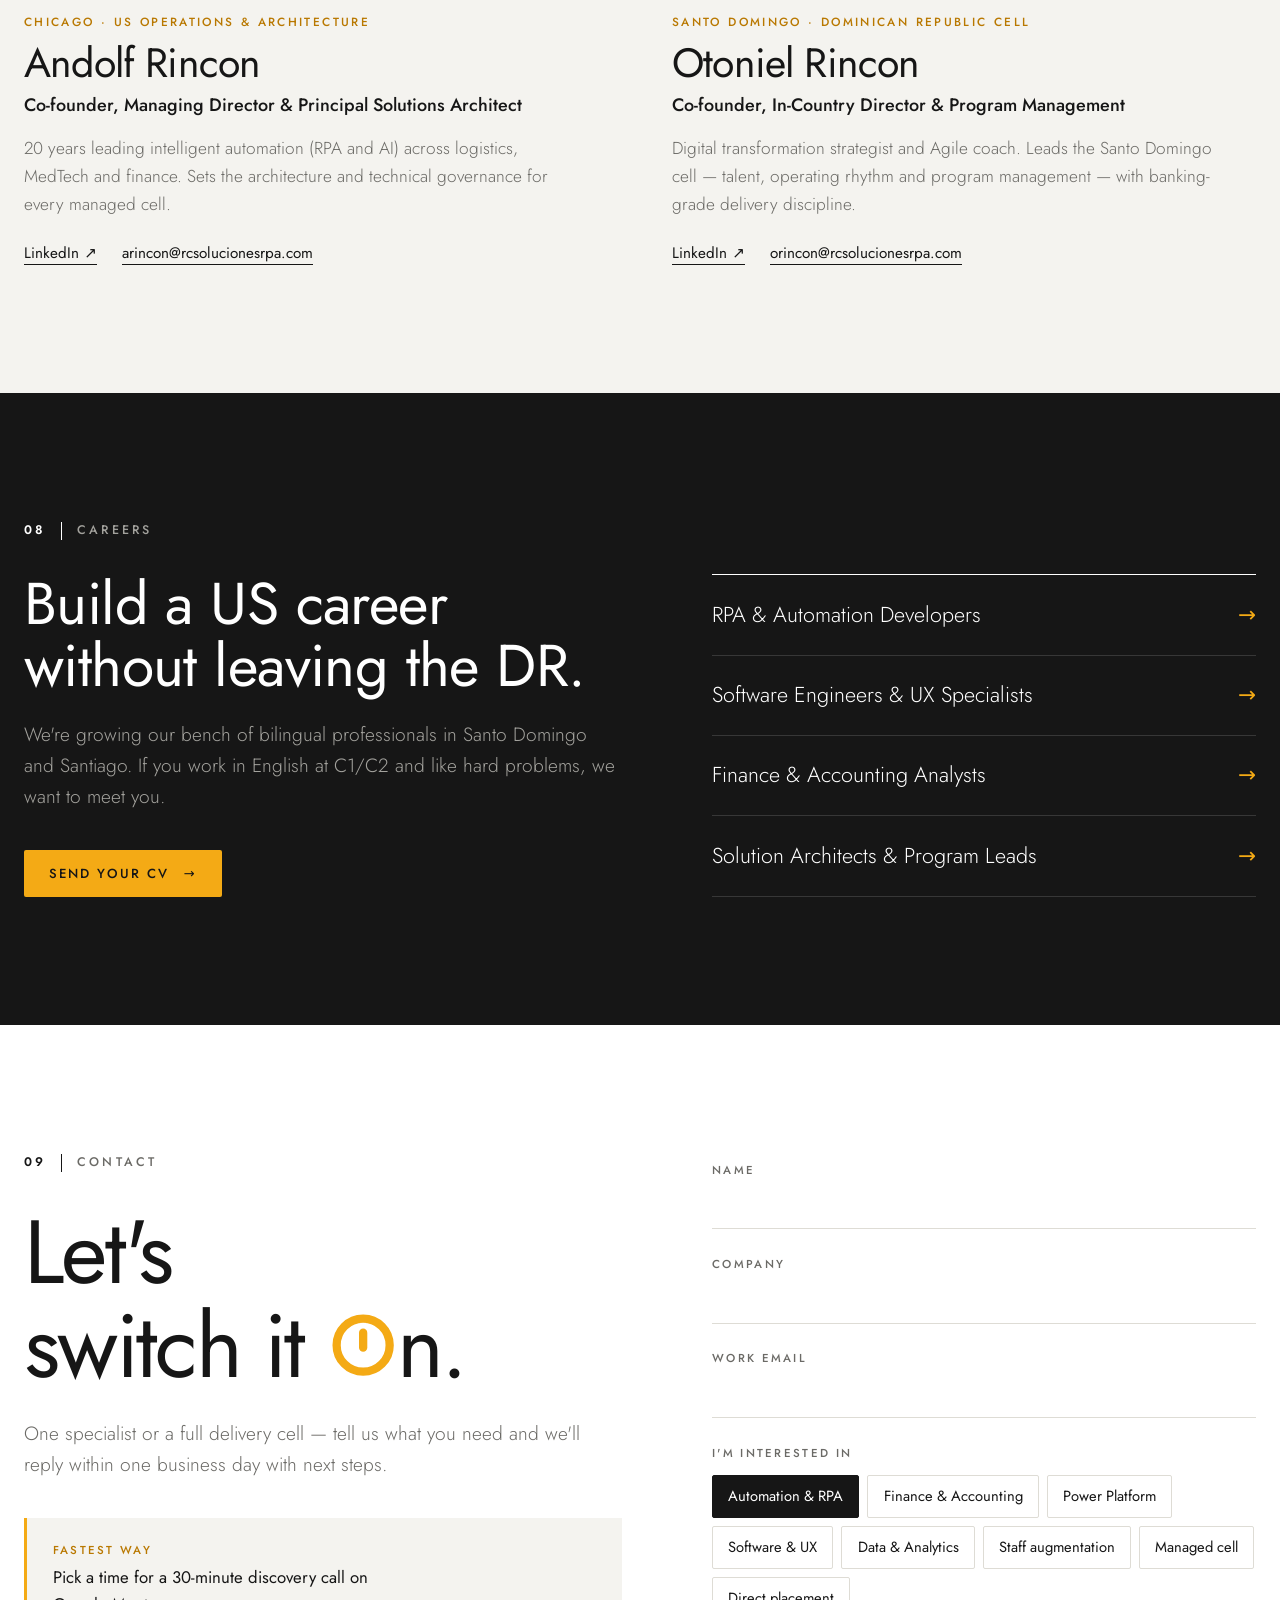
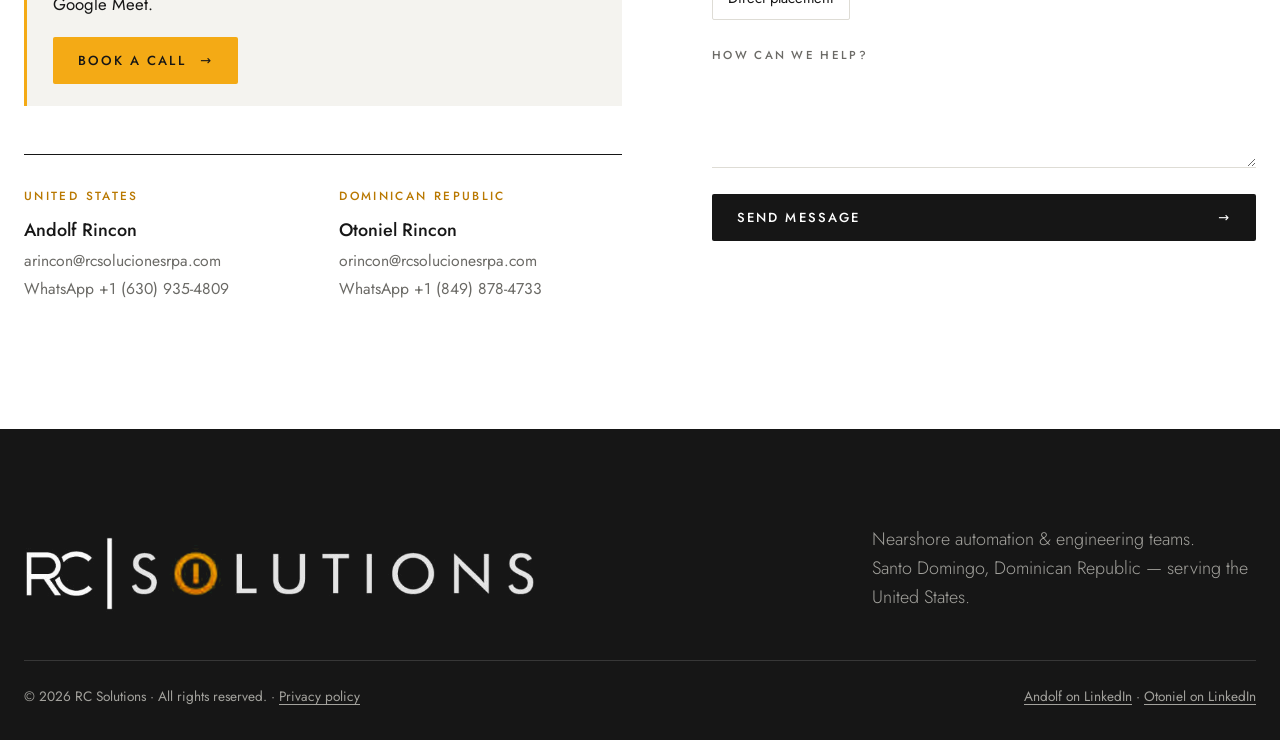
==== commit 1443a97c: "Add 'Proven by our team' case studies (EN/ES): HR Power Platform transformation and RPA Center of Ex" ====
--- a/index.html
+++ b/index.html
@@ -229,7 +229,7 @@
     </section>
 
     <!-- MEET THE BENCH (anonymized, with each person's consent) -->
-    <section class="sec" id="bench">
+    <section class="sec sec--stone" id="bench">
       <div class="wrap">
         <div class="sec__head rv">
           <p class="label"><span>03</span><i></i><span data-i18n="bench.label">Meet the bench</span></p>
@@ -297,11 +297,83 @@
       </div>
     </section>
 
+    <!-- CASE STUDIES (founder experience from previous roles; clients anonymized) -->
+    <section class="sec" id="cases">
+      <div class="wrap">
+        <div class="sec__head rv">
+          <p class="label"><span>04</span><i></i><span data-i18n="case.label">Proven by our team</span></p>
+          <div>
+            <h2 data-i18n="case.title">We've done this before — at enterprise scale.</h2>
+            <p class="lead cases__lead" data-i18n="case.lead">Programs our founders led in previous roles, before starting RC Solutions. Client names are withheld; details are available on a call.</p>
+          </div>
+        </div>
+
+        <div class="cases">
+          <article class="case rv">
+            <p class="case__tag"><svg aria-hidden="true"><use href="#pwr"/></svg><span data-i18n="case.c1.tag">Power Platform · HR · Banking</span></p>
+            <h3 data-i18n="case.c1.t">Bringing agility and low-code automation to HR at a leading Dominican bank</h3>
+            <div class="case__body">
+              <div>
+                <p class="case__k" data-i18n="case.ch">Challenge</p>
+                <p data-i18n="case.c1.ch">A large HR function serving thousands of employees needed faster, simpler services for people — and better data for talent decisions.</p>
+              </div>
+              <div>
+                <p class="case__k" data-i18n="case.did">What we did</p>
+                <ul>
+                  <li data-i18n="case.c1.d1">Led the agile transformation of Talent &amp; Culture — new ways of working built on collaboration and continuous learning.</li>
+                  <li data-i18n="case.c1.d2">Delivered Power Platform MVPs with cross-functional teams for employee self-service, onboarding and recognition.</li>
+                  <li data-i18n="case.c1.d3">Defined and governed the automation strategy for key HR services.</li>
+                  <li data-i18n="case.c1.d4">Stood up a people-analytics framework to track strategic talent metrics.</li>
+                </ul>
+              </div>
+              <div>
+                <p class="case__k" data-i18n="case.out">Outcome</p>
+                <p data-i18n="case.c1.o">A repeatable way to ship small, governed low-code solutions with HR teams — backed by people metrics, and agile capability scaled through workshops and coaching.</p>
+              </div>
+            </div>
+            <p class="case__by"><span data-i18n="case.by">Led by</span> Otoniel Rincon · <span data-i18n="case.c1.role">2nd Vice President – Agility</span></p>
+            <ul class="case__stack"><li>Power Apps</li><li>Power Automate</li><li>SharePoint</li><li>People analytics</li><li>Scrum</li></ul>
+          </article>
+
+          <article class="case rv">
+            <p class="case__tag"><svg aria-hidden="true"><use href="#pwr"/></svg><span data-i18n="case.c2.tag">Intelligent Automation · RPA · Multi-client</span></p>
+            <h3 data-i18n="case.c2.t">Building and running an RPA Center of Excellence for US clients</h3>
+            <div class="case__body">
+              <div>
+                <p class="case__k" data-i18n="case.ch">Challenge</p>
+                <p data-i18n="case.c2.ch">Client companies wanted the benefits of RPA without building their own automation team from scratch.</p>
+              </div>
+              <div>
+                <p class="case__k" data-i18n="case.did">What we did</p>
+                <ul>
+                  <li data-i18n="case.c2.d1">Set up the full automation platform end to end — development studio, orchestration and bot work queues.</li>
+                  <li data-i18n="case.c2.d2">Ran a subscription-based Center of Excellence: development, maintenance and support for multiple clients.</li>
+                  <li data-i18n="case.c2.d3">Automated processes across web, desktop, SAP, Salesforce, Microsoft tools and mainframes.</li>
+                  <li data-i18n="case.c2.d4">Owned the delivery standard: process design, technical specs, testing, traceability and error recovery.</li>
+                </ul>
+              </div>
+              <div>
+                <p class="case__k" data-i18n="case.out">Outcome</p>
+                <p data-i18n="case.c2.o">Clients got production bots with a repeatable delivery method and ongoing support — experience Andolf has since carried into enterprise intelligent-automation programs in US healthcare.</p>
+              </div>
+            </div>
+            <p class="case__by"><span data-i18n="case.by">Led by</span> Andolf Rincon · <span data-i18n="case.c2.role">RPA Architect &amp; Operations Manager</span></p>
+            <ul class="case__stack"><li>UiPath</li><li>Orchestrator</li><li>SAP</li><li>Salesforce</li><li>Mainframe</li></ul>
+          </article>
+        </div>
+
+        <div class="cases__cta rv">
+          <p data-i18n="case.cta.t">Want to see how this would work for your team?</p>
+          <a href="https://calendar.app.google/i1mKWbGwJPzinr4w7" target="_blank" rel="noopener" class="btn btn--ink" data-book><span data-i18n="case.cta.b">Book a discovery call</span> <i aria-hidden="true">→</i></a>
+        </div>
+      </div>
+    </section>
+
     <!-- WHY DR -->
     <section class="sec sec--stone" id="why">
       <div class="wrap why">
         <div class="why__left rv">
-          <p class="label"><span>04</span><i></i><span data-i18n="why.label">Why the Dominican Republic</span></p>
+          <p class="label"><span>05</span><i></i><span data-i18n="why.label">Why the Dominican Republic</span></p>
           <p class="why__big">0–1<small>h</small></p>
           <p class="why__cap" data-i18n="why.cap">The difference between your office and ours. Every day of the year.</p>
         </div>
@@ -324,7 +396,7 @@
     <section class="sec" id="models">
       <div class="wrap">
         <div class="sec__head rv">
-          <p class="label"><span>05</span><i></i><span data-i18n="mod.label">How we work</span></p>
+          <p class="label"><span>06</span><i></i><span data-i18n="mod.label">How we work</span></p>
           <h2 data-i18n="mod.title">Three ways in. You choose how much you hand over.</h2>
         </div>
 
@@ -377,7 +449,7 @@
     <section class="sec sec--stone" id="team">
       <div class="wrap">
         <div class="team__head rv">
-          <p class="label"><span>06</span><i></i><span data-i18n="team.label">Leadership</span></p>
+          <p class="label"><span>07</span><i></i><span data-i18n="team.label">Leadership</span></p>
           <h2 data-i18n="team.title">More than a team. A family.</h2>
           <p class="lead" data-i18n="team.lead">RC Solutions was founded by the Rincon Castillo siblings. Every engagement has a founder accountable for it.</p>
         </div>
@@ -412,7 +484,7 @@
     <section class="sec sec--ink" id="careers">
       <div class="wrap careers">
         <div class="rv">
-          <p class="label label--light"><span>07</span><i></i><span data-i18n="car.label">Careers</span></p>
+          <p class="label label--light"><span>08</span><i></i><span data-i18n="car.label">Careers</span></p>
           <h2 data-i18n="car.title">Build a US career without leaving the DR.</h2>
           <p class="lead" data-i18n="car.lead">We're growing our bench of bilingual professionals in Santo Domingo and Santiago. If you work in English at C1/C2 and like hard problems, we want to meet you.</p>
           <a class="btn btn--orange" href="mailto:orincon@rcsolucionesrpa.com?subject=Careers%20%E2%80%94%20RC%20Solutions"><span data-i18n="car.cta">Send your CV</span> <i aria-hidden="true">→</i></a>
@@ -430,7 +502,7 @@
     <section class="sec" id="contact">
       <div class="wrap contact">
         <div class="rv">
-          <p class="label"><span>08</span><i></i><span data-i18n="con.label">Contact</span></p>
+          <p class="label"><span>09</span><i></i><span data-i18n="con.label">Contact</span></p>
           <h2 class="contact__title" data-i18n="con.title">Let's <span class="nw">switch it <span class="o"><svg><use href="#pwr"/></svg></span>n.</span></h2>
           <p class="lead" data-i18n="con.lead">One specialist or a full delivery cell — tell us what you need and we'll reply within one business day with next steps.</p>
           <div class="book">
--- a/styles.css
+++ b/styles.css
@@ -198,6 +198,27 @@
 .pro__cta:hover i { margin-left: .3rem; }
 .bench__foot { margin-top: 2.2rem; max-width: 46rem; color: var(--grey); font-weight: 300; }
 
+/* ---------- Case studies ---------- */
+.cases__lead { margin-top: 1.4rem; }
+.cases { display: grid; grid-template-columns: 1fr 1fr; gap: 1.25rem; }
+.case { display: flex; flex-direction: column; padding: clamp(1.8rem, 3vw, 2.6rem); border: 1px solid var(--line); background: var(--white); position: relative; }
+.case::before { content: ""; position: absolute; left: -1px; top: -1px; bottom: -1px; width: 3px; background: var(--orange); }
+.case__tag { display: flex; align-items: center; gap: .55rem; font-size: .72rem; font-weight: 600; letter-spacing: .18em; text-transform: uppercase; color: var(--orange-ink); }
+.case__tag svg { width: 1.1rem; height: 1.1rem; color: var(--orange); flex: none; }
+.case h3 { font-size: clamp(1.5rem, 2.2vw, 1.95rem); font-weight: 400; line-height: 1.18; letter-spacing: -0.015em; margin: 1rem 0 1.6rem; }
+.case__body { display: grid; gap: 1.3rem; flex: 1; }
+.case__k { font-size: .7rem; font-weight: 600; letter-spacing: .2em; text-transform: uppercase; color: var(--grey); margin-bottom: .45rem; }
+.case__body p:not(.case__k), .case__body li { font-weight: 300; color: var(--ink-2); font-size: 1rem; }
+.case__body ul { display: grid; gap: .5rem; }
+.case__body li { position: relative; padding-left: 1.2rem; }
+.case__body li::before { content: ""; position: absolute; left: 0; top: .62em; width: .55rem; height: 1.5px; background: var(--orange); }
+.case__by { margin-top: 1.8rem; padding-top: 1.1rem; border-top: 1px solid var(--line); font-size: .9rem; font-weight: 500; }
+.case__by span { font-weight: 400; color: var(--grey); }
+.case__stack { display: flex; flex-wrap: wrap; gap: .35rem; margin-top: .9rem; }
+.case__stack li { font-size: .74rem; padding: .3rem .55rem; border: 1px solid var(--line); border-radius: 2px; color: var(--ink-2); }
+.cases__cta { display: flex; align-items: center; justify-content: space-between; flex-wrap: wrap; gap: 1rem 2rem; margin-top: 2.2rem; padding-top: 2rem; border-top: 1.5px solid var(--ink); }
+.cases__cta p { font-size: clamp(1.2rem, 2vw, 1.6rem); font-weight: 300; }
+
 /* ---------- Why ---------- */
 .why { display: grid; grid-template-columns: 1fr 1.35fr; gap: clamp(3rem, 7vw, 7rem); align-items: start; }
 .why__left { position: sticky; top: calc(var(--hh) + 3rem); }
@@ -349,6 +370,7 @@
 }
 @media (max-width: 1279px) { .bench { grid-template-columns: 1fr 1fr; } }
 @media (max-width: 680px) { .bench { grid-template-columns: 1fr; } }
+@media (max-width: 960px) { .cases { grid-template-columns: 1fr; } }
 
 /* compact (☰) menu whenever the full menu can't fit on one line */
 @media (max-width: 1279px) {
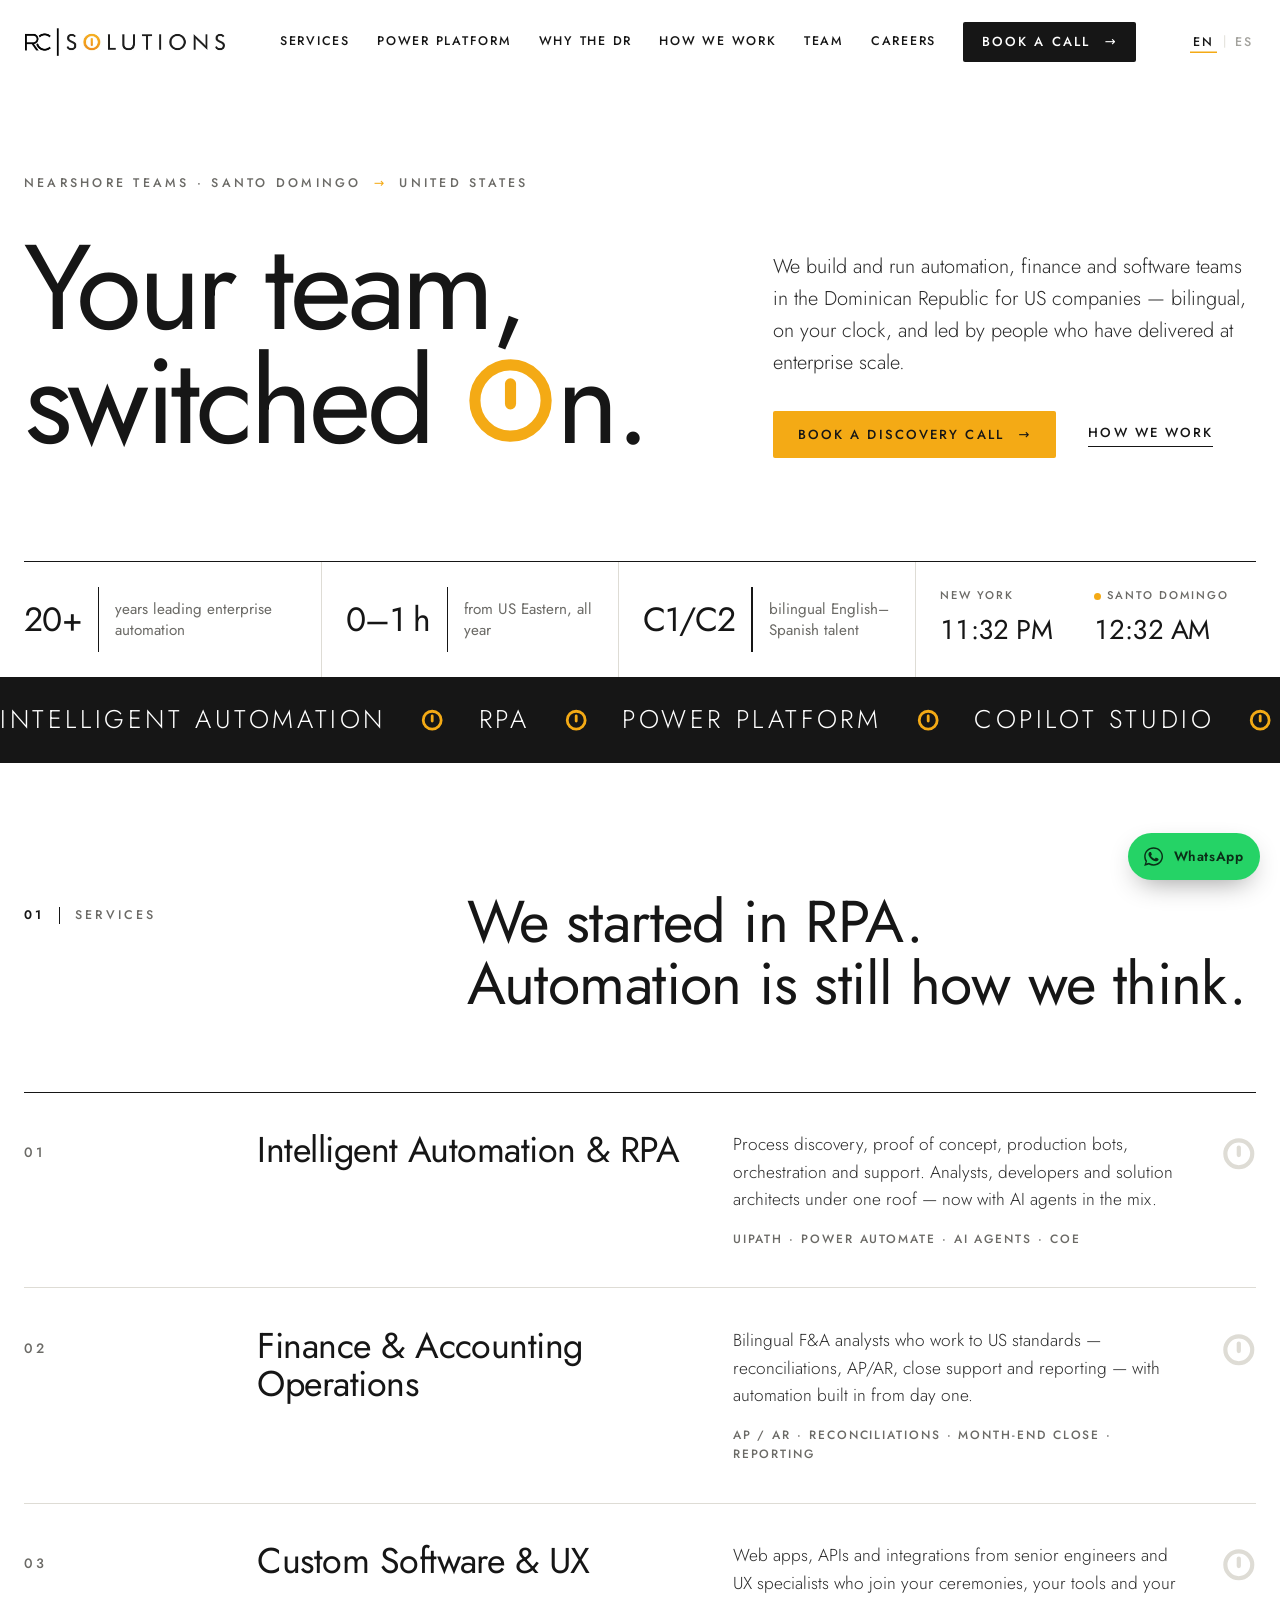
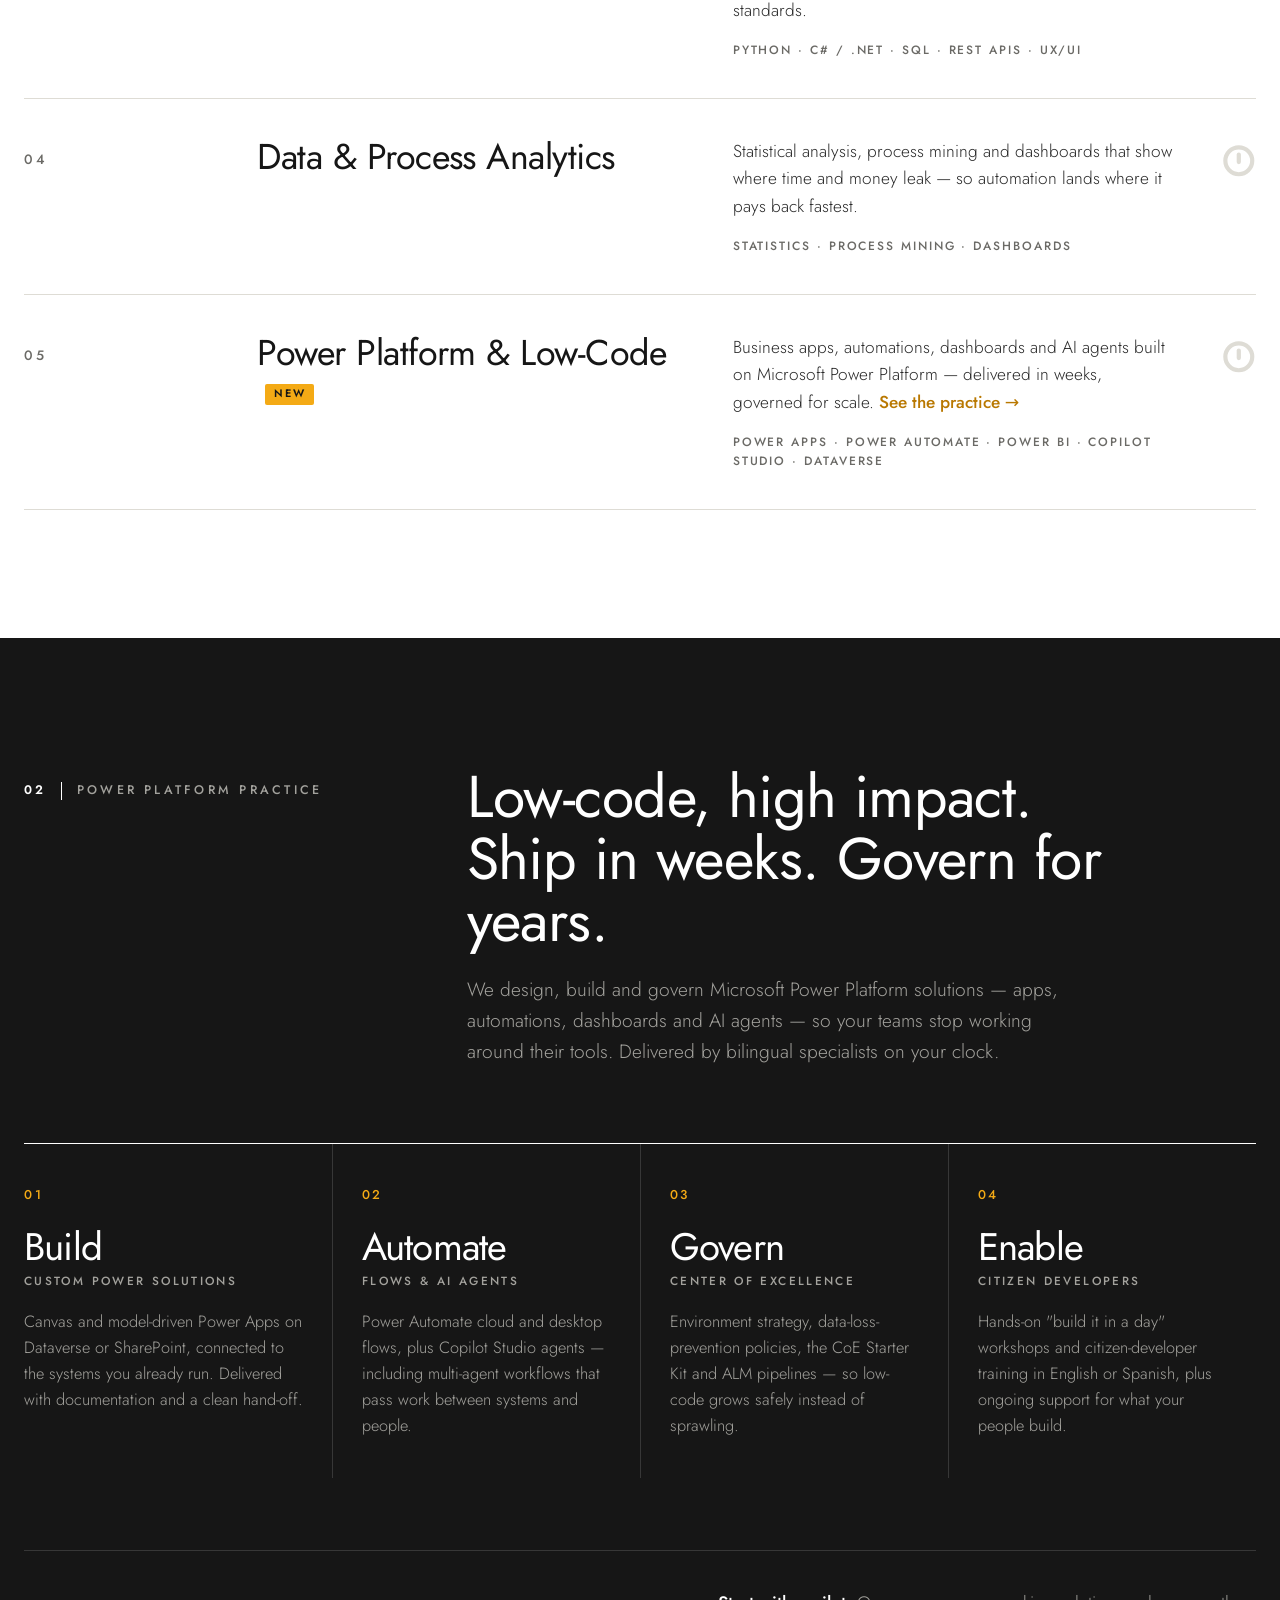
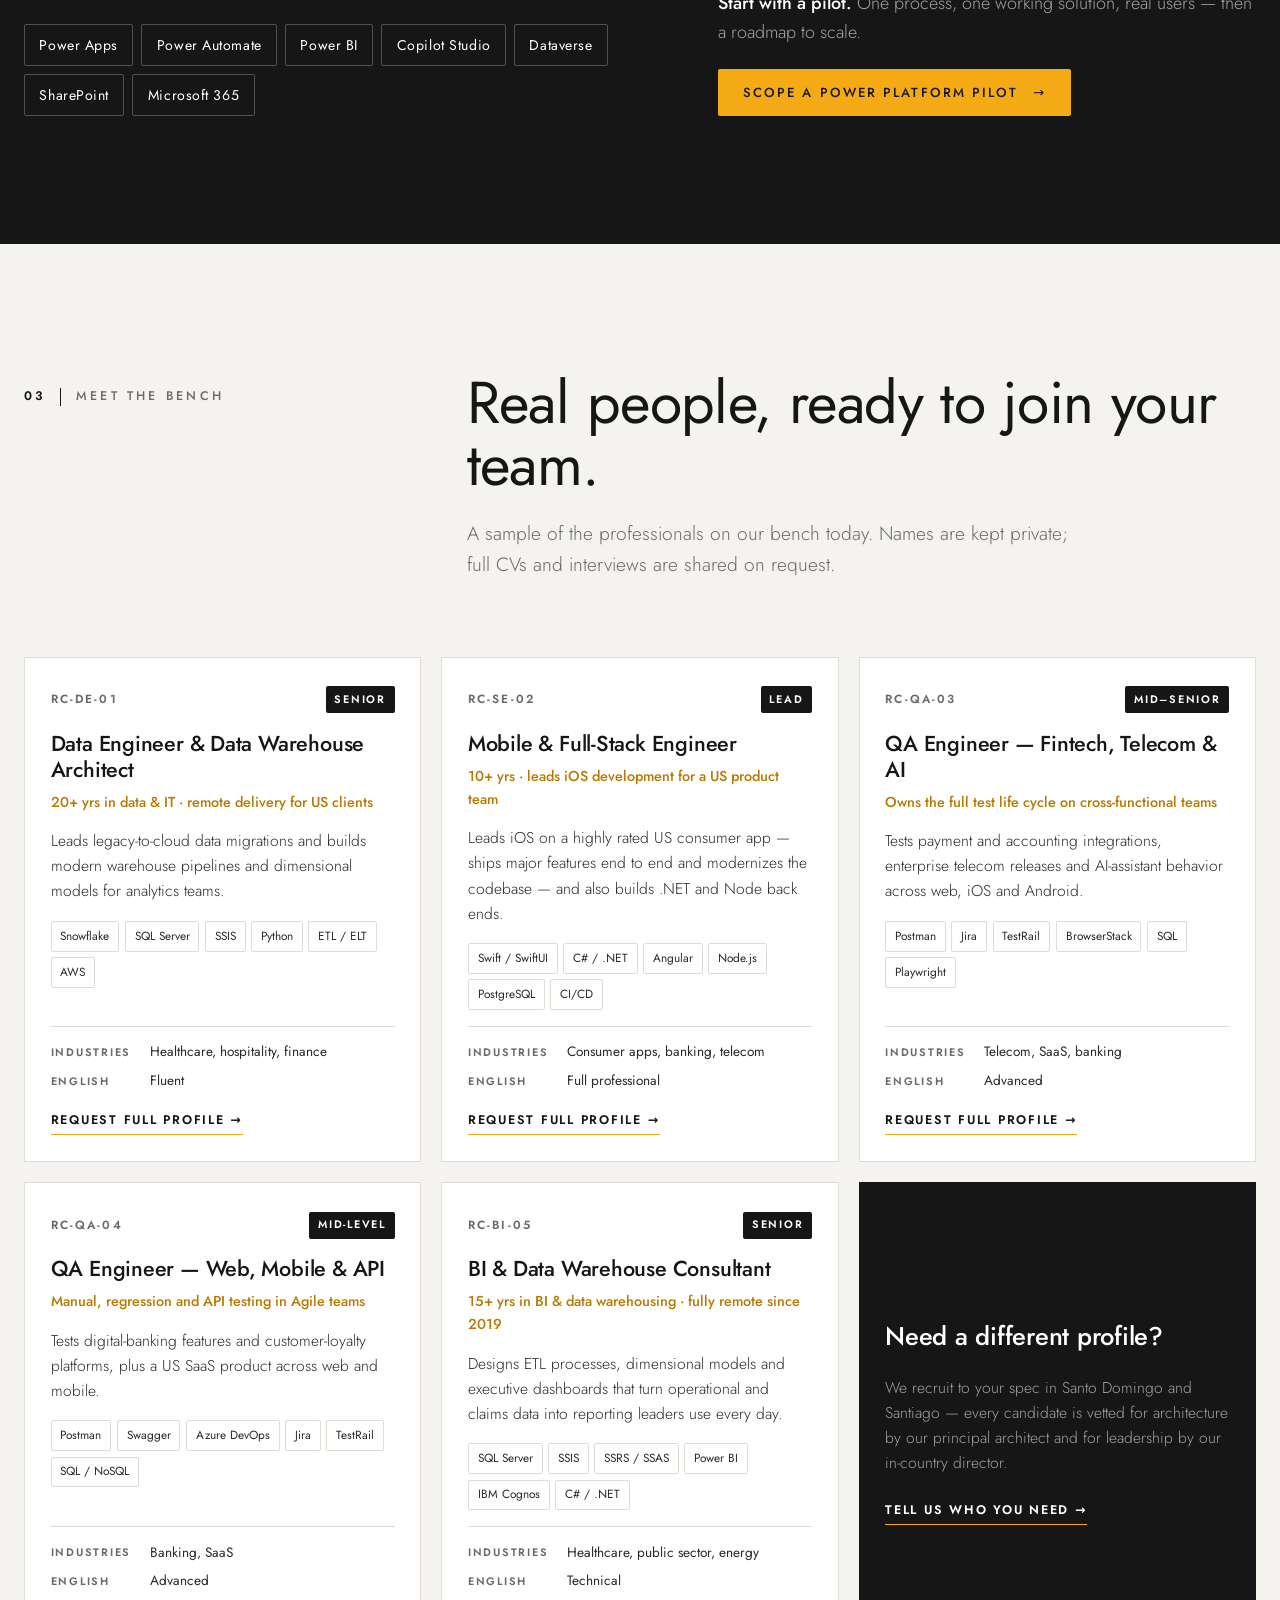
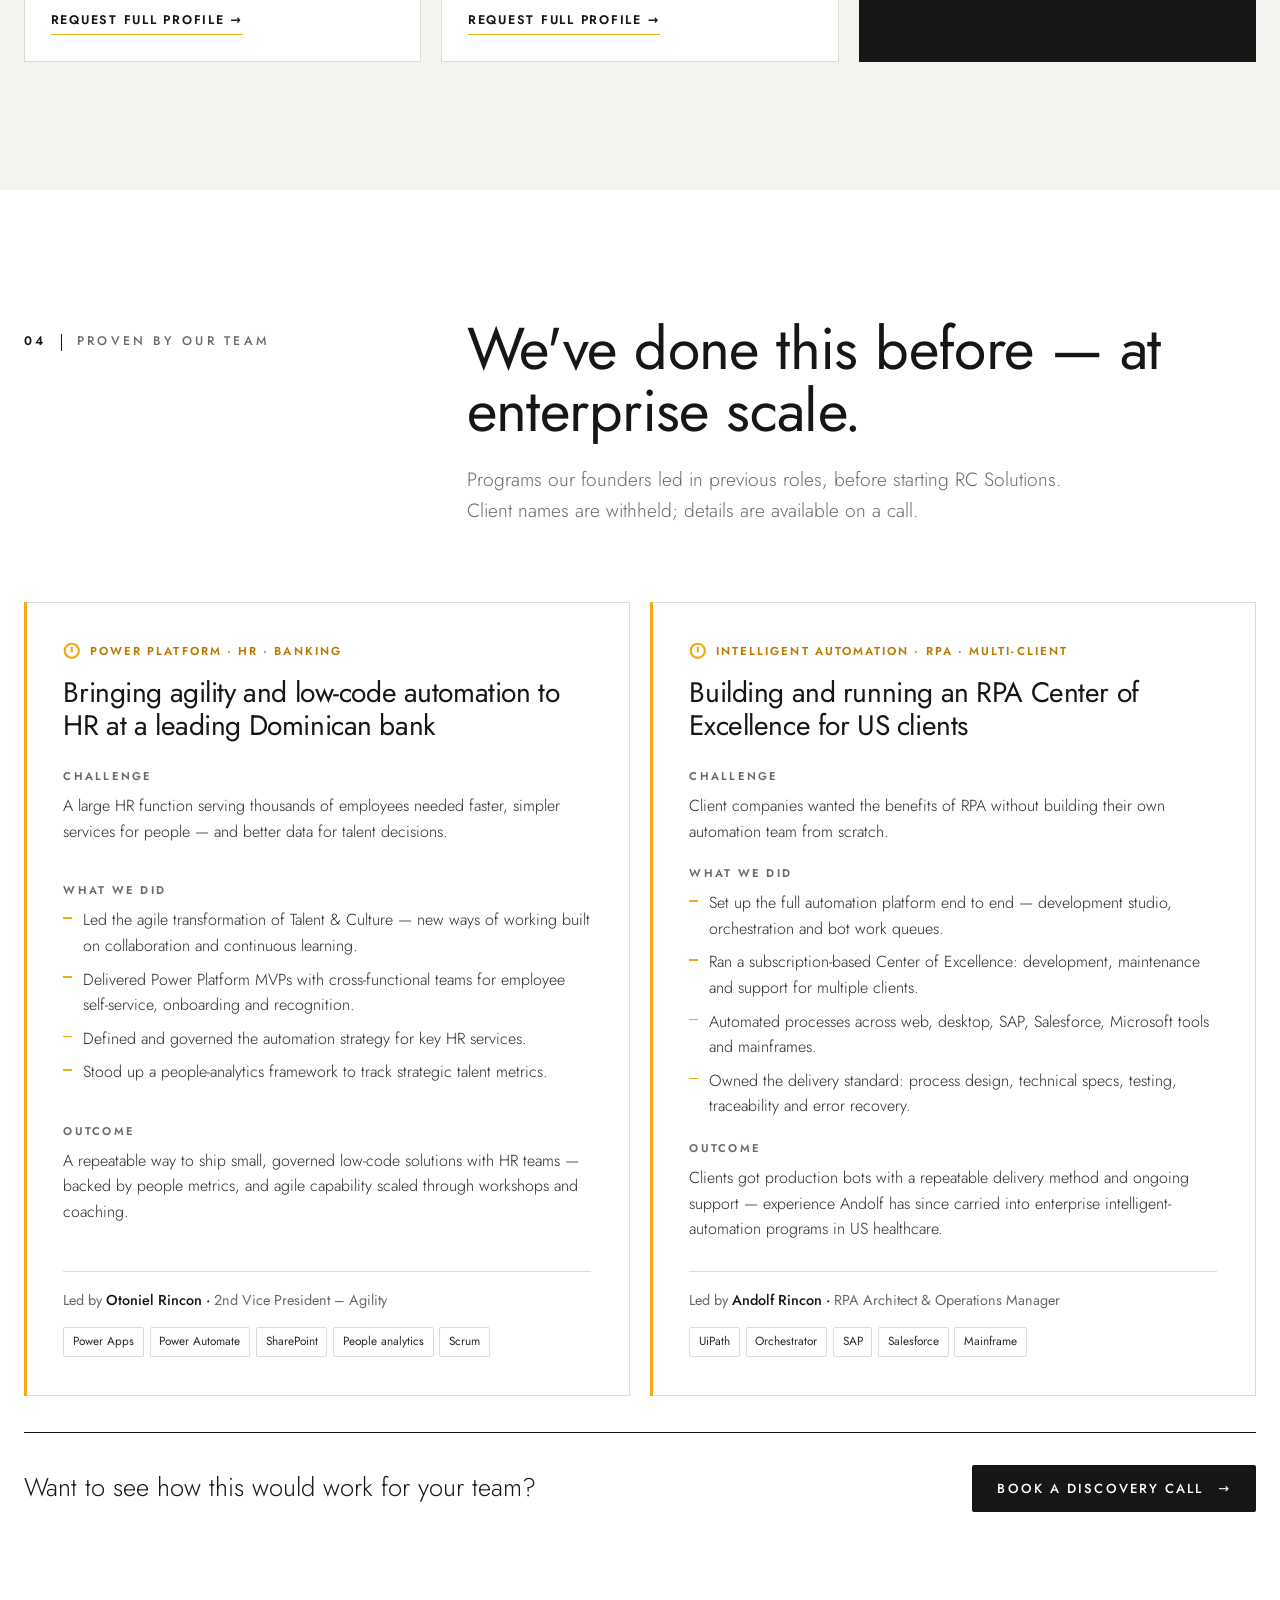
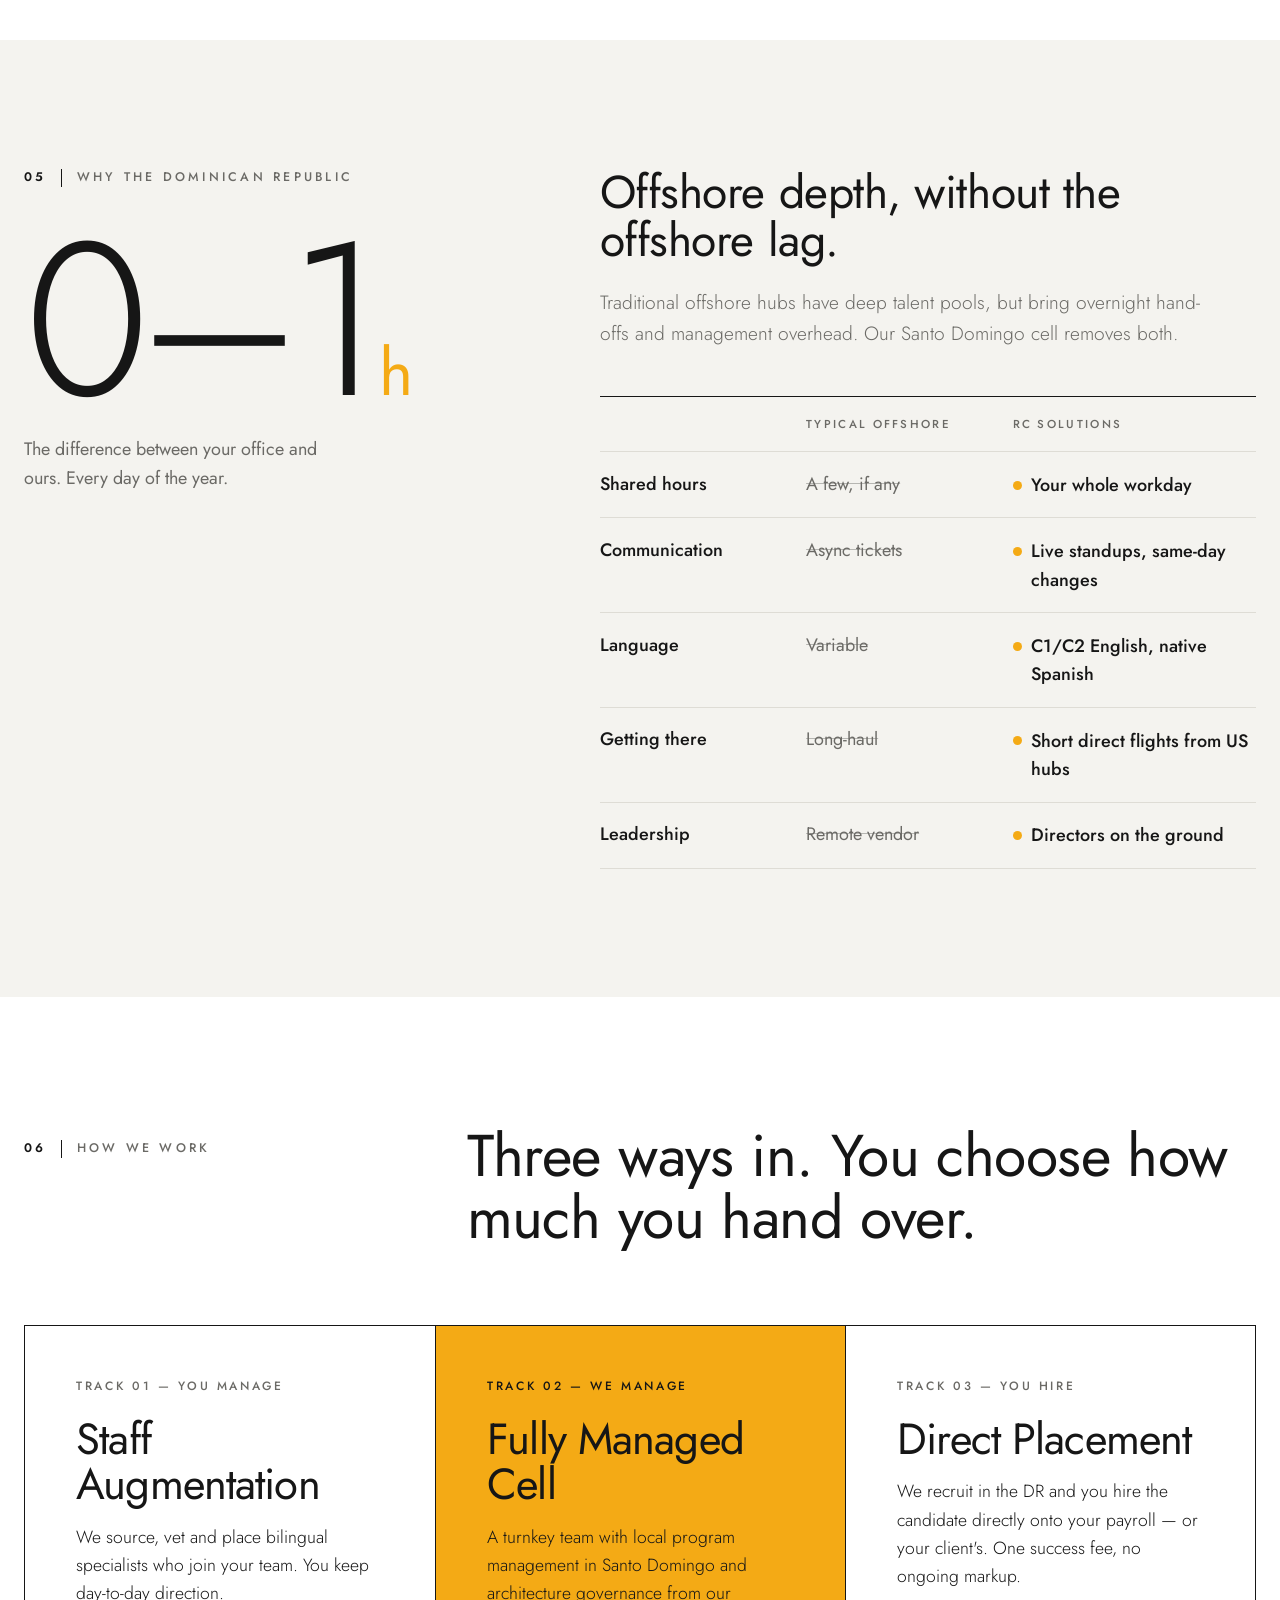
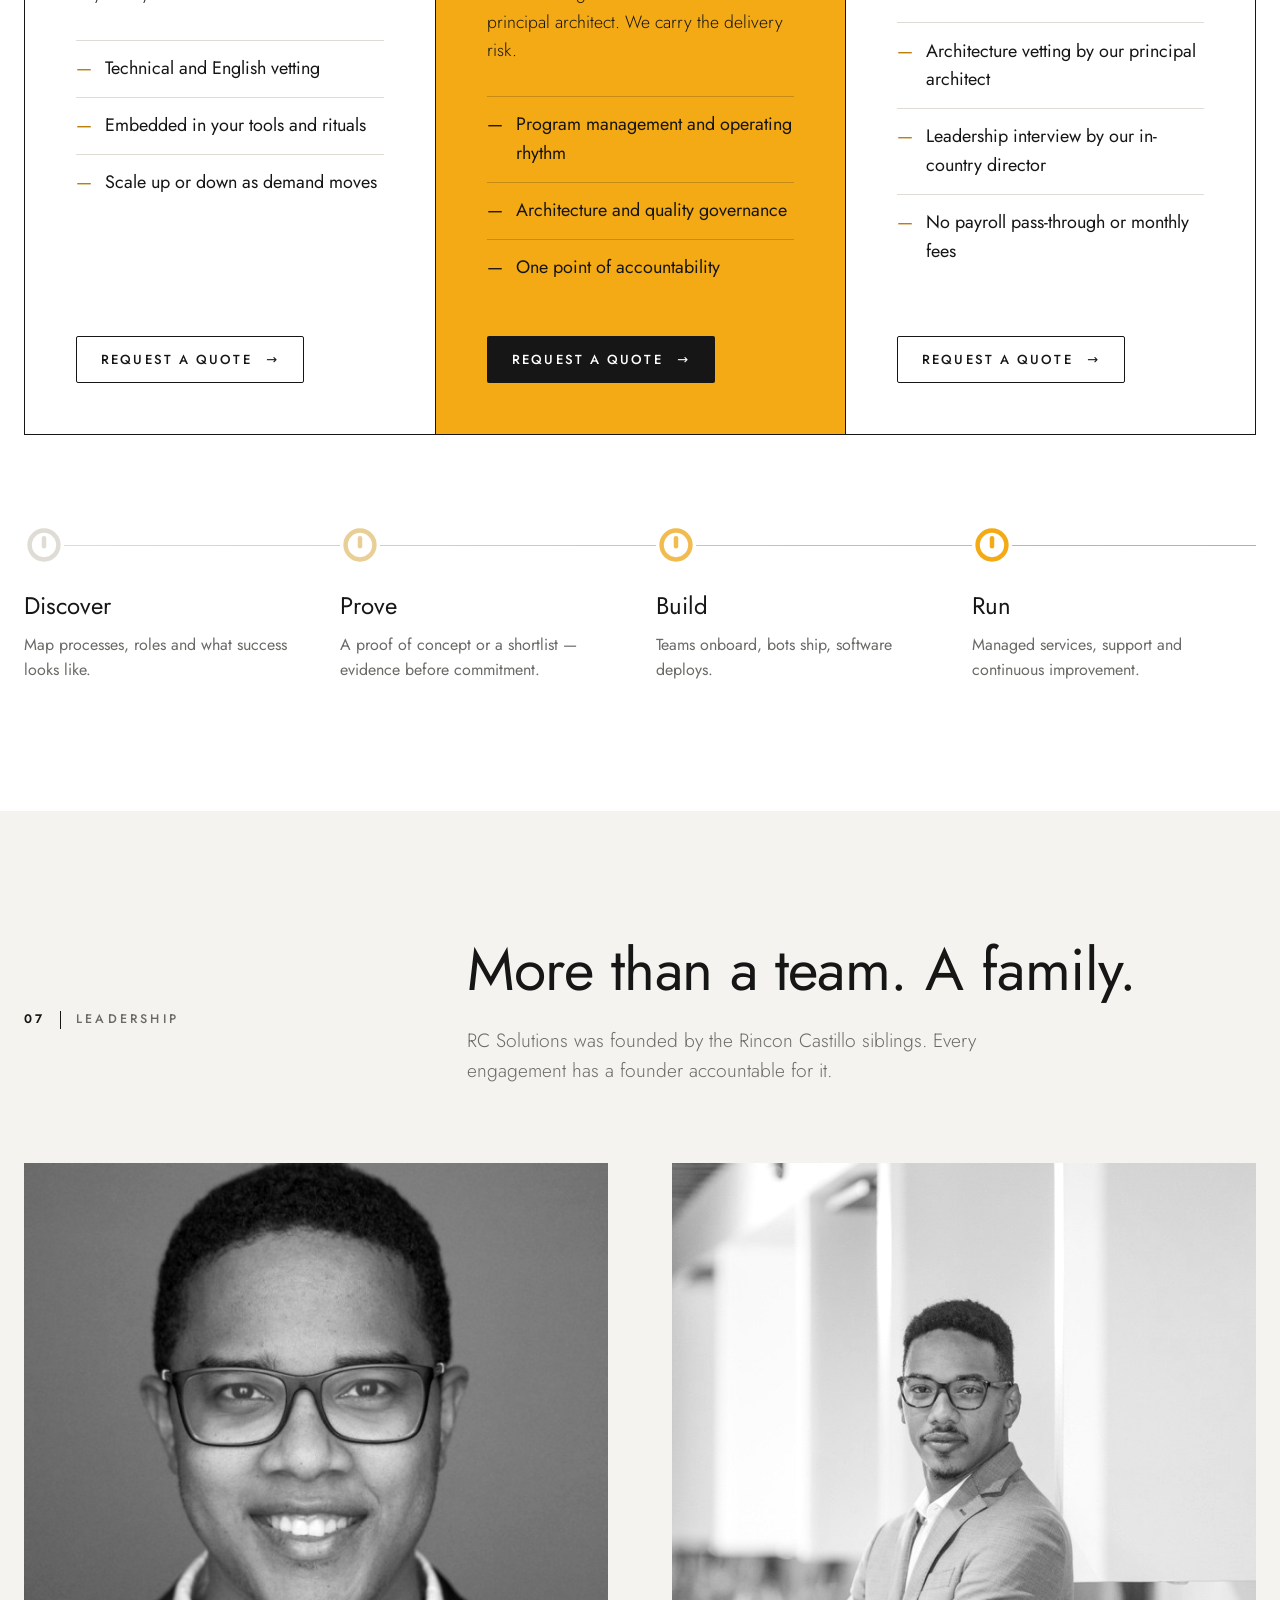
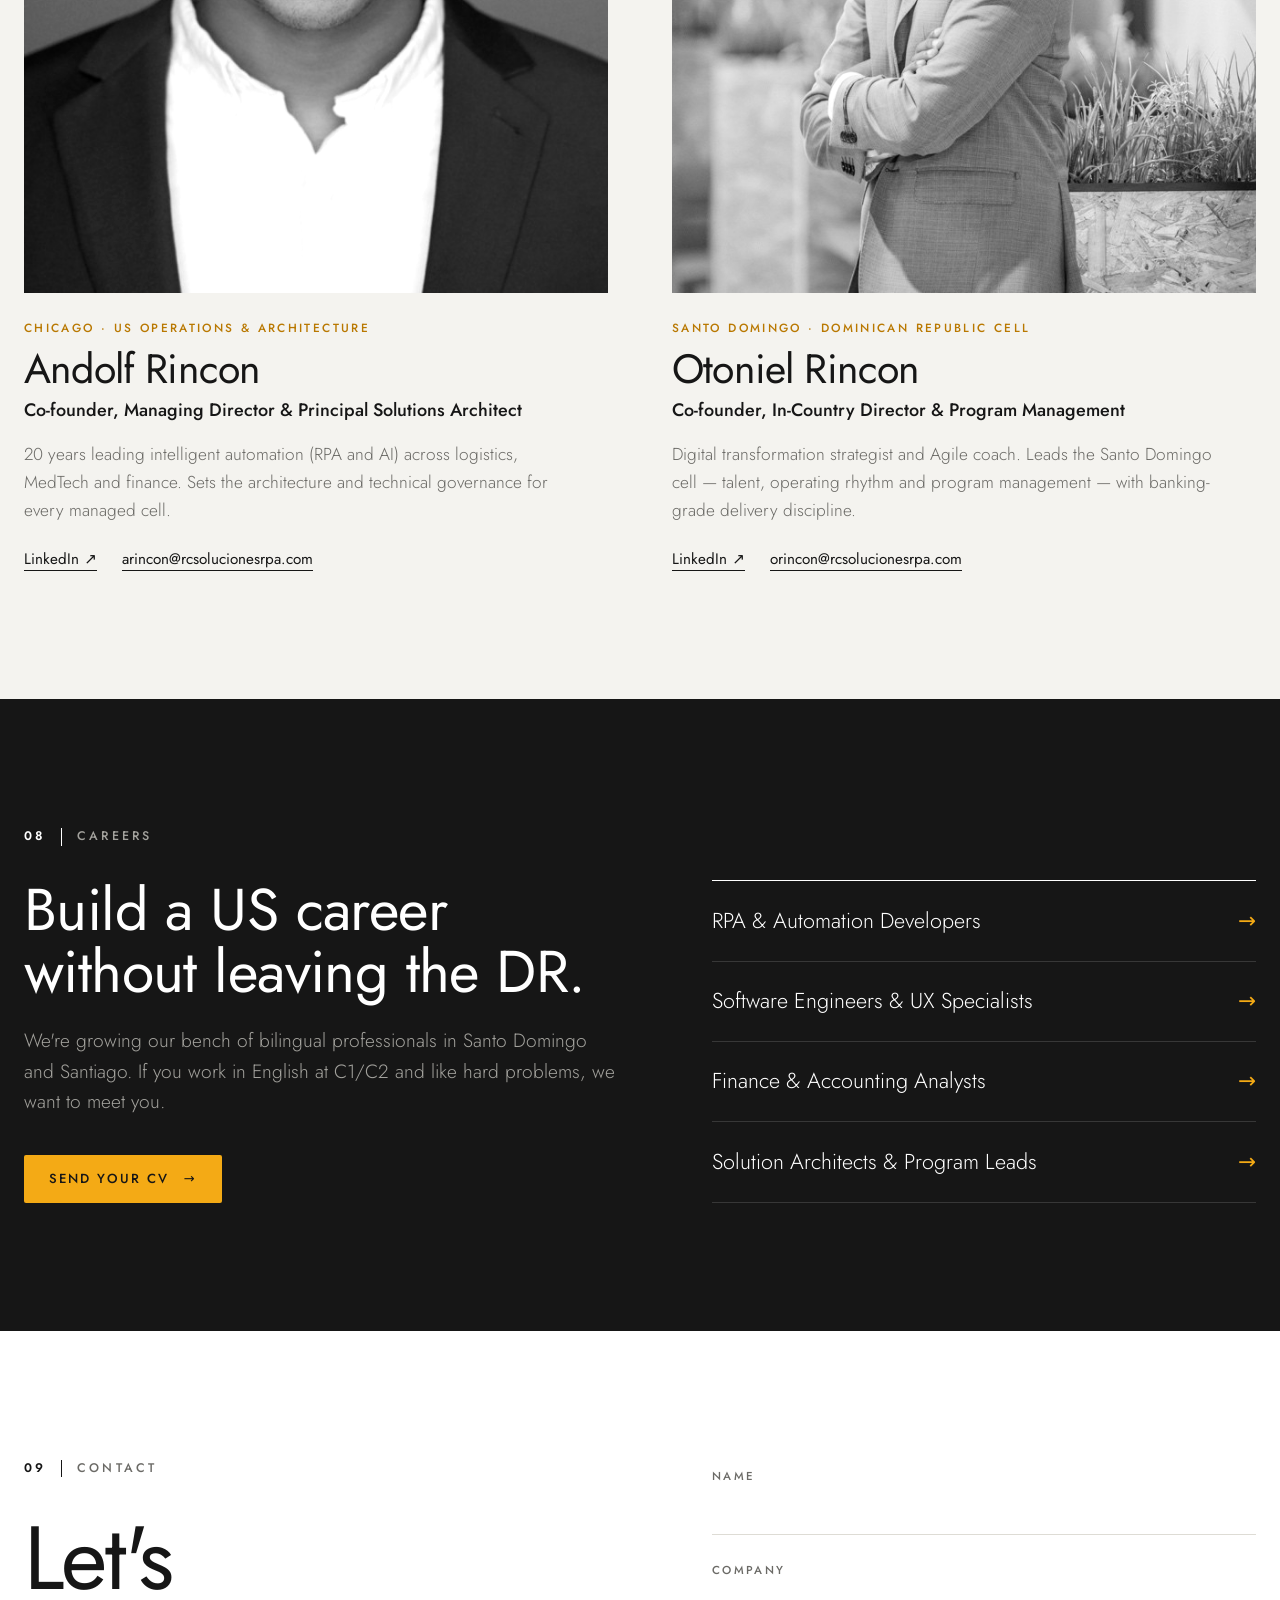
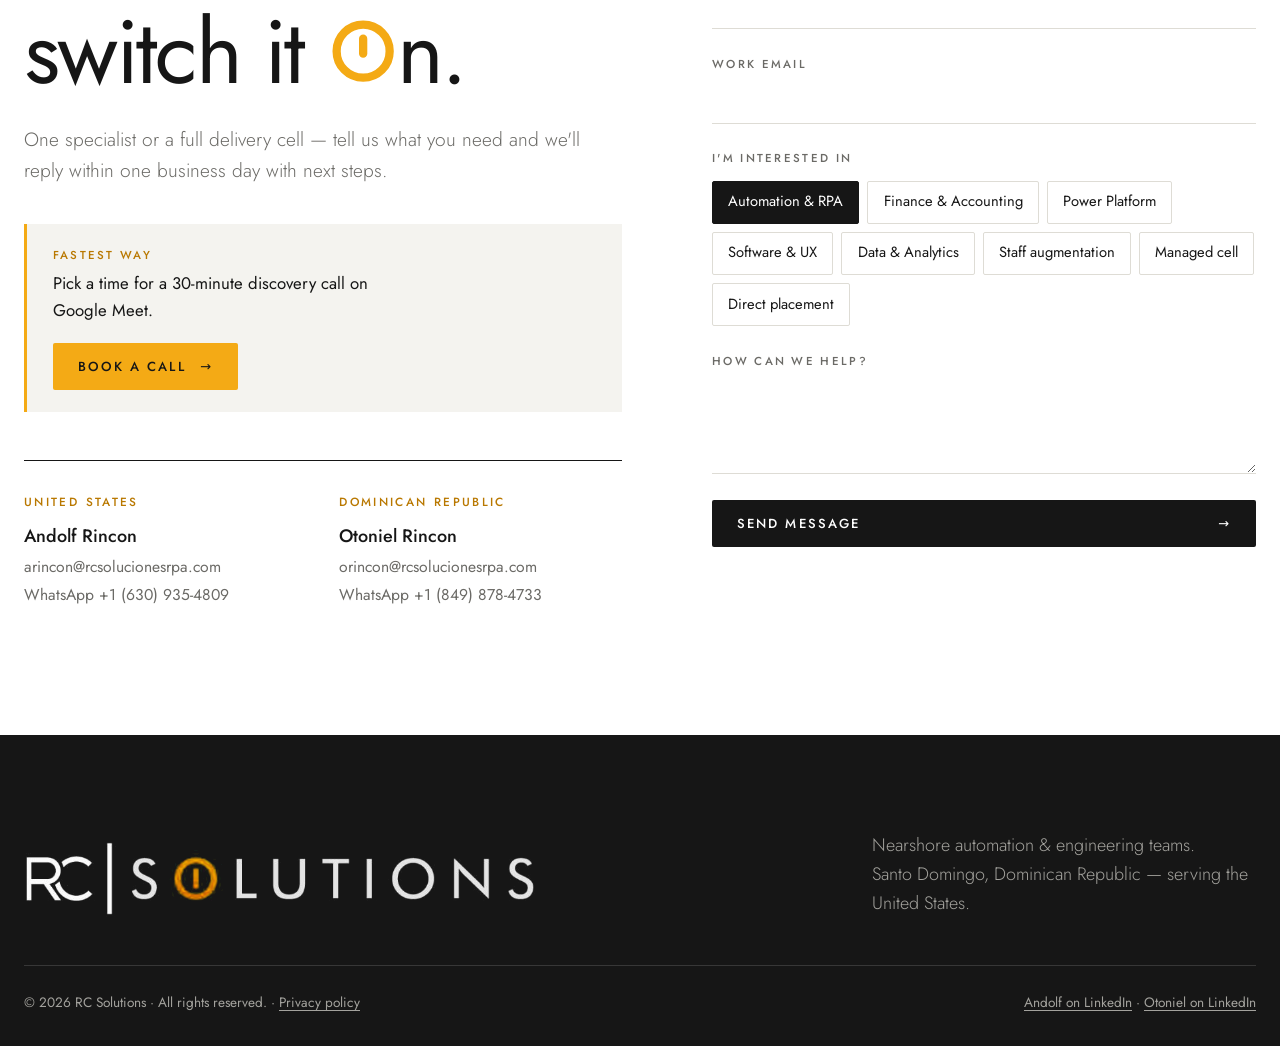
==== commit 195a76ca: "Bench: add RC-BI-05 (BI & Data Warehouse) card and 'different profile' card; 3-column grid" ====
--- a/index.html
+++ b/index.html
@@ -235,7 +235,7 @@
           <p class="label"><span>03</span><i></i><span data-i18n="bench.label">Meet the bench</span></p>
           <div>
             <h2 data-i18n="bench.title">Real people, ready to join your team.</h2>
-            <p class="lead bench__lead" data-i18n="bench.lead">A sample of the bilingual professionals on our bench today. Names are kept private; full CVs and interviews are shared on request.</p>
+            <p class="lead bench__lead" data-i18n="bench.lead">A sample of the professionals on our bench today. Names are kept private; full CVs and interviews are shared on request.</p>
           </div>
         </div>
 
@@ -291,9 +291,26 @@
             </dl>
             <a href="#contact" class="pro__cta" data-bench="RC-QA-04"><span data-i18n="bench.cta">Request full profile</span> <i aria-hidden="true">→</i></a>
           </article>
-        </div>
-
-        <p class="bench__foot rv" data-i18n="bench.foot">Need a different profile? We recruit to your spec in Santo Domingo and Santiago — every candidate is vetted for architecture by our principal architect and for leadership by our in-country director.</p>
+
+          <article class="pro rv">
+            <div class="pro__top"><span class="pro__id">RC-BI-05</span><span class="pro__lvl" data-i18n="bench.p5.lvl">Senior</span></div>
+            <h3 data-i18n="bench.p5.t">BI &amp; Data Warehouse Consultant</h3>
+            <p class="pro__yrs" data-i18n="bench.p5.y">15+ yrs in BI &amp; data warehousing · fully remote since 2019</p>
+            <p class="pro__hl" data-i18n="bench.p5.h">Designs ETL processes, dimensional models and executive dashboards that turn operational and claims data into reporting leaders use every day.</p>
+            <ul class="pro__stack"><li>SQL Server</li><li>SSIS</li><li>SSRS / SSAS</li><li>Power BI</li><li>IBM Cognos</li><li>C# / .NET</li></ul>
+            <dl class="pro__meta">
+              <div><dt data-i18n="bench.ind">Industries</dt><dd data-i18n="bench.p5.i">Healthcare, public sector, energy</dd></div>
+              <div><dt data-i18n="bench.eng">English</dt><dd data-i18n="bench.p5.e">Technical</dd></div>
+            </dl>
+            <a href="#contact" class="pro__cta" data-bench="RC-BI-05"><span data-i18n="bench.cta">Request full profile</span> <i aria-hidden="true">→</i></a>
+          </article>
+
+          <article class="pro pro--more rv">
+            <h3 data-i18n="bench.more.t">Need a different profile?</h3>
+            <p class="pro__hl" data-i18n="bench.foot">We recruit to your spec in Santo Domingo and Santiago — every candidate is vetted for architecture by our principal architect and for leadership by our in-country director.</p>
+            <a href="#contact" class="pro__cta"><span data-i18n="bench.more.cta">Tell us who you need</span> <i aria-hidden="true">→</i></a>
+          </article>
+        </div>
       </div>
     </section>
 
--- a/styles.css
+++ b/styles.css
@@ -172,7 +172,7 @@
 
 /* ---------- Meet the bench ---------- */
 .bench__lead { margin-top: 1.4rem; }
-.bench { display: grid; grid-template-columns: repeat(4, 1fr); gap: 1.25rem; }
+.bench { display: grid; grid-template-columns: repeat(3, 1fr); gap: 1.25rem; }
 .pro {
   position: relative; display: flex; flex-direction: column;
   padding: 1.8rem 1.6rem 1.6rem; border: 1px solid var(--line); background: var(--white);
@@ -196,6 +196,10 @@
 .pro__cta { margin-top: 1.2rem; align-self: flex-start; font-size: .78rem; font-weight: 600; letter-spacing: .14em; text-transform: uppercase; text-decoration: none; border-bottom: 1.5px solid var(--orange); padding-bottom: 3px; }
 .pro__cta i { font-style: normal; transition: margin .3s var(--ease); }
 .pro__cta:hover i { margin-left: .3rem; }
+.pro--more { background: var(--ink); border-color: var(--ink); justify-content: center; }
+.pro--more h3 { color: var(--white); margin-top: 0; font-size: 1.6rem; }
+.pro--more .pro__hl { color: var(--grey-light); }
+.pro--more .pro__cta { color: var(--white); margin-top: 1.6rem; }
 .bench__foot { margin-top: 2.2rem; max-width: 46rem; color: var(--grey); font-weight: 300; }
 
 /* ---------- Case studies ---------- */
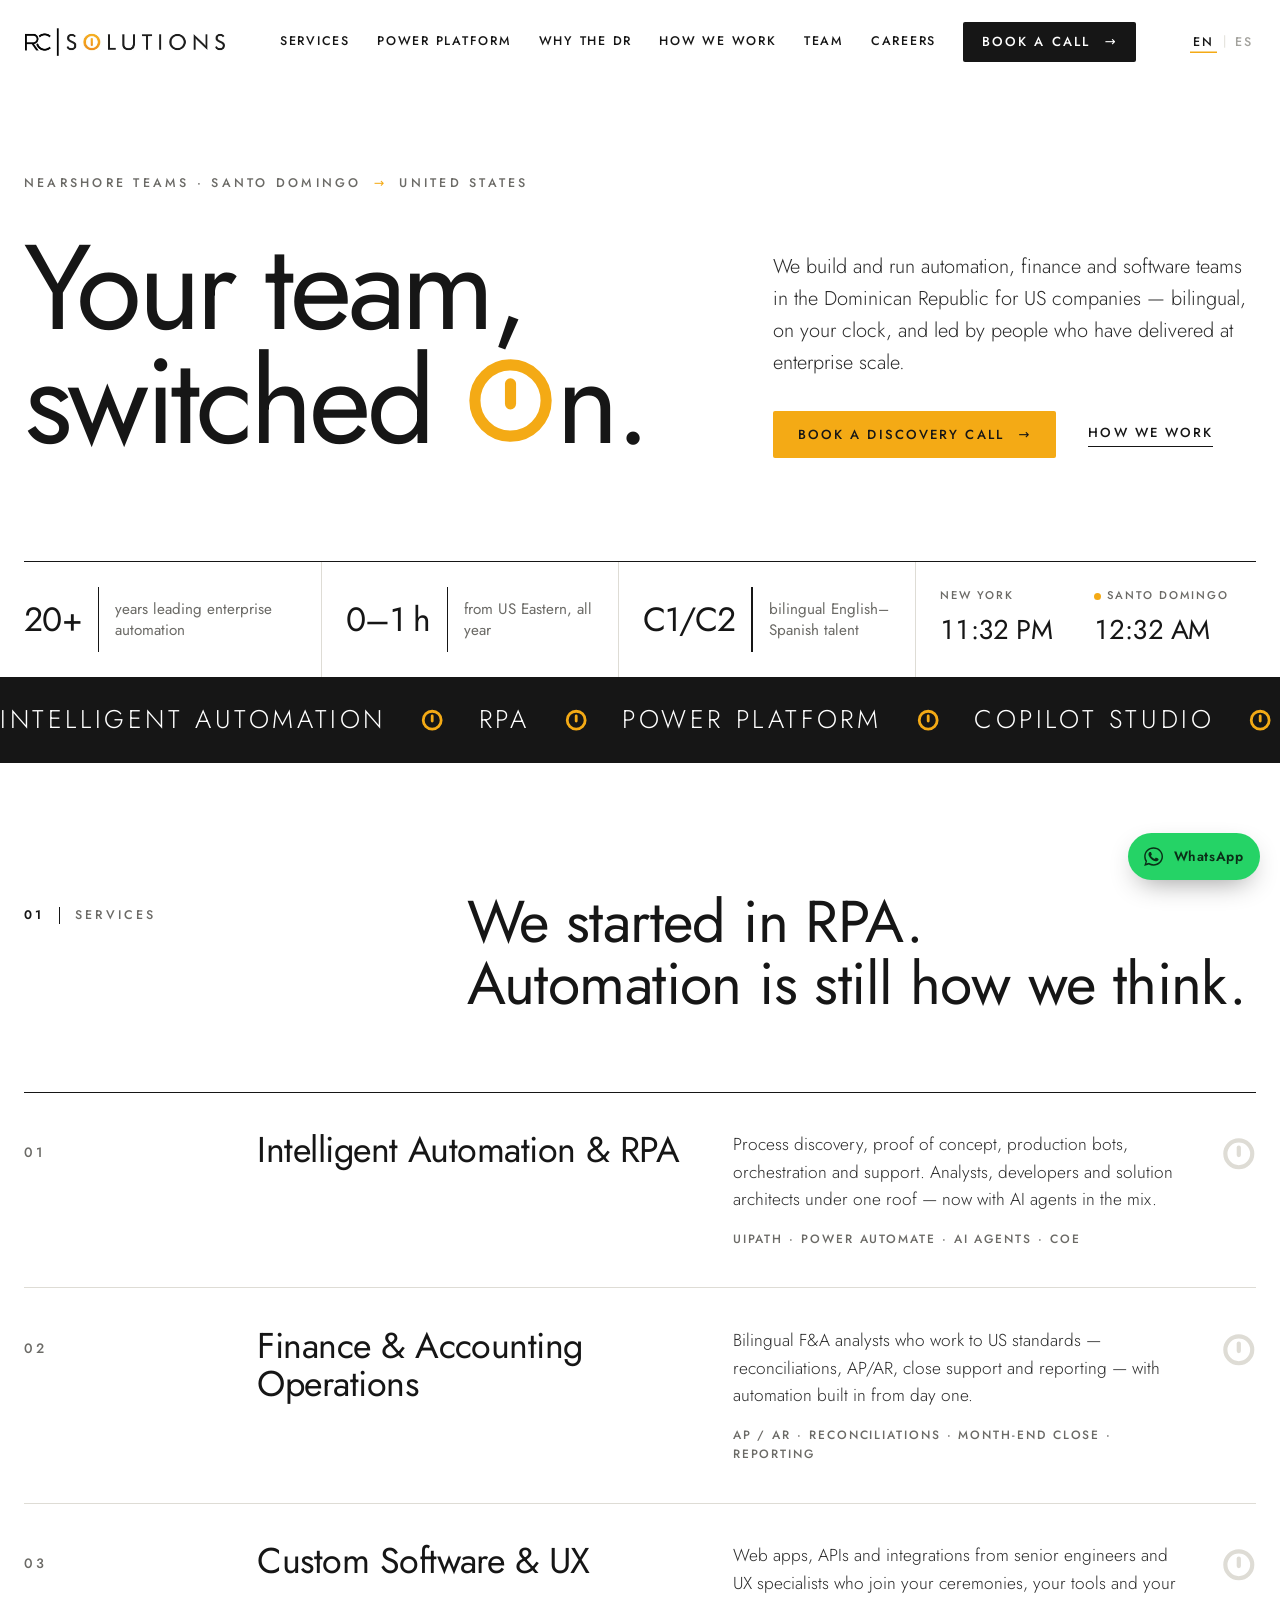
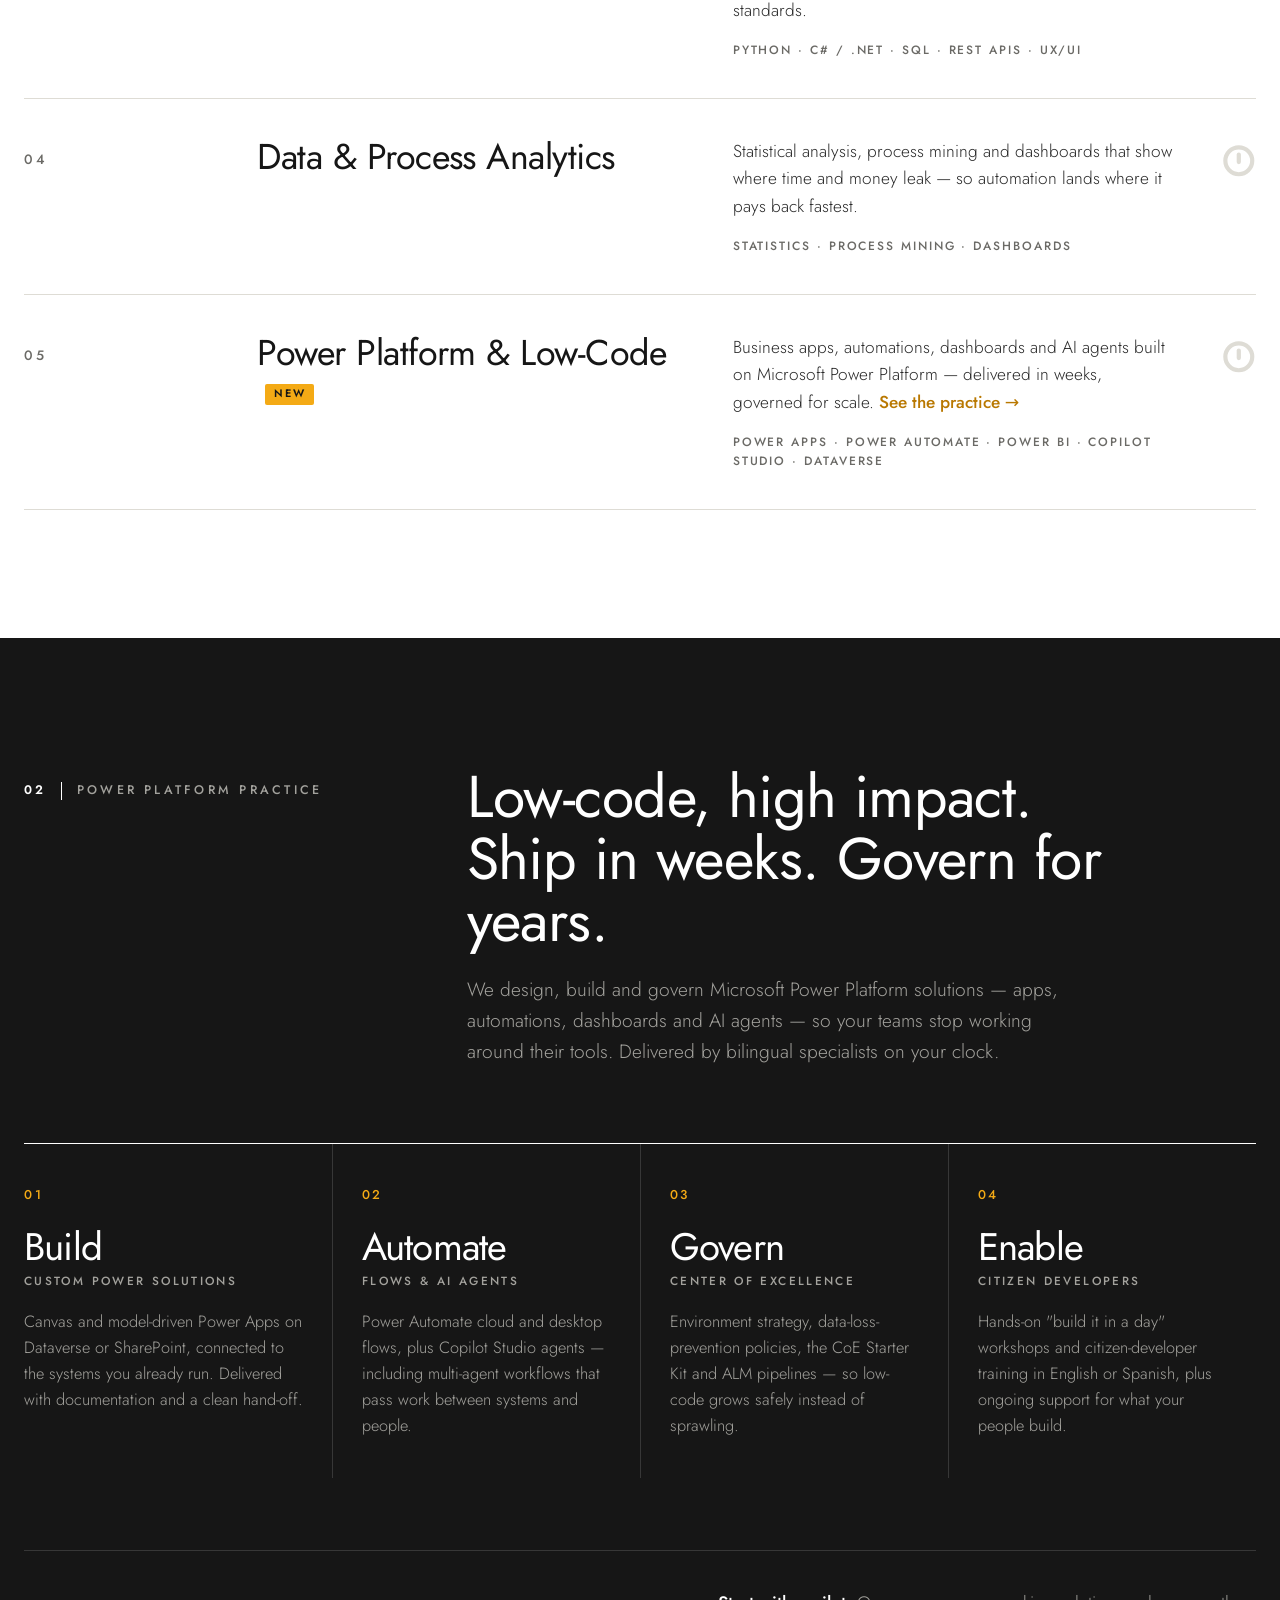
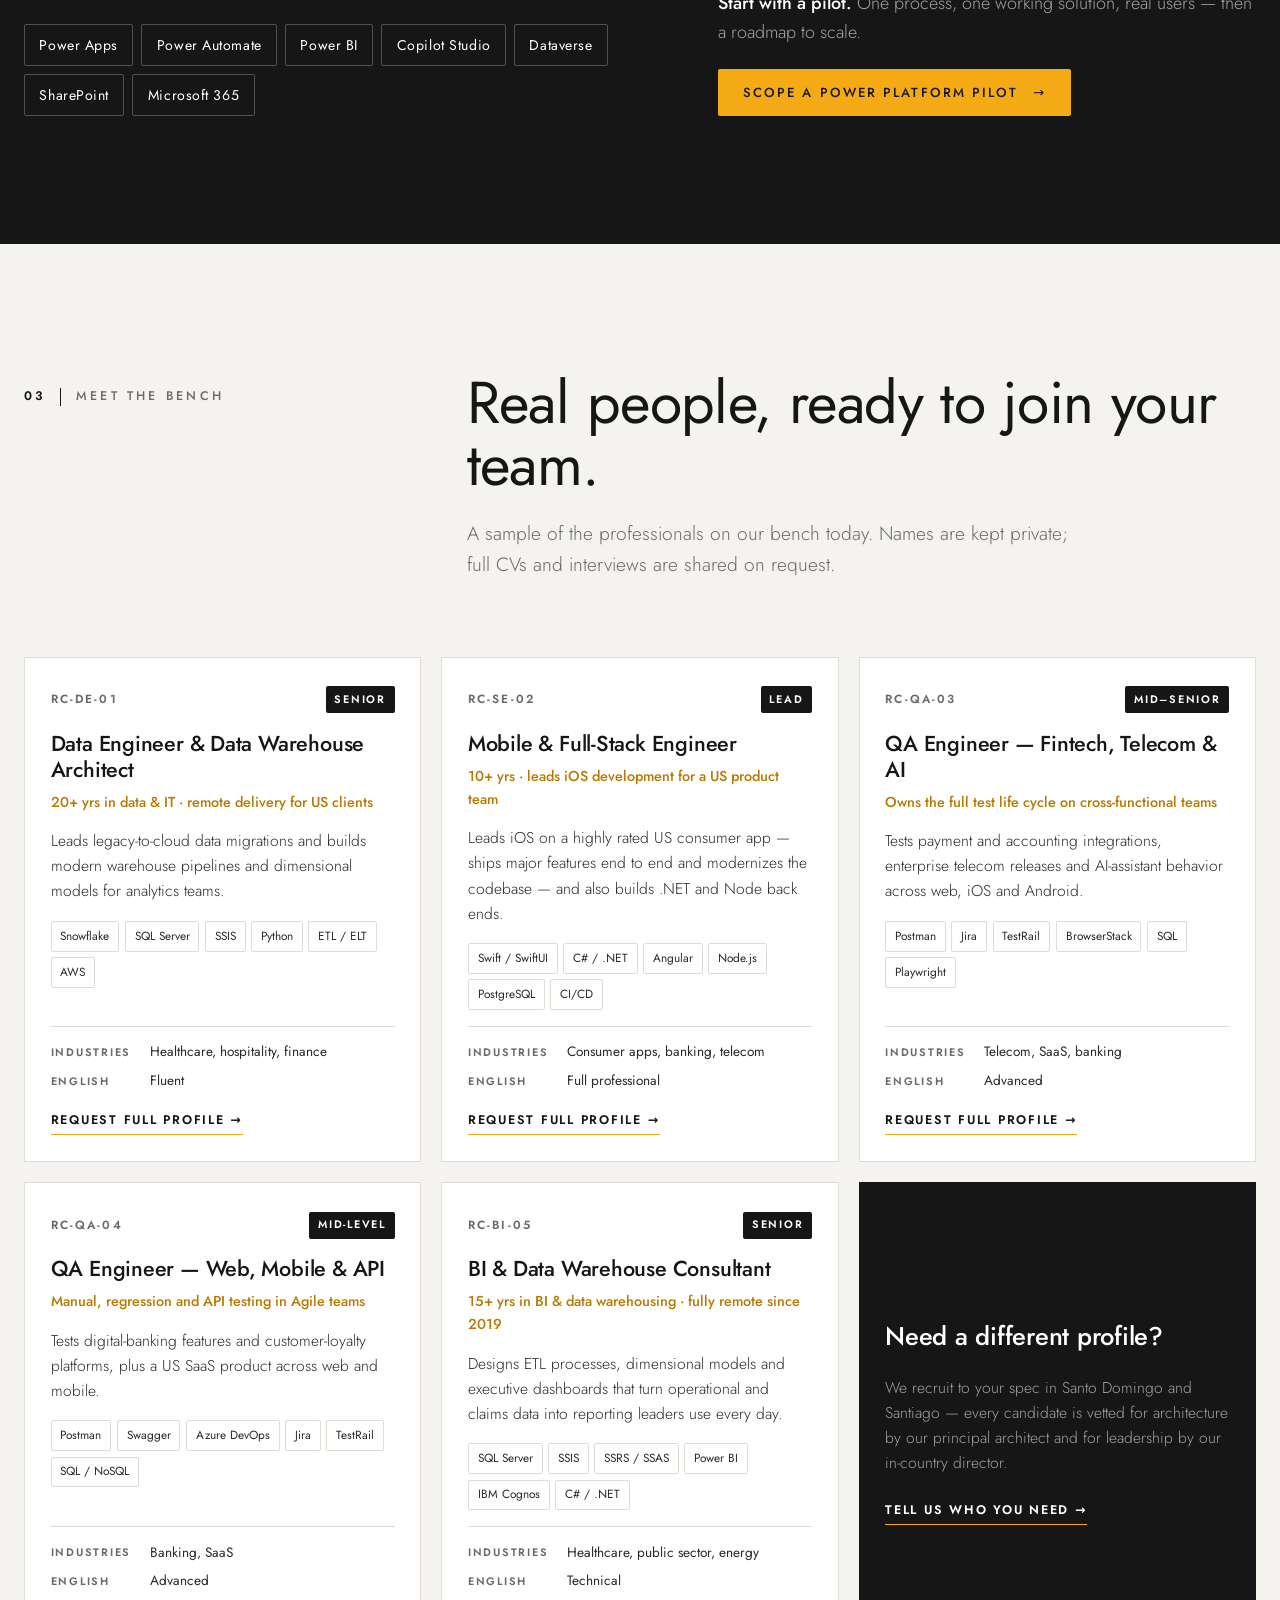
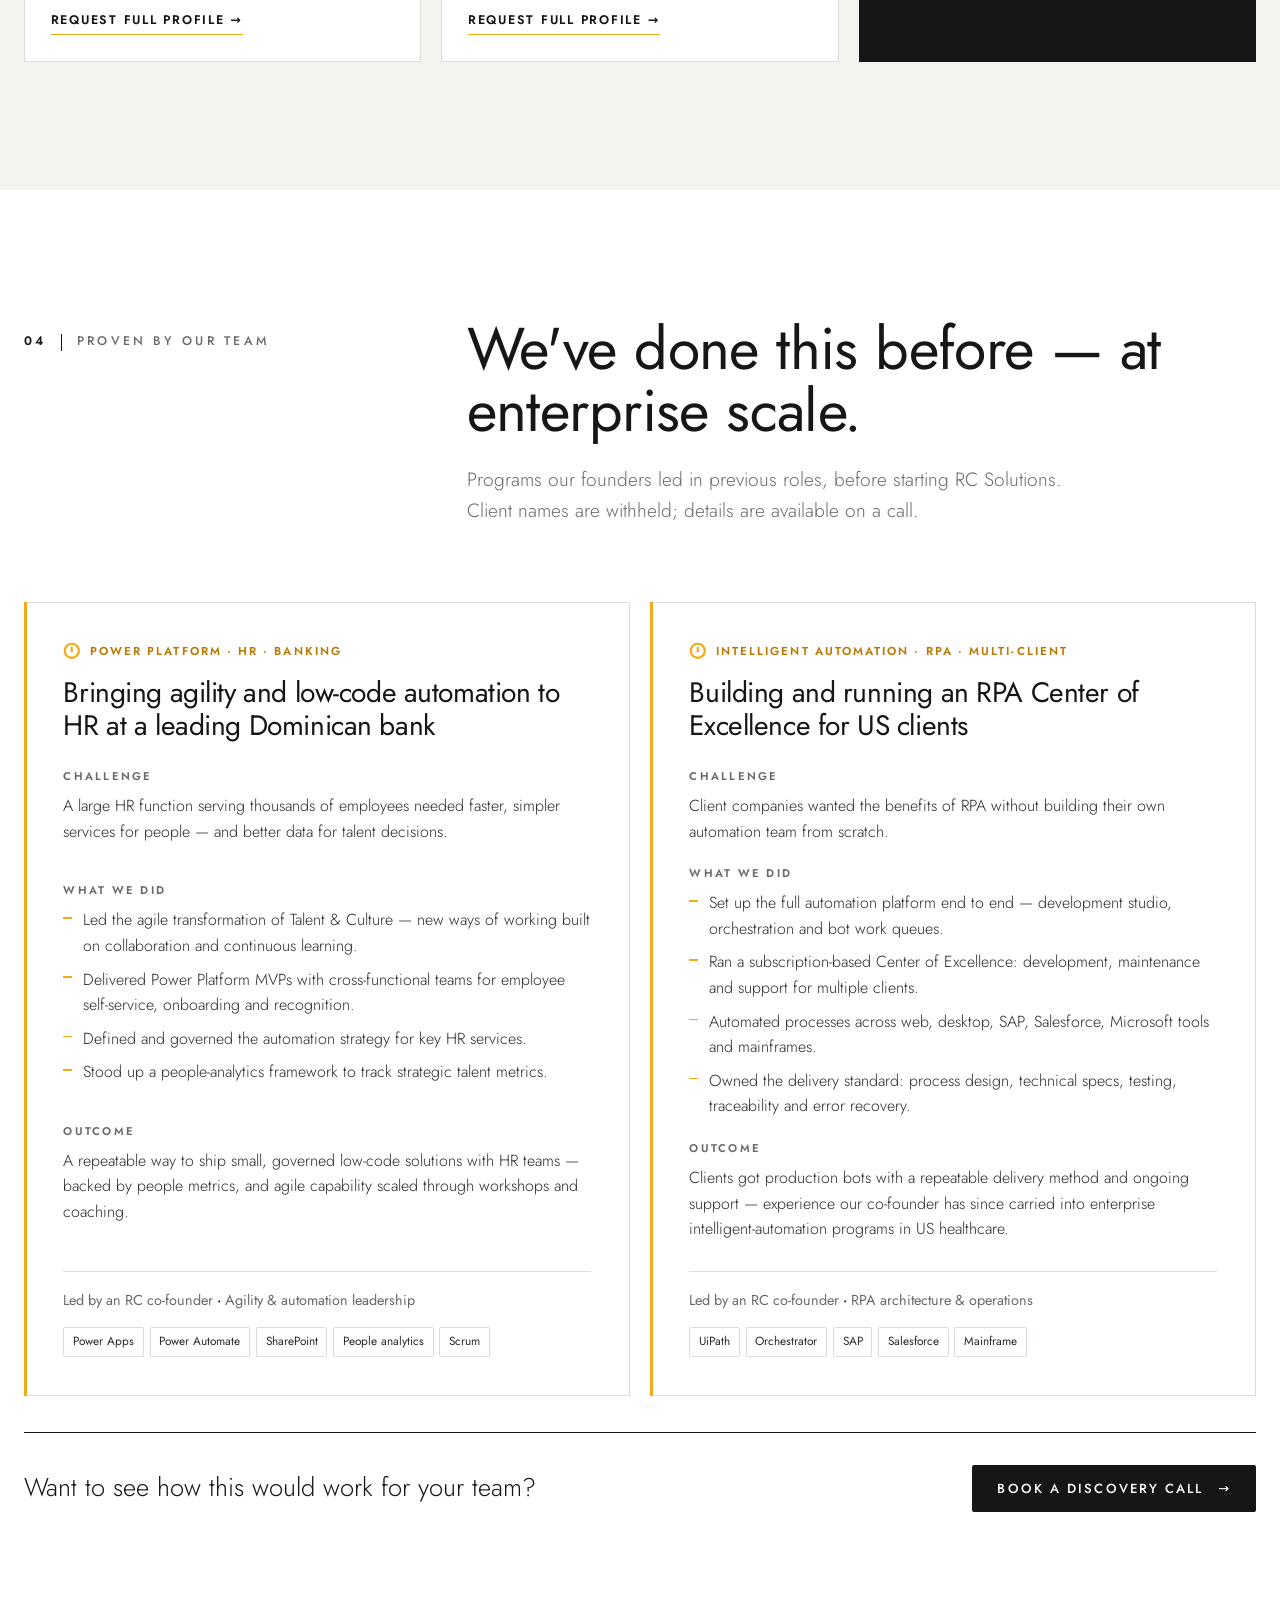
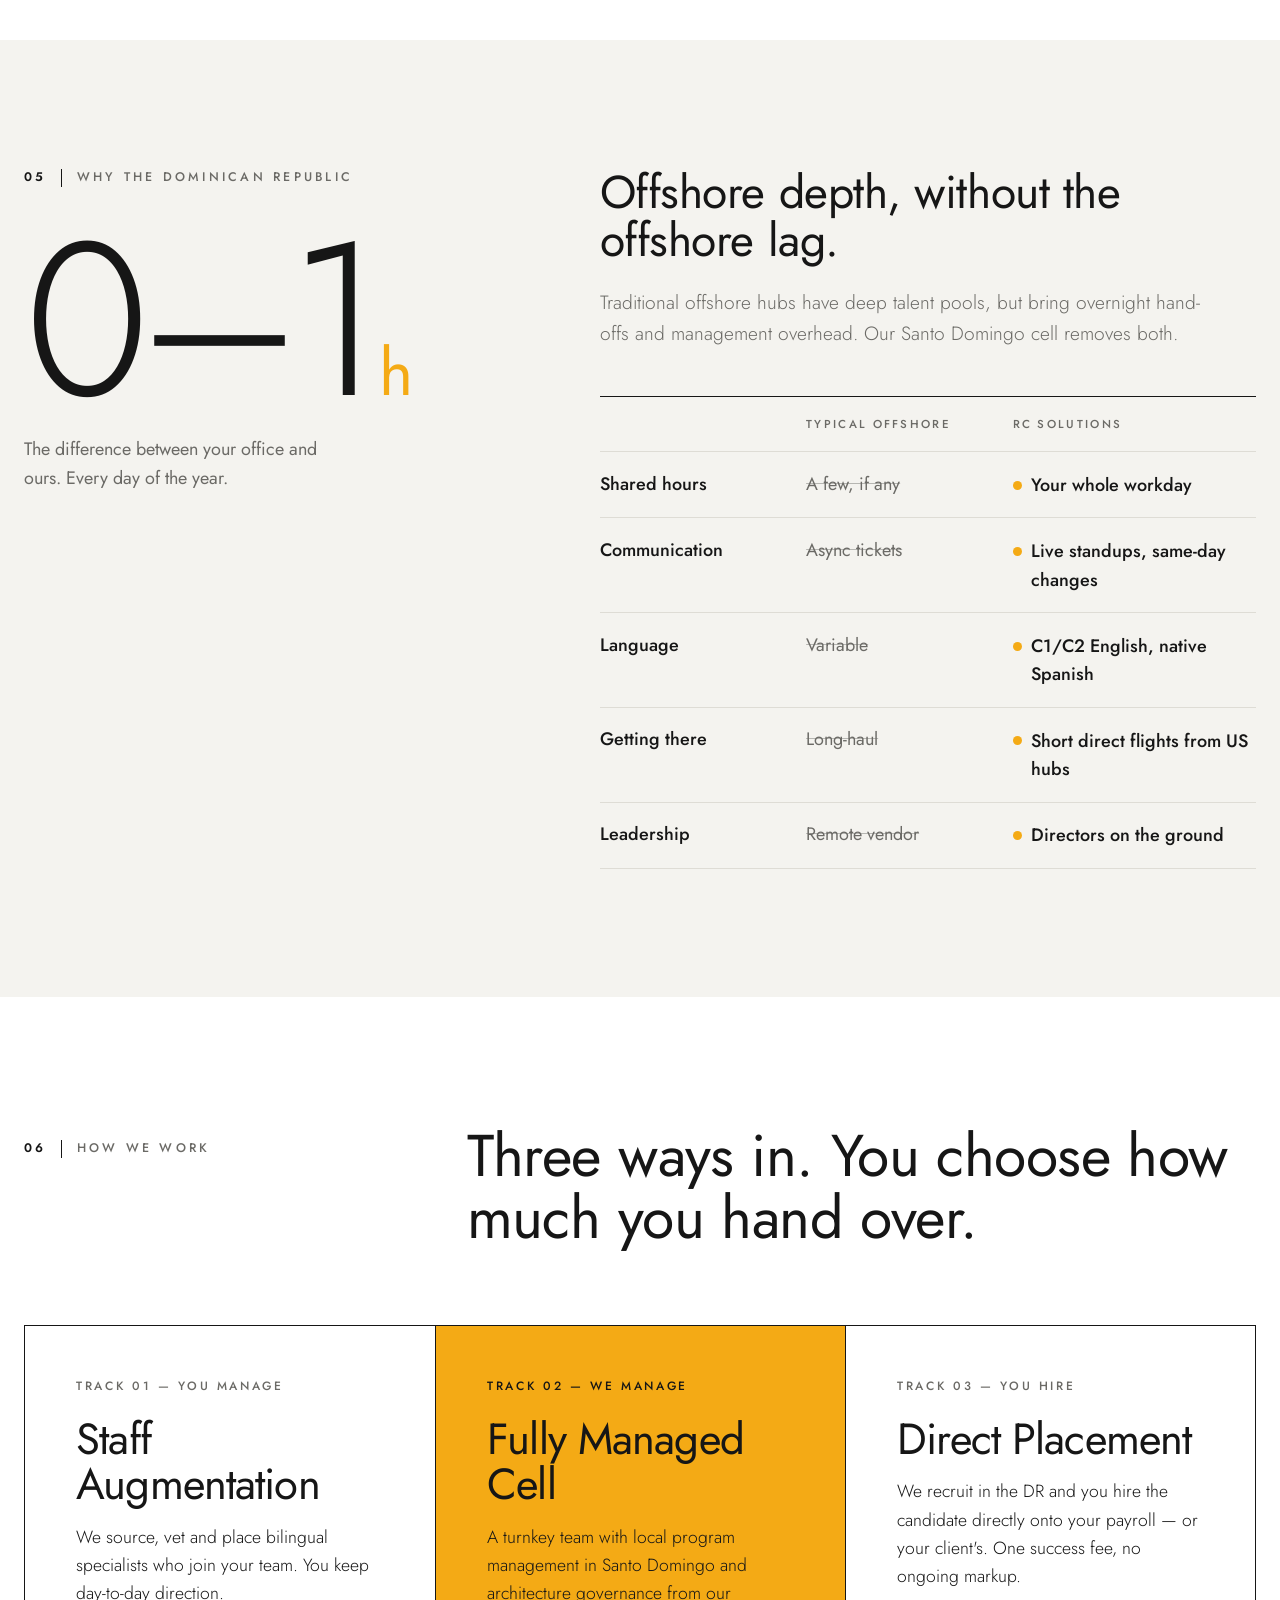
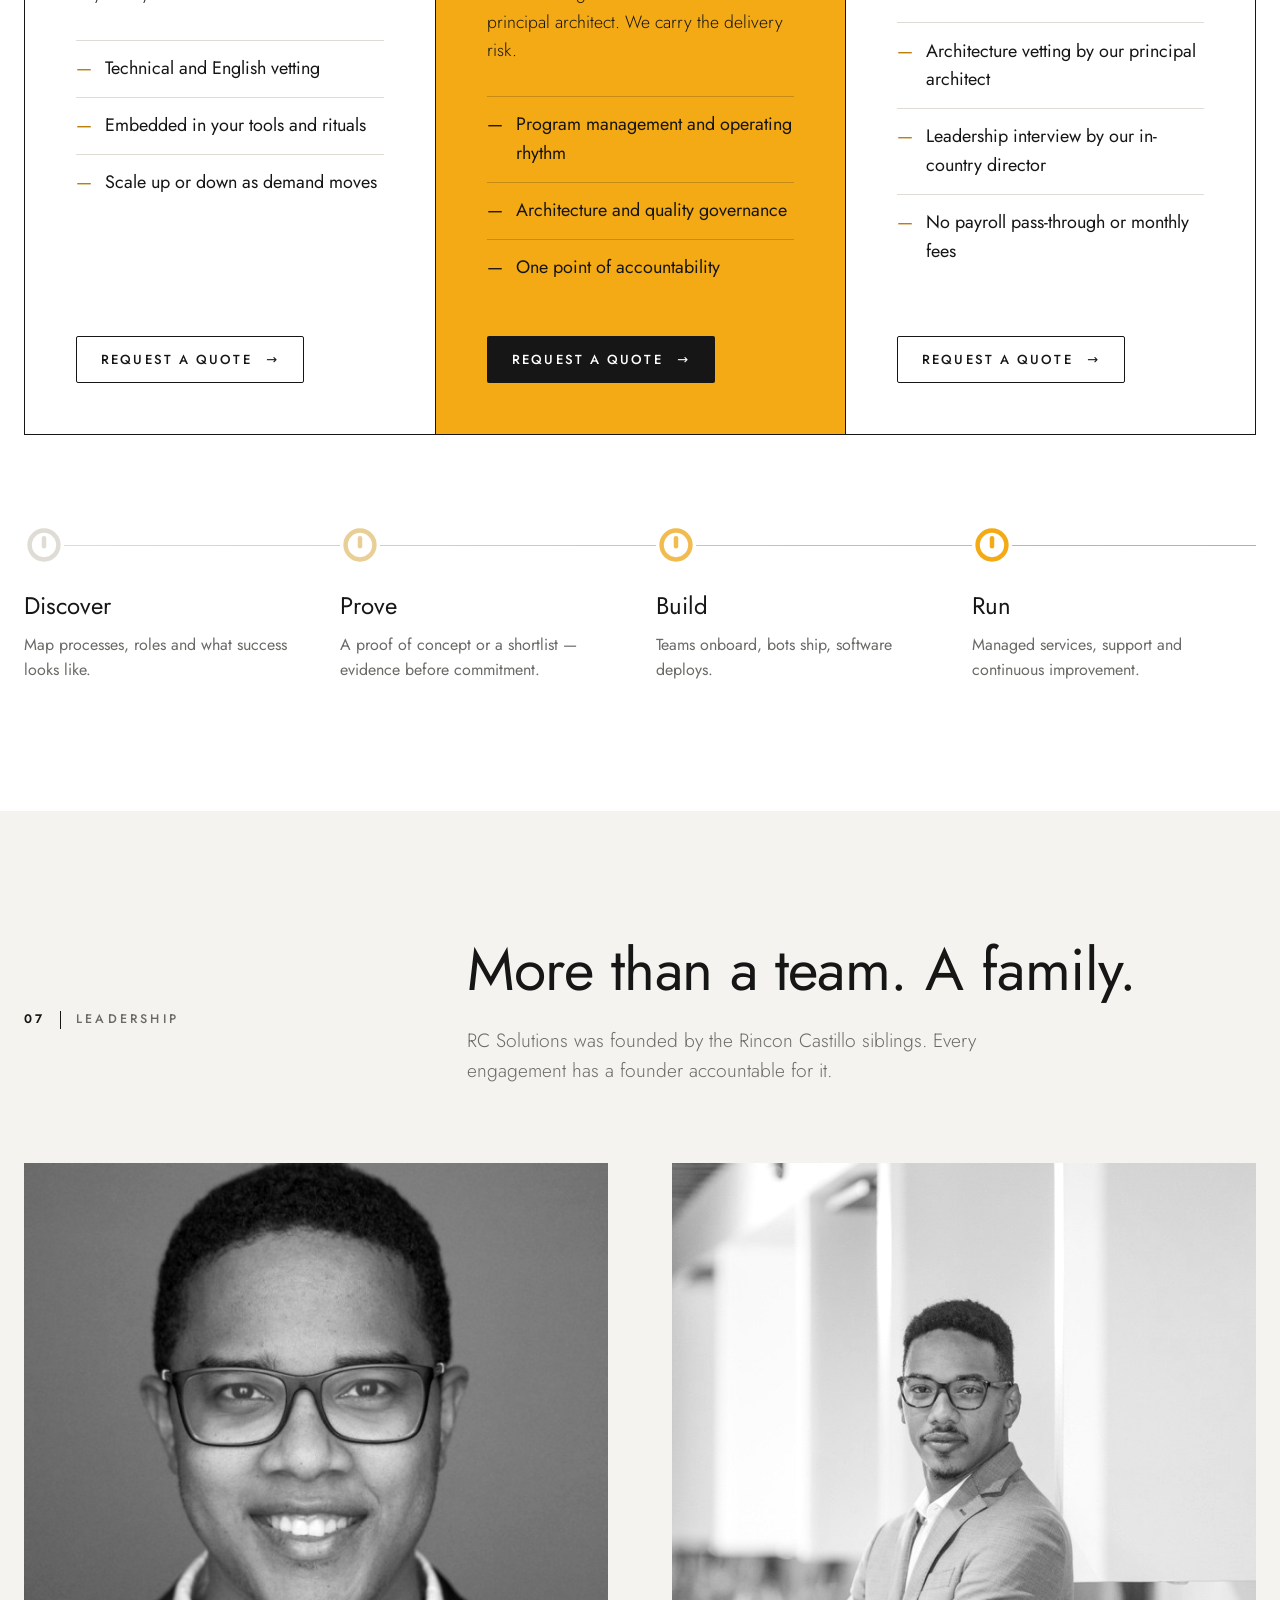
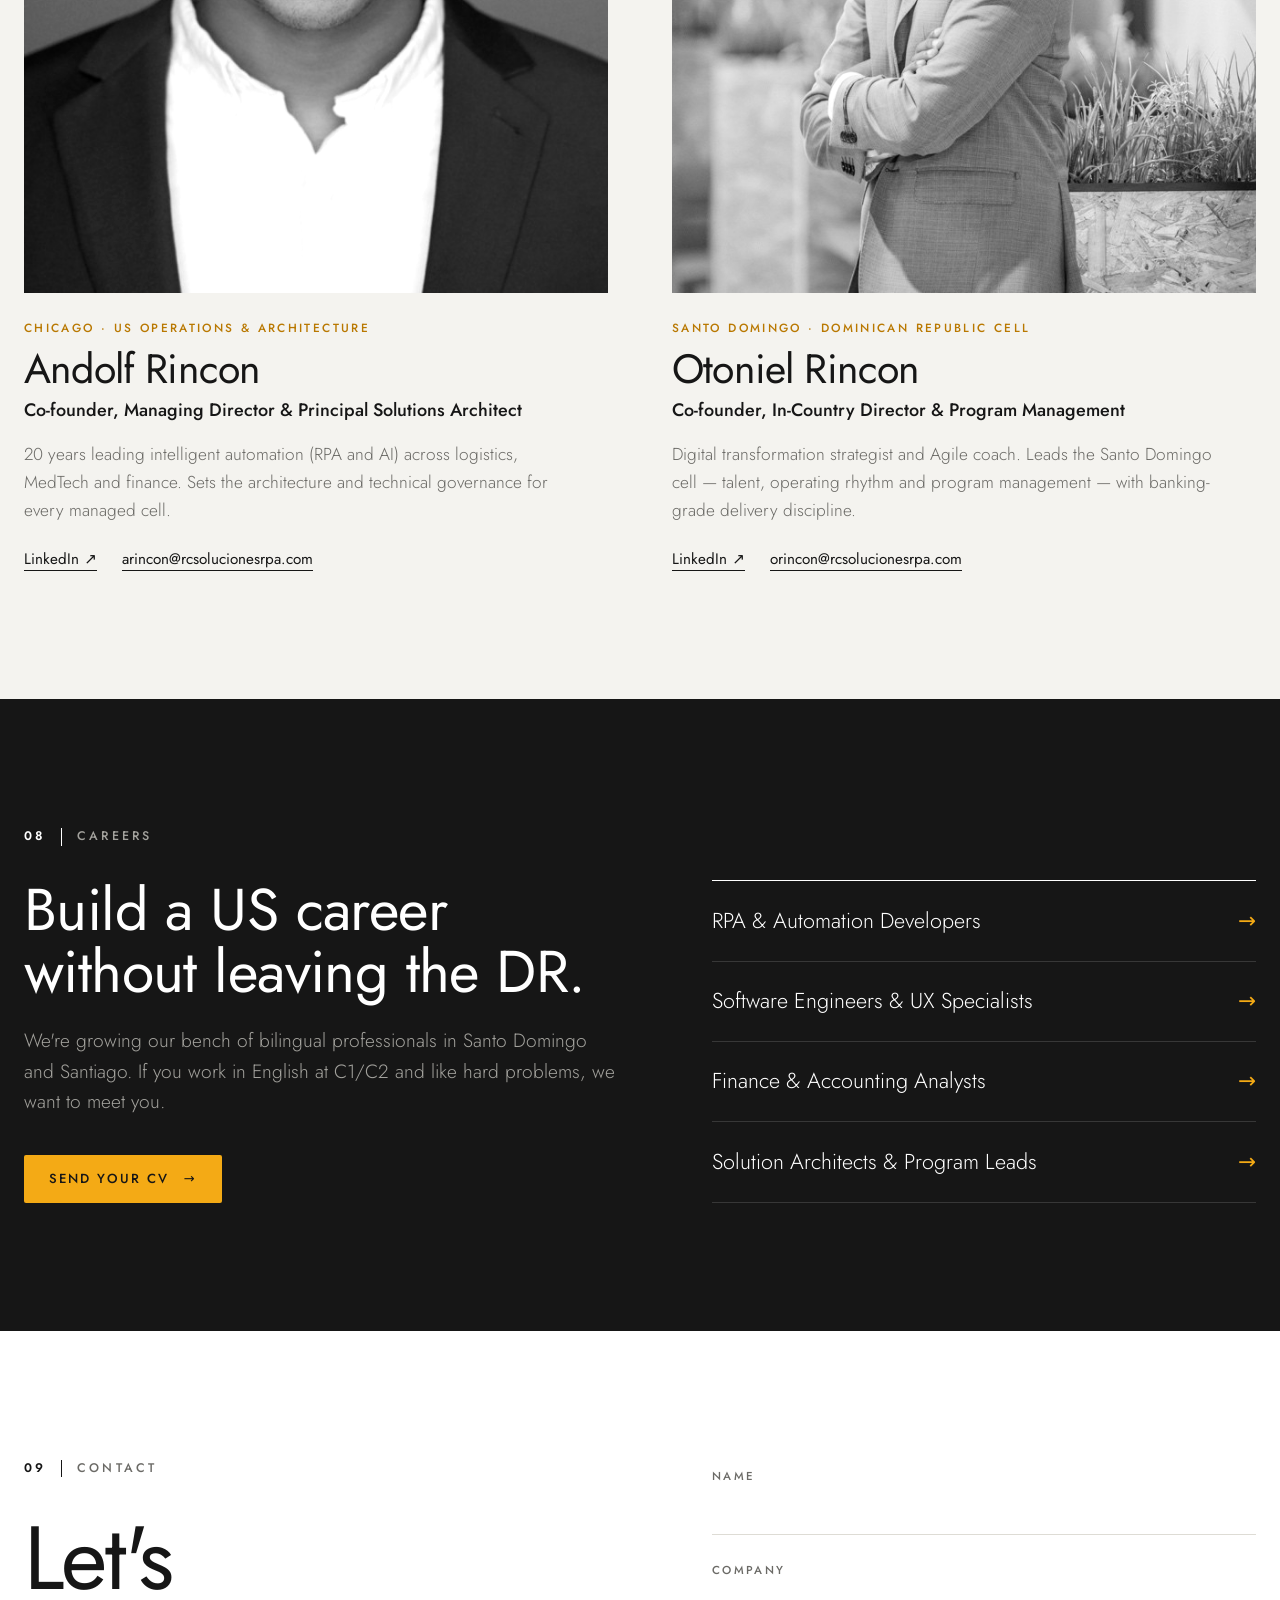
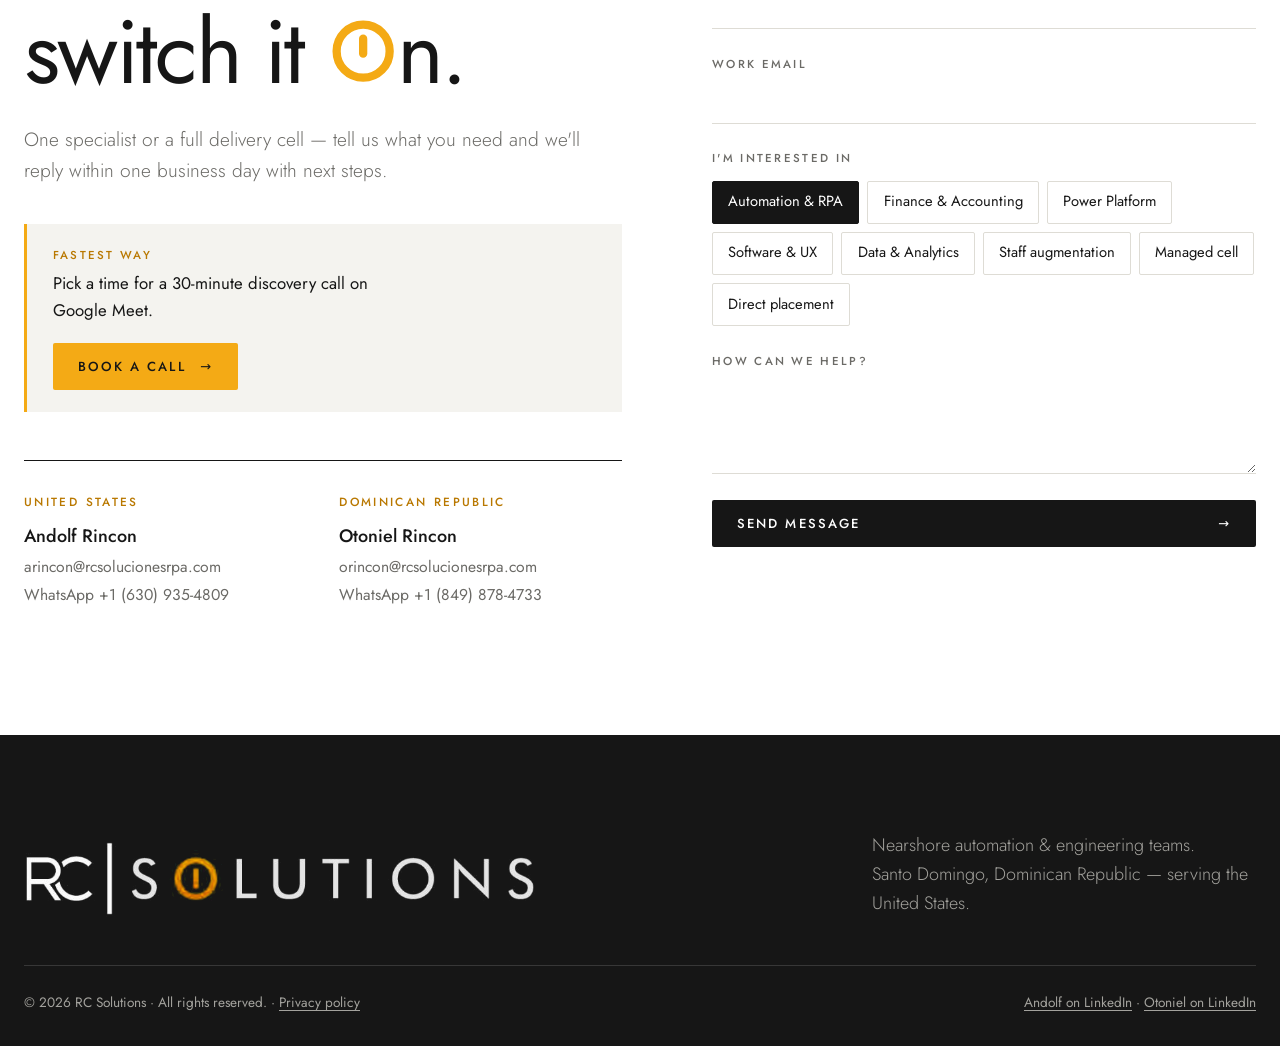
==== commit 51c1c59d: "Case studies: credit 'an RC co-founder' instead of names and exact titles" ====
--- a/index.html
+++ b/index.html
@@ -348,7 +348,7 @@
                 <p data-i18n="case.c1.o">A repeatable way to ship small, governed low-code solutions with HR teams — backed by people metrics, and agile capability scaled through workshops and coaching.</p>
               </div>
             </div>
-            <p class="case__by"><span data-i18n="case.by">Led by</span> Otoniel Rincon · <span data-i18n="case.c1.role">2nd Vice President – Agility</span></p>
+            <p class="case__by"><span data-i18n="case.by">Led by an RC co-founder</span> · <span data-i18n="case.c1.role">Agility &amp; automation leadership</span></p>
             <ul class="case__stack"><li>Power Apps</li><li>Power Automate</li><li>SharePoint</li><li>People analytics</li><li>Scrum</li></ul>
           </article>
 
@@ -371,10 +371,10 @@
               </div>
               <div>
                 <p class="case__k" data-i18n="case.out">Outcome</p>
-                <p data-i18n="case.c2.o">Clients got production bots with a repeatable delivery method and ongoing support — experience Andolf has since carried into enterprise intelligent-automation programs in US healthcare.</p>
+                <p data-i18n="case.c2.o">Clients got production bots with a repeatable delivery method and ongoing support — experience our co-founder has since carried into enterprise intelligent-automation programs in US healthcare.</p>
               </div>
             </div>
-            <p class="case__by"><span data-i18n="case.by">Led by</span> Andolf Rincon · <span data-i18n="case.c2.role">RPA Architect &amp; Operations Manager</span></p>
+            <p class="case__by"><span data-i18n="case.by">Led by an RC co-founder</span> · <span data-i18n="case.c2.role">RPA architecture &amp; operations</span></p>
             <ul class="case__stack"><li>UiPath</li><li>Orchestrator</li><li>SAP</li><li>Salesforce</li><li>Mainframe</li></ul>
           </article>
         </div>
